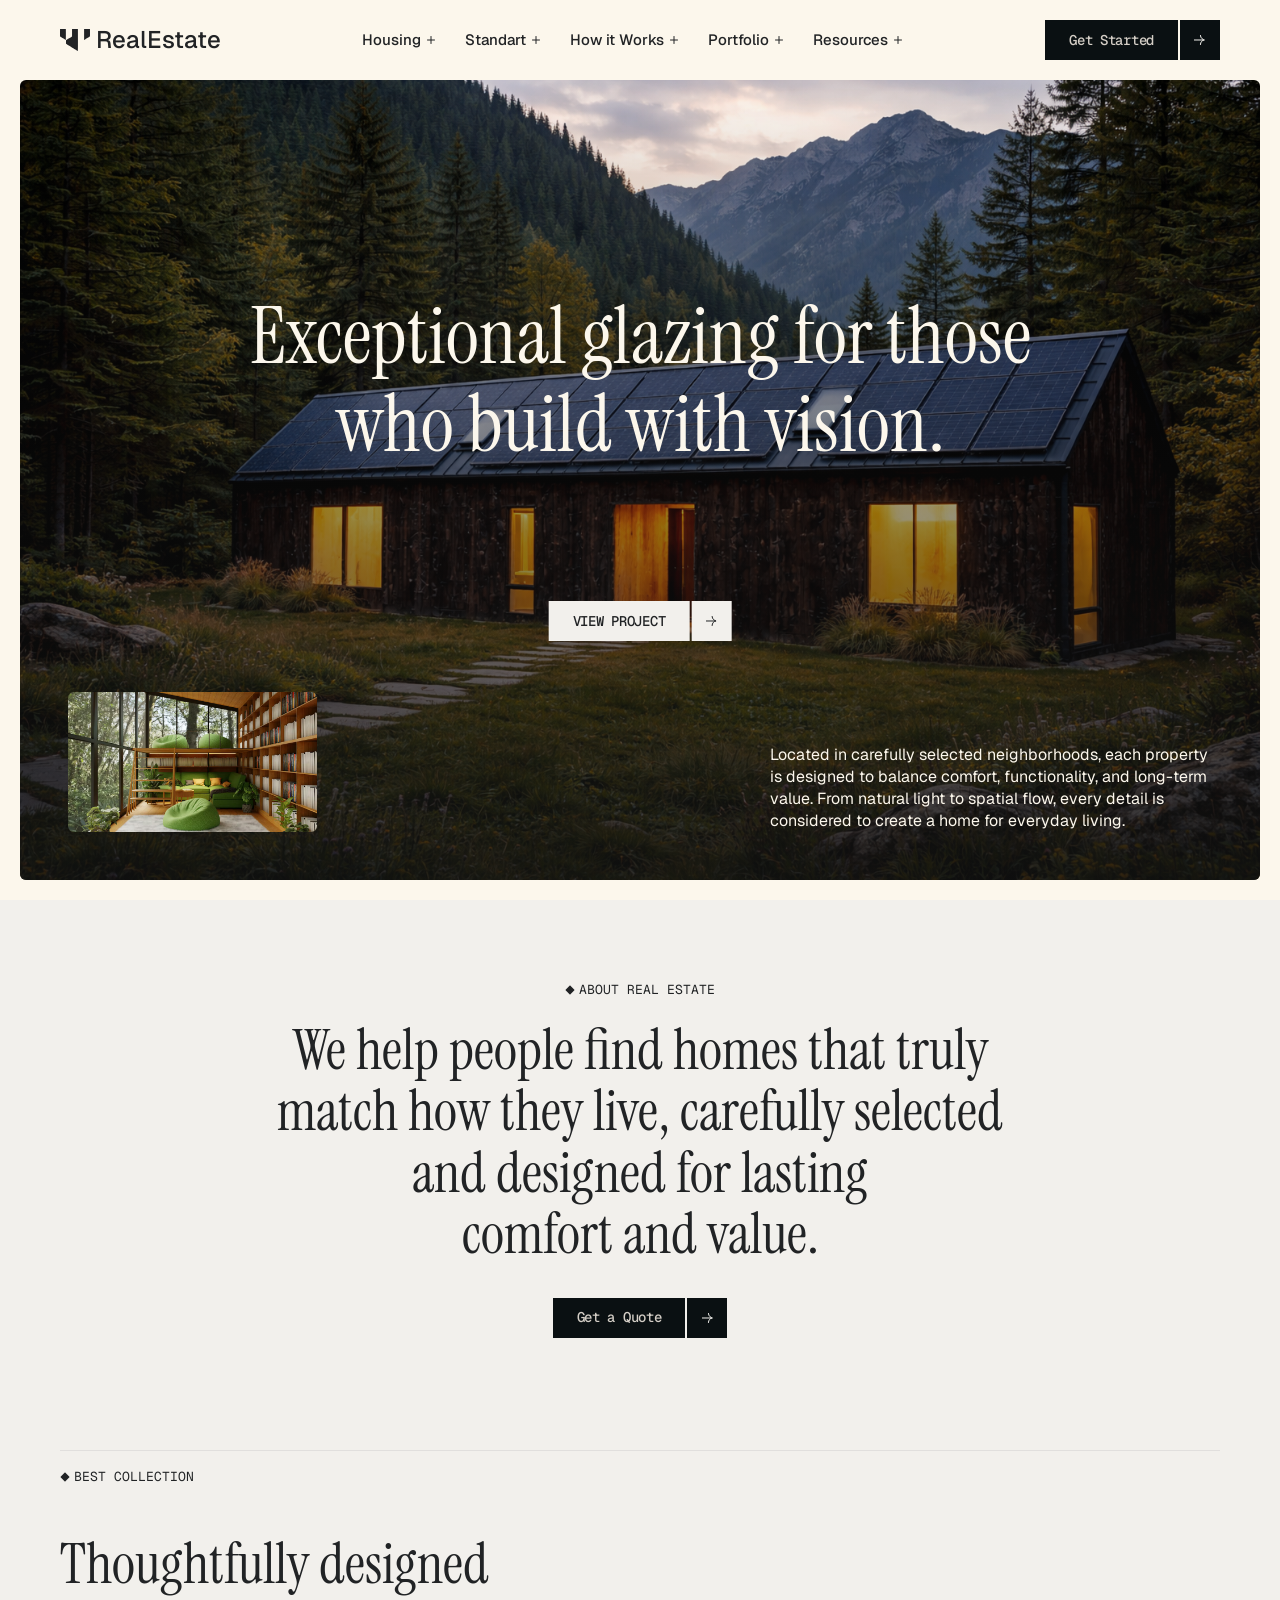
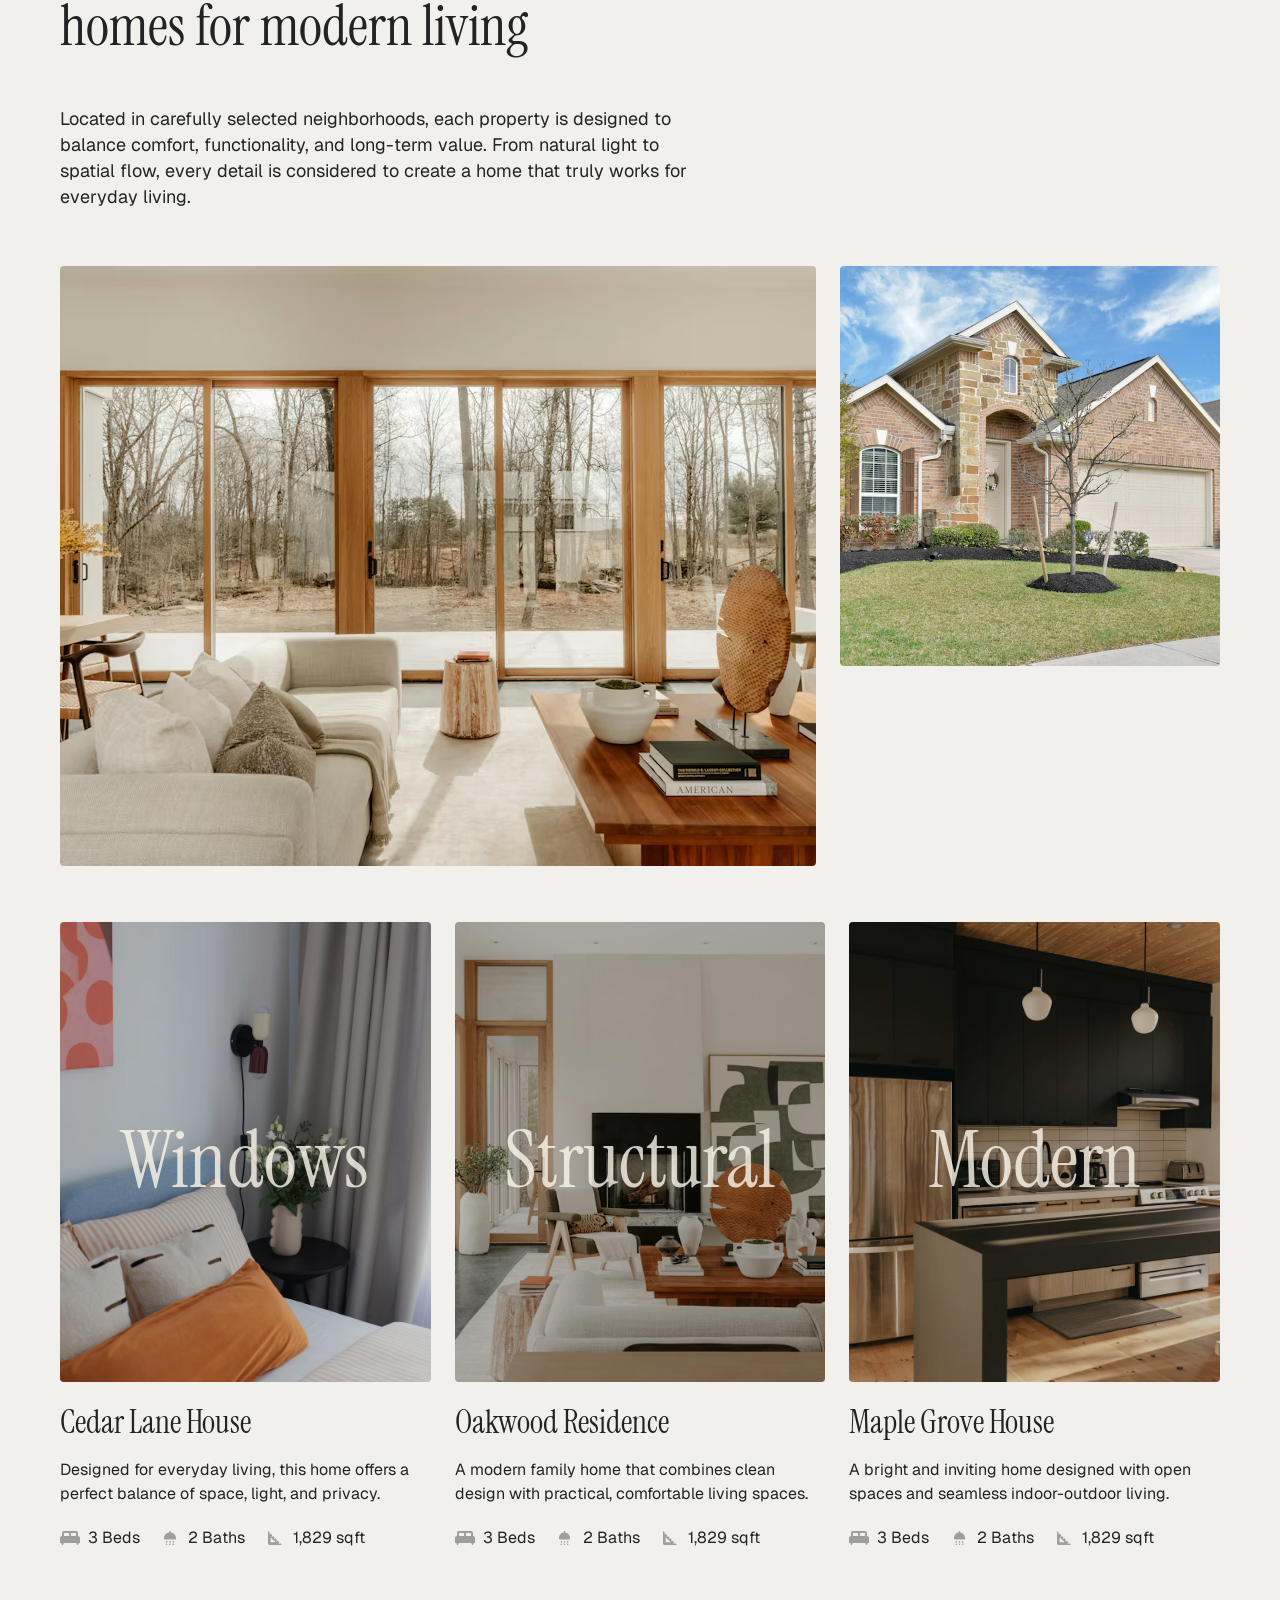
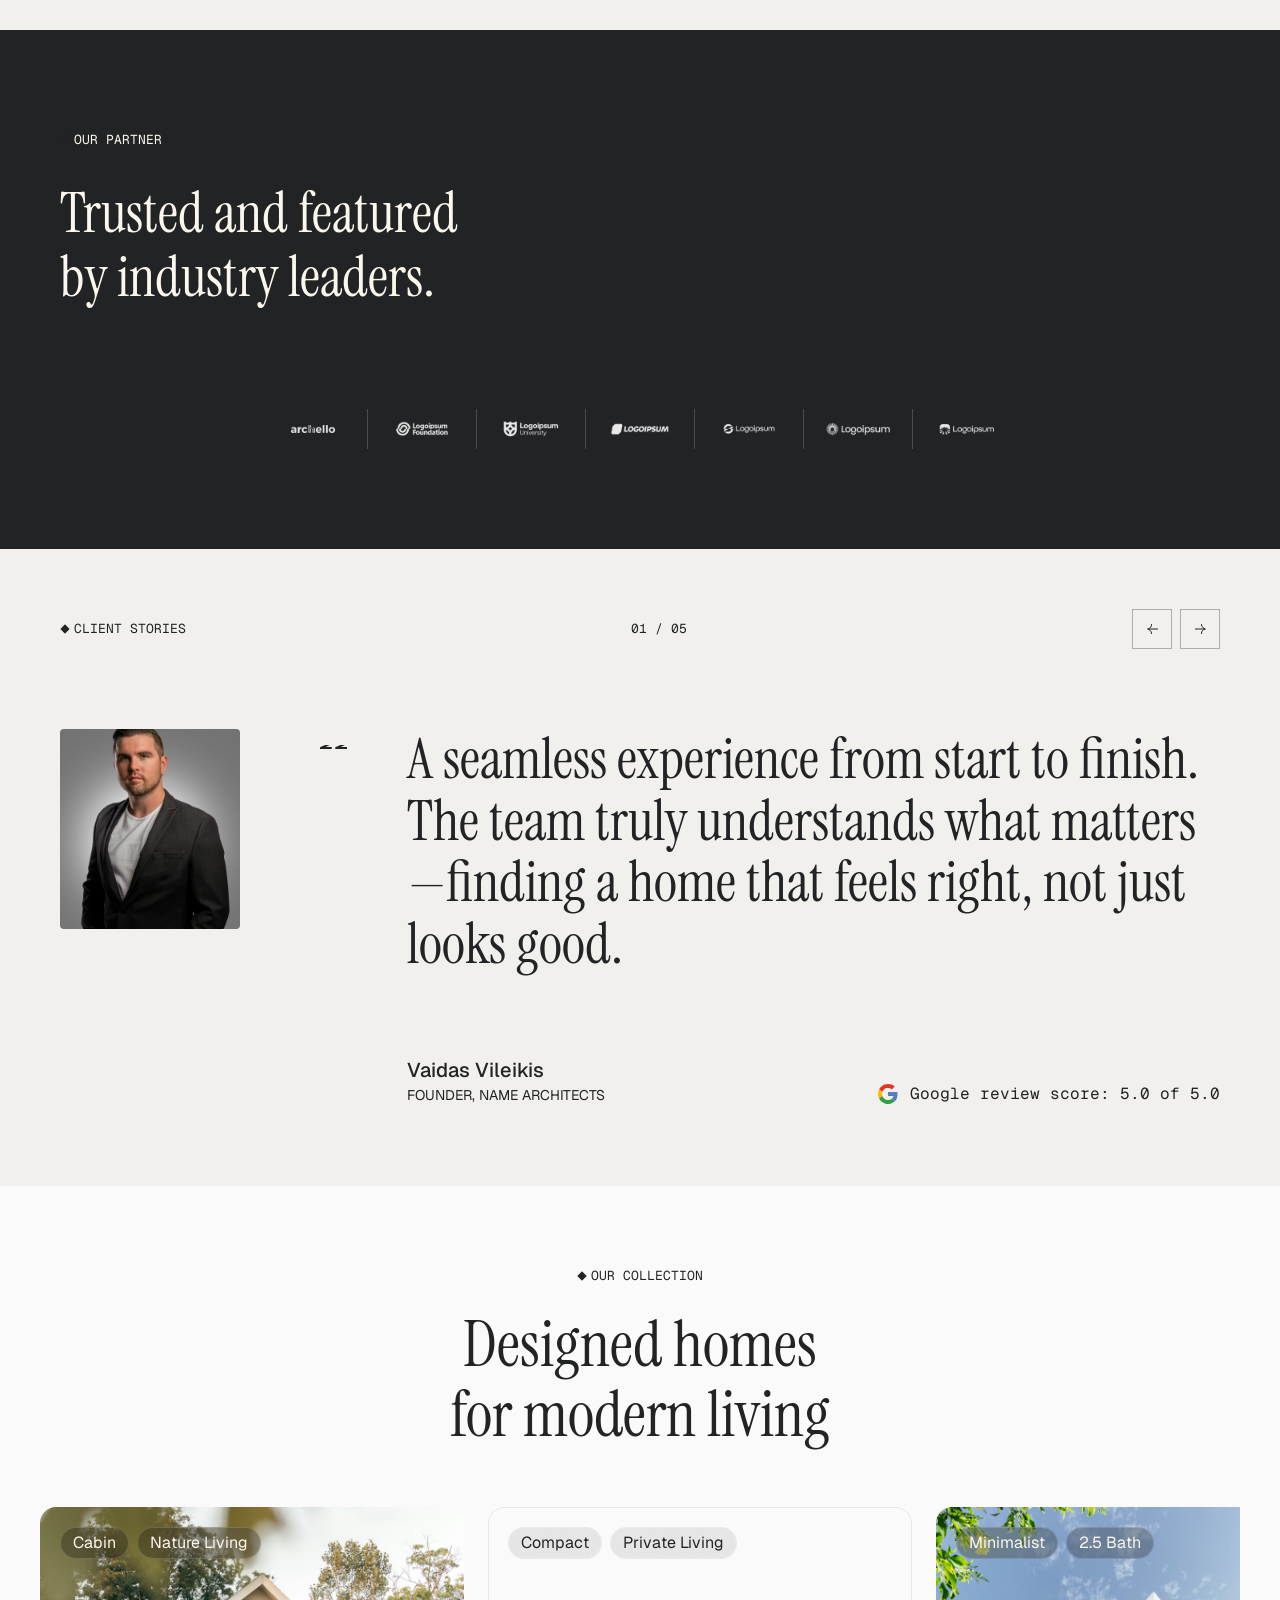
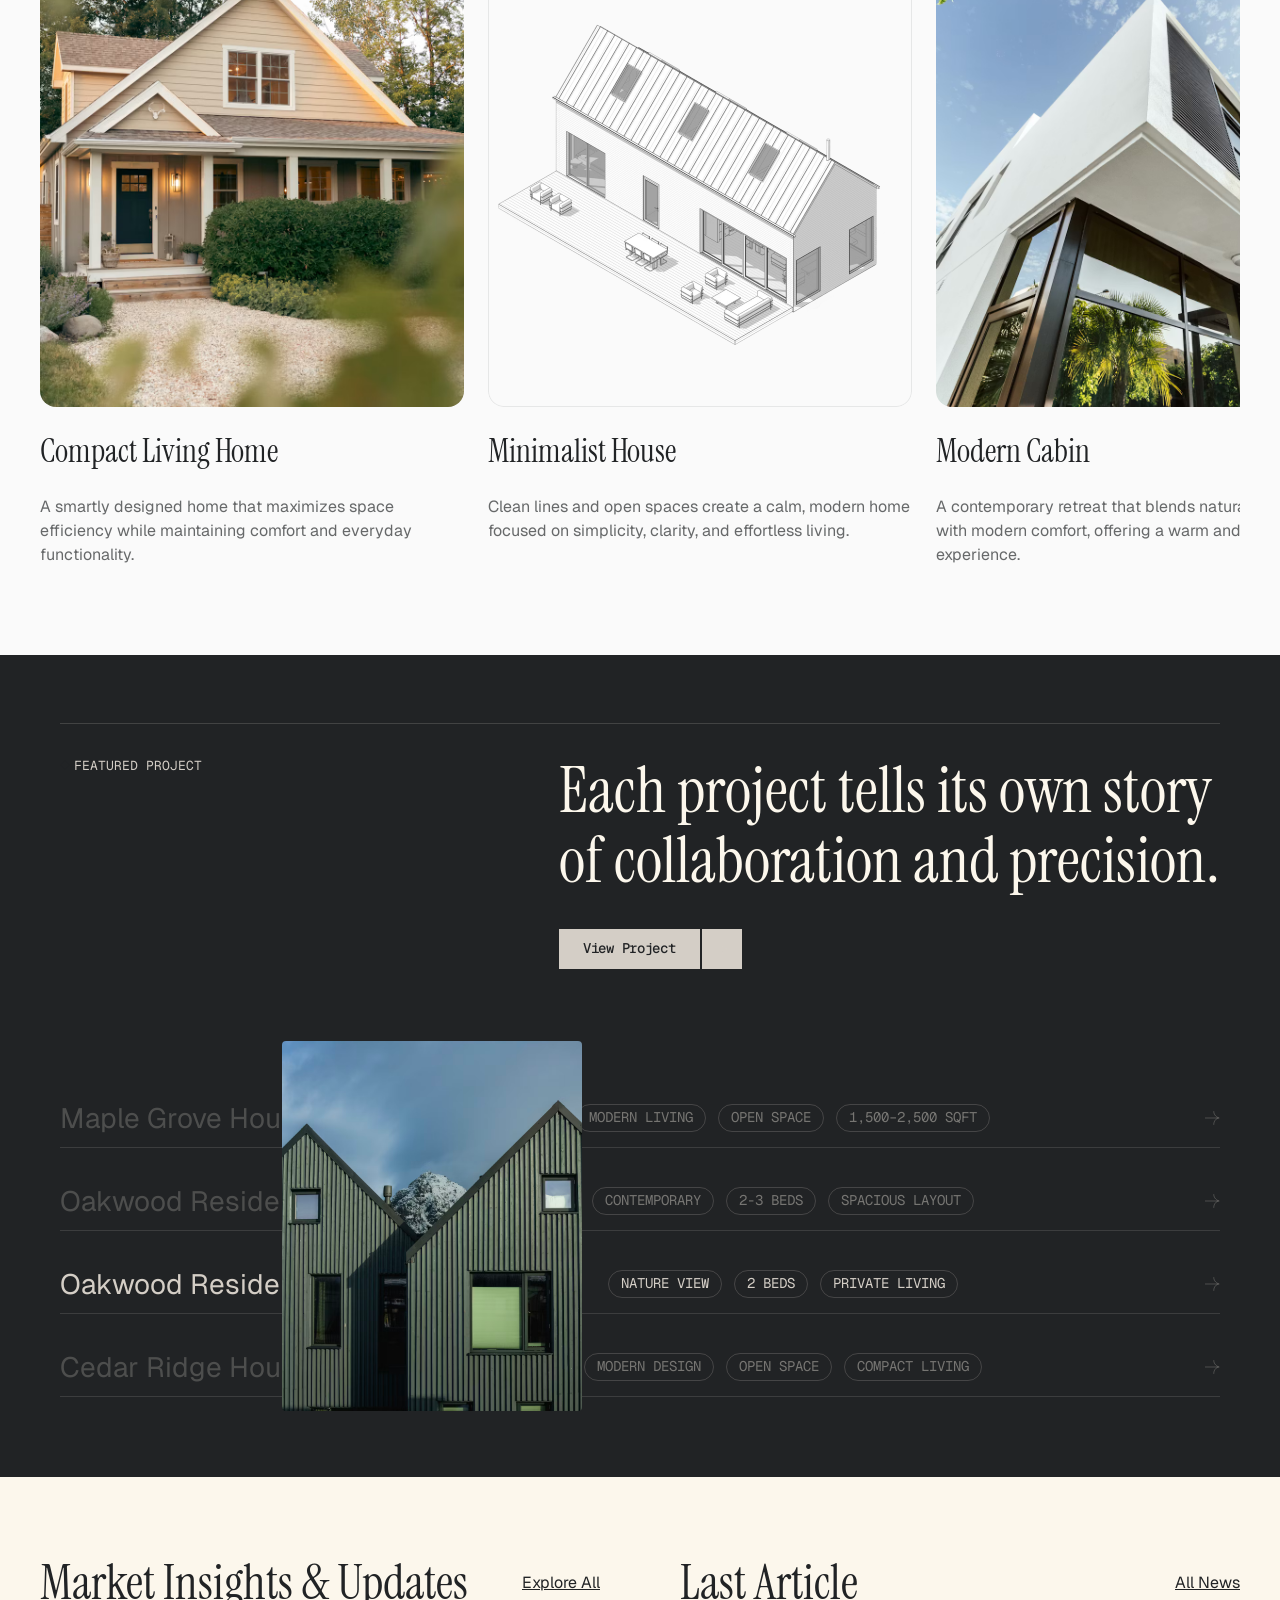
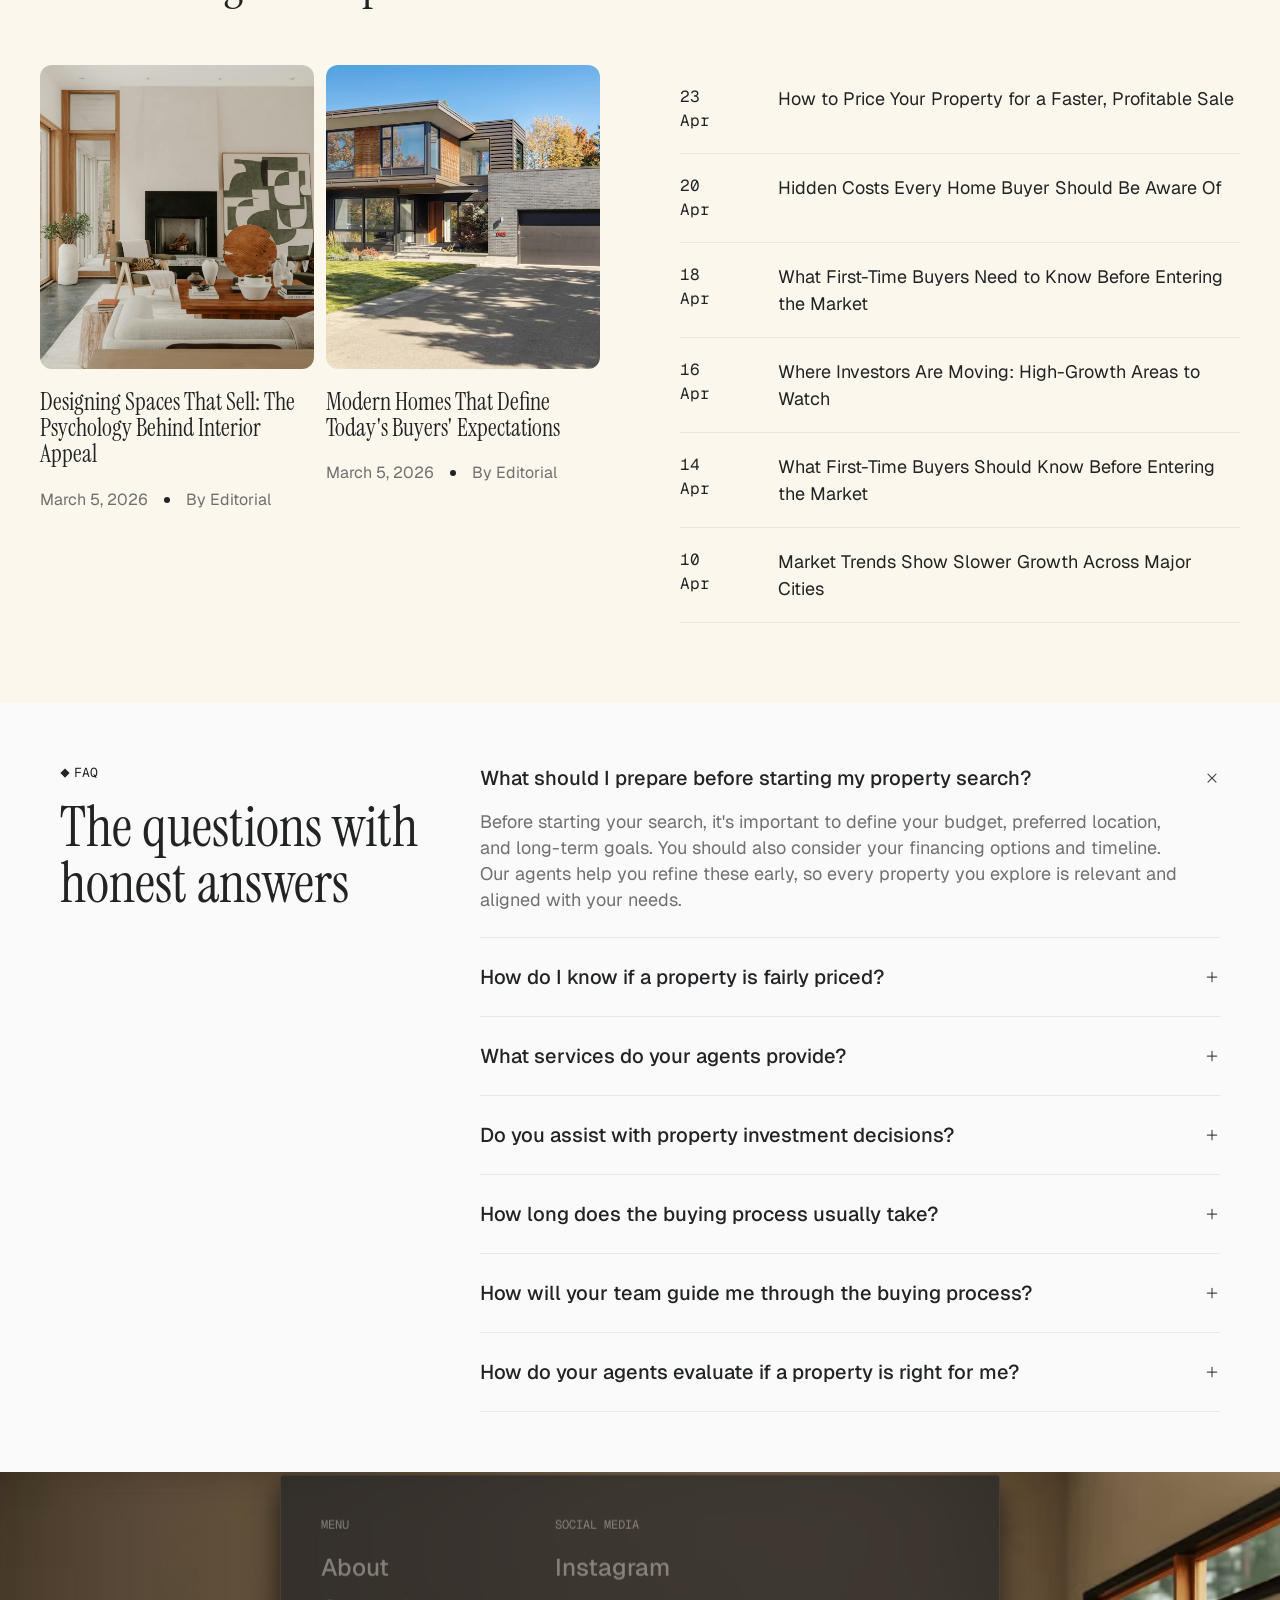
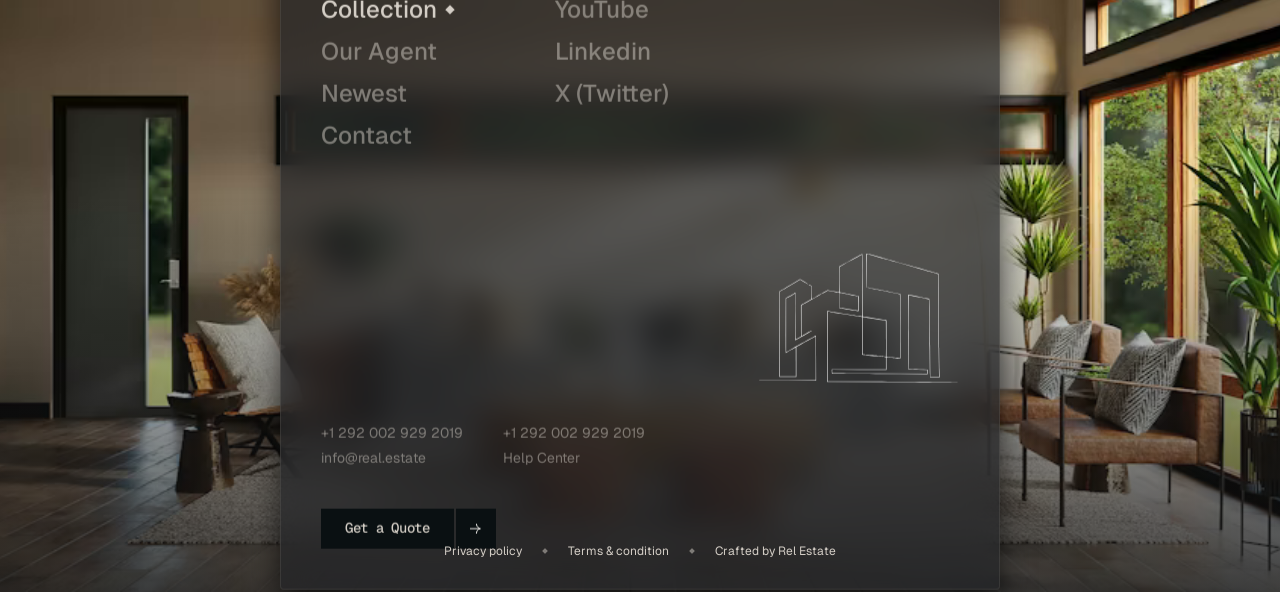
==== index.html @ 94ba4670 "Initial commit: Grov real estate template Static HTML/CSS/JS site with homepage, about, blog, listin" ====
<!DOCTYPE html>
<html lang="en">
<head>
<meta charset="UTF-8" />
<meta name="viewport" content="width=device-width, initial-scale=1.0" />
<title>RealEstate — Modern Homes, Thoughtfully Designed</title>
<meta name="description" content="Located in carefully selected neighborhoods, each property is designed to balance comfort, functionality, and long-term value." />
<link rel="preconnect" href="https://fonts.googleapis.com" />
<link rel="preconnect" href="https://fonts.gstatic.com" crossorigin />
<link href="https://fonts.googleapis.com/css2?family=Instrument+Serif:ital@0;1&family=Geist:wght@400;500&family=Geist+Mono:wght@400;500&display=swap" rel="stylesheet" />
<link rel="stylesheet" href="css/variables.css" />
<link rel="stylesheet" href="css/style.css" />
<link rel="stylesheet" href="css/responsive.css" />
</head>
<body>

<header class="site-header" data-nav-open="false">
  <nav class="nav container" aria-label="Primary">
    <a href="#" class="nav__logo" aria-label="RealEstate home">
      <img src="assets/icons/logo-mark.svg" alt="" class="nav__logo-mark" />
      <span class="nav__logo-text">RealEstate</span>
    </a>

    <div class="nav__drawer" id="primary-menu">
      <ul class="nav__menu">
        <li><a href="#" class="nav__item">Housing <img src="assets/icons/icon-chevron-down.svg" alt="" class="nav__item-icon" /></a></li>
        <li><a href="#" class="nav__item">Standart <img src="assets/icons/icon-chevron-down.svg" alt="" class="nav__item-icon" /></a></li>
        <li><a href="#" class="nav__item">How it Works <img src="assets/icons/icon-chevron-down.svg" alt="" class="nav__item-icon" /></a></li>
        <li><a href="#" class="nav__item">Portfolio <img src="assets/icons/icon-chevron-down.svg" alt="" class="nav__item-icon" /></a></li>
        <li><a href="#" class="nav__item">Resources <img src="assets/icons/icon-chevron-down.svg" alt="" class="nav__item-icon" /></a></li>
      </ul>

      <div class="nav__actions">
        <a href="#" class="btn btn--dark">
          <span class="btn__label">Get Started</span>
          <span class="btn__icon"><img src="assets/icons/icon-arrow-right.svg" alt="" /></span>
        </a>
      </div>
    </div>

    <button type="button" class="nav__toggle" aria-expanded="false" aria-controls="primary-menu" aria-label="Toggle navigation menu">
      <span class="nav__toggle-bar"></span>
      <span class="nav__toggle-bar"></span>
      <span class="nav__toggle-bar"></span>
    </button>
  </nav>
</header>

<main>

  <!-- Hero -->
  <section class="hero">
    <div class="hero__frame">
      <img src="assets/images/hero-bg.png" alt="Modern cabin house with solar-panel roof, framed by pine forest and mountains" class="hero__bg" />
      <div class="hero__overlay"></div>

      <h1 class="hero__title">Exceptional glazing for those<br />who build with vision.</h1>

      <div class="hero__cta">
        <a href="#" class="btn btn--light">
          <span class="btn__label">VIEW PROJECT</span>
          <span class="btn__icon"><img src="assets/icons/icon-arrow-right-light.svg" alt="" /></span>
        </a>
      </div>

      <div class="hero__thumb">
        <img src="assets/images/hero-thumb.png" alt="Interior reading nook with built-in wooden shelving" />
      </div>

      <p class="hero__caption">Located in carefully selected neighborhoods, each property is designed to balance comfort, functionality, and long-term value. From natural light to spatial flow, every detail is considered to create a home for everyday living.</p>
    </div>
  </section>

  <!-- About -->
  <section class="about" data-reveal>
    <div class="about__inner">
      <div class="about__label">
        <span class="eyebrow">
          <img src="assets/icons/icon-bullet.svg" alt="" class="eyebrow__icon" />
          ABOUT REAL ESTATE
        </span>
        <h2 class="about__heading">We help people find homes that truly match how they live, carefully selected and designed for lasting<br />comfort and value.</h2>
      </div>
      <a href="#" class="btn btn--dark">
        <span class="btn__label">Get a Quote</span>
        <span class="btn__icon"><img src="assets/icons/icon-arrow-right.svg" alt="" /></span>
      </a>
    </div>
  </section>

  <!-- Best Collection -->
  <section class="best-collection">
    <div class="best-collection__title">
      <span class="eyebrow">
        <img src="assets/icons/icon-bullet.svg" alt="" class="eyebrow__icon" />
        BEST COLLECTION
      </span>
      <div class="best-collection__heading-row">
        <h2 class="best-collection__heading">Thoughtfully designed<br />homes for modern living</h2>
        <p class="best-collection__body">Located in carefully selected neighborhoods, each property is designed to balance comfort, functionality, and long-term value. From natural light to spatial flow, every detail is considered to create a home that truly works for everyday living.</p>
      </div>
    </div>

    <div class="best-collection__row" data-reveal>
      <div class="best-collection__row-item--wide">
        <img src="assets/images/listing-row-large.png" alt="Living room with wall-to-wall windows overlooking a wooded lot" />
      </div>
      <div class="best-collection__row-item--narrow">
        <img src="assets/images/listing-row-small.png" alt="Brick two-story house exterior with landscaped front lawn" />
      </div>
    </div>

    <div class="property-grid">
      <article class="property-card" data-reveal>
        <div class="property-card__photo">
          <img src="assets/images/listing-overlay-cedar.png" alt="Bedroom with orange bedding and abstract wall art" />
          <span class="property-card__tag">Windows</span>
        </div>
        <div class="property-card__content">
          <h3 class="property-card__title">Cedar Lane House</h3>
          <p class="property-card__desc">Designed for everyday living, this home offers a perfect balance of space, light, and privacy.</p>
          <ul class="spec-list">
            <li class="spec-list__item"><img src="assets/icons/icon-bed-glyph.svg" alt="" class="spec-list__icon" /> 3 Beds</li>
            <li class="spec-list__item"><img src="assets/icons/icon-bath-glyph.svg" alt="" class="spec-list__icon" /> 2 Baths</li>
            <li class="spec-list__item"><img src="assets/icons/icon-sqft-glyph.svg" alt="" class="spec-list__icon" /> 1,829 sqft</li>
          </ul>
        </div>
      </article>

      <article class="property-card" data-reveal>
        <div class="property-card__photo">
          <img src="assets/images/listing-overlay-oakwood.png" alt="Living room with fireplace and modern art pieces" />
          <span class="property-card__tag">Structural</span>
        </div>
        <div class="property-card__content">
          <h3 class="property-card__title">Oakwood Residence</h3>
          <p class="property-card__desc">A modern family home that combines clean design with practical, comfortable living spaces.</p>
          <ul class="spec-list">
            <li class="spec-list__item"><img src="assets/icons/icon-bed-glyph.svg" alt="" class="spec-list__icon" /> 3 Beds</li>
            <li class="spec-list__item"><img src="assets/icons/icon-bath-glyph.svg" alt="" class="spec-list__icon" /> 2 Baths</li>
            <li class="spec-list__item"><img src="assets/icons/icon-sqft-glyph.svg" alt="" class="spec-list__icon" /> 1,829 sqft</li>
          </ul>
        </div>
      </article>

      <article class="property-card" data-reveal>
        <div class="property-card__photo">
          <img src="assets/images/listing-overlay-maple.png" alt="Dark modern kitchen with pendant lighting and center island" />
          <span class="property-card__tag">Modern</span>
        </div>
        <div class="property-card__content">
          <h3 class="property-card__title">Maple Grove House</h3>
          <p class="property-card__desc">A bright and inviting home designed with open spaces and seamless indoor-outdoor living.</p>
          <ul class="spec-list">
            <li class="spec-list__item"><img src="assets/icons/icon-bed-glyph.svg" alt="" class="spec-list__icon" /> 3 Beds</li>
            <li class="spec-list__item"><img src="assets/icons/icon-bath-glyph.svg" alt="" class="spec-list__icon" /> 2 Baths</li>
            <li class="spec-list__item"><img src="assets/icons/icon-sqft-glyph.svg" alt="" class="spec-list__icon" /> 1,829 sqft</li>
          </ul>
        </div>
      </article>
    </div>
  </section>

  <!-- Partners -->
  <section class="partners" data-reveal>
    <div class="partners__title">
      <span class="eyebrow">
        <img src="assets/icons/icon-bullet.svg" alt="" class="eyebrow__icon" />
        OUR PARTNER
      </span>
      <h2 class="partners__heading">Trusted and featured<br />by industry leaders.</h2>
    </div>
    <ul class="partners__list">
      <li><img src="assets/images/partner-logo-1.png" alt="Logoipsum Foundation" class="partners__logo" /></li>
      <li class="partners__divider" aria-hidden="true"></li>
      <li><img src="assets/images/partner-logo-2.png" alt="Logoipsum University" class="partners__logo" /></li>
      <li class="partners__divider" aria-hidden="true"></li>
      <li><img src="assets/images/partner-logo-3.png" alt="Logoipsum" class="partners__logo" /></li>
      <li class="partners__divider" aria-hidden="true"></li>
      <li><img src="assets/images/partner-logo-4.png" alt="Logoipsum" class="partners__logo" /></li>
      <li class="partners__divider" aria-hidden="true"></li>
      <li><img src="assets/images/partner-logo-5.png" alt="Logoipsum" class="partners__logo" /></li>
      <li class="partners__divider" aria-hidden="true"></li>
      <li><img src="assets/images/partner-logo-6.png" alt="Logoipsum" class="partners__logo" /></li>
      <li class="partners__divider" aria-hidden="true"></li>
      <li><img src="assets/images/partner-logo-7.png" alt="Logoipsum" class="partners__logo" /></li>
    </ul>
  </section>

  <!-- Testimonials -->
  <section class="testimonials" aria-label="Client testimonials" data-reveal>
    <div class="testimonials__top">
      <span class="eyebrow">
        <img src="assets/icons/icon-bullet.svg" alt="" class="eyebrow__icon" />
        CLIENT STORIES
      </span>
      <span class="testimonials__counter">01 / 05</span>
      <div class="testimonials__controls">
        <button type="button" class="btn--outline" aria-label="Previous testimonial">
          <img src="assets/icons/icon-arrow-prev-next.svg" alt="" />
        </button>
        <button type="button" class="btn--outline" aria-label="Next testimonial">
          <img src="assets/icons/icon-arrow-prev-next.svg" alt="" />
        </button>
      </div>
    </div>

    <div class="testimonials__body">
      <div class="testimonials__photo">
        <img src="assets/images/testimonial-photo.png" alt="Portrait of Vaidas Vileikis" />
      </div>
      <div class="testimonials__content">
        <img src="assets/icons/icon-quote.svg" alt="" class="testimonials__quote-icon" />
        <div class="testimonials__text-wrap">
          <blockquote class="testimonials__quote">A seamless experience from start to finish. The team truly understands what matters—finding a home that feels right, not just looks good.</blockquote>
          <div class="testimonials__meta">
            <div>
              <p class="testimonials__author-name">Vaidas Vileikis</p>
              <p class="testimonials__author-role">FOUNDER, NAME ARCHITECTS</p>
            </div>
            <div class="testimonials__rating">
              <img src="assets/icons/icon-google.svg" alt="Google" />
              Google review score: 5.0 of 5.0
            </div>
          </div>
        </div>
      </div>
    </div>
  </section>

  <!-- Our Collection -->
  <section class="collection" data-reveal>
    <div class="collection__label">
      <span class="eyebrow">
        <img src="assets/icons/icon-bullet.svg" alt="" class="eyebrow__icon" />
        OUR COLLECTION
      </span>
      <h2 class="collection__heading">Designed homes<br />for modern living</h2>
    </div>

    <div class="collection__cards">
      <article class="collection-card">
        <div class="collection-card__photo">
          <img src="assets/images/collection-1.png" alt="Tan cabin-style house with landscaped garden path" />
          <div class="collection-card__tags">
            <span class="pill pill--dark">Cabin</span>
            <span class="pill pill--dark">Nature Living</span>
          </div>
        </div>
        <h3 class="collection-card__title">Compact Living Home</h3>
        <p class="collection-card__desc">A smartly designed home that maximizes space efficiency while maintaining comfort and everyday functionality.</p>
      </article>

      <article class="collection-card">
        <div class="collection-card__photo">
          <img src="assets/images/collection-2.png" alt="Architectural line illustration of a minimalist house" />
          <div class="collection-card__tags">
            <span class="pill pill--light">Compact</span>
            <span class="pill pill--light">Private Living</span>
          </div>
        </div>
        <h3 class="collection-card__title">Minimalist House</h3>
        <p class="collection-card__desc">Clean lines and open spaces create a calm, modern home focused on simplicity, clarity, and effortless living.</p>
      </article>

      <article class="collection-card">
        <div class="collection-card__photo">
          <img src="assets/images/collection-3.png" alt="White modern cabin with palm trees and floor-to-ceiling windows" />
          <div class="collection-card__tags">
            <span class="pill pill--dark">Minimalist</span>
            <span class="pill pill--dark">2.5 Bath</span>
          </div>
        </div>
        <h3 class="collection-card__title">Modern Cabin</h3>
        <p class="collection-card__desc">A contemporary retreat that blends natural surroundings with modern comfort, offering a warm and relaxing living experience.</p>
      </article>

      <article class="collection-card">
        <div class="collection-card__photo">
          <img src="assets/images/collection-4.png" alt="Secluded modern retreat surrounded by nature" />
          <div class="collection-card__tags">
            <span class="pill pill--dark">Retreat</span>
            <span class="pill pill--dark">Private Living</span>
          </div>
        </div>
        <h3 class="collection-card__title">Modern Cabin</h3>
        <p class="collection-card__desc">Designed as a peaceful escape, this home balances privacy, comfort, and modern aesthetics in every detail.</p>
      </article>
    </div>
  </section>

  <!-- Featured Project -->
  <section class="featured" data-reveal>
    <div class="featured__top">
      <div class="featured__heading-block">
        <span class="eyebrow">
          <img src="assets/icons/icon-bullet.svg" alt="" class="eyebrow__icon" />
          FEATURED PROJECT
        </span>
        <div class="featured__heading-group">
          <h2 class="featured__heading">Each project tells its own story<br />of collaboration and precision.</h2>
          <a href="#" class="btn btn--taupe">
            <span class="btn__label">View Project</span>
            <span class="btn__icon"><img src="assets/icons/icon-arrow-row.svg" alt="" /></span>
          </a>
        </div>
      </div>
    </div>

    <div class="featured__listing">
      <div class="featured__item">
        <p class="featured__item-title">Maple Grove House</p>
        <div class="featured__item-tags">
          <span class="tag-pill">Modern Living</span>
          <span class="tag-pill">open space</span>
          <span class="tag-pill">1,500–2,500 Sqft</span>
        </div>
        <img src="assets/icons/icon-arrow-row.svg" alt="" class="featured__item-arrow" />
      </div>
      <div class="featured__item">
        <p class="featured__item-title">Oakwood Residence</p>
        <div class="featured__item-tags">
          <span class="tag-pill">Contemporary</span>
          <span class="tag-pill">2-3 beds</span>
          <span class="tag-pill">Spacious Layout</span>
        </div>
        <img src="assets/icons/icon-arrow-row.svg" alt="" class="featured__item-arrow" />
      </div>
      <div class="featured__item featured__item--active">
        <p class="featured__item-title">Oakwood Residence</p>
        <div class="featured__item-tags">
          <span class="tag-pill">Nature View</span>
          <span class="tag-pill">2 Beds</span>
          <span class="tag-pill">Private living</span>
        </div>
        <img src="assets/icons/icon-arrow-row.svg" alt="" class="featured__item-arrow" />
        <img src="assets/images/featured-floating.png" alt="Two-story modern gabled house at dusk" class="featured__floating-img" />
      </div>
      <div class="featured__item">
        <p class="featured__item-title">Cedar Ridge House</p>
        <div class="featured__item-tags">
          <span class="tag-pill">Modern Design</span>
          <span class="tag-pill">Open Space</span>
          <span class="tag-pill">Compact Living</span>
        </div>
        <img src="assets/icons/icon-arrow-row.svg" alt="" class="featured__item-arrow" />
      </div>
    </div>
  </section>

  <!-- Market Insights -->
  <section class="insights" aria-label="Market insights and articles" data-reveal>
    <div class="insights__col">
      <div class="insights__col-header">
        <h2 class="insights__col-title">Market Insights &amp; Updates</h2>
        <a href="#" class="insights__link">Explore All</a>
      </div>
      <div class="insights__cards">
        <article class="insight-card">
          <div class="insight-card__photo">
            <img src="assets/images/insight-1.png" alt="Living room styled with abstract art and warm wood furniture" />
          </div>
          <h3 class="insight-card__title">Designing Spaces That Sell: The Psychology Behind Interior Appeal</h3>
          <div class="insight-card__meta">
            <span>March 5, 2026</span>
            <span class="insight-card__dot" aria-hidden="true"></span>
            <span>By Editorial</span>
          </div>
        </article>
        <article class="insight-card">
          <div class="insight-card__photo">
            <img src="assets/images/insight-2.png" alt="Modern house exterior with large windows and driveway" />
          </div>
          <h3 class="insight-card__title">Modern Homes That Define Today's Buyers' Expectations</h3>
          <div class="insight-card__meta">
            <span>March 5, 2026</span>
            <span class="insight-card__dot" aria-hidden="true"></span>
            <span>By Editorial</span>
          </div>
        </article>
      </div>
    </div>

    <div class="insights__col">
      <div class="insights__col-header">
        <h2 class="insights__col-title">Last Article</h2>
        <a href="#" class="insights__link">All News</a>
      </div>
      <div class="article-list">
        <div class="article-list__item">
          <span class="article-list__date">23 Apr</span>
          <p class="article-list__title">How to Price Your Property for a Faster, Profitable Sale</p>
        </div>
        <div class="article-list__item">
          <span class="article-list__date">20 Apr</span>
          <p class="article-list__title">Hidden Costs Every Home Buyer Should Be Aware Of</p>
        </div>
        <div class="article-list__item">
          <span class="article-list__date">18 Apr</span>
          <p class="article-list__title">What First-Time Buyers Need to Know Before Entering the Market</p>
        </div>
        <div class="article-list__item">
          <span class="article-list__date">16 Apr</span>
          <p class="article-list__title">Where Investors Are Moving: High-Growth Areas to Watch</p>
        </div>
        <div class="article-list__item">
          <span class="article-list__date">14 Apr</span>
          <p class="article-list__title">What First-Time Buyers Should Know Before Entering the Market</p>
        </div>
        <div class="article-list__item">
          <span class="article-list__date">10 Apr</span>
          <p class="article-list__title">Market Trends Show Slower Growth Across Major Cities</p>
        </div>
      </div>
    </div>
  </section>

  <!-- FAQ -->
  <section class="faq" aria-label="Frequently asked questions" data-reveal>
    <div class="faq__title">
      <span class="eyebrow">
        <img src="assets/icons/icon-bullet.svg" alt="" class="eyebrow__icon" />
        FAQ
      </span>
      <h2 class="faq__heading">The questions with<br />honest answers</h2>
    </div>

    <div class="faq__list">
      <div class="faq-item" data-open="true">
        <button type="button" class="faq-item__question" aria-expanded="true">
          What should I prepare before starting my property search?
          <img src="assets/icons/icon-faq-plus.svg" alt="" class="faq-item__icon faq-item__icon--plus" />
          <img src="assets/icons/icon-faq-close.svg" alt="" class="faq-item__icon faq-item__icon--minus" />
        </button>
        <div class="faq-item__answer">
          <div class="faq-item__answer-inner">
            <p>Before starting your search, it's important to define your budget, preferred location, and long-term goals. You should also consider your financing options and timeline. Our agents help you refine these early, so every property you explore is relevant and aligned with your needs.</p>
          </div>
        </div>
      </div>

      <div class="faq-item" data-open="false">
        <button type="button" class="faq-item__question" aria-expanded="false">
          How do I know if a property is fairly priced?
          <img src="assets/icons/icon-faq-plus.svg" alt="" class="faq-item__icon faq-item__icon--plus" />
          <img src="assets/icons/icon-faq-close.svg" alt="" class="faq-item__icon faq-item__icon--minus" />
        </button>
        <div class="faq-item__answer">
          <div class="faq-item__answer-inner">
            <p>Our agents run a comparative market analysis against recent local sales, so you can see exactly how a listing stacks up before making an offer.</p>
          </div>
        </div>
      </div>

      <div class="faq-item" data-open="false">
        <button type="button" class="faq-item__question" aria-expanded="false">
          What services do your agents provide?
          <img src="assets/icons/icon-faq-plus.svg" alt="" class="faq-item__icon faq-item__icon--plus" />
          <img src="assets/icons/icon-faq-close.svg" alt="" class="faq-item__icon faq-item__icon--minus" />
        </button>
        <div class="faq-item__answer">
          <div class="faq-item__answer-inner">
            <p>From search and viewings to negotiation, financing referrals, and closing paperwork, our agents guide you through every step of the process.</p>
          </div>
        </div>
      </div>

      <div class="faq-item" data-open="false">
        <button type="button" class="faq-item__question" aria-expanded="false">
          Do you assist with property investment decisions?
          <img src="assets/icons/icon-faq-plus.svg" alt="" class="faq-item__icon faq-item__icon--plus" />
          <img src="assets/icons/icon-faq-close.svg" alt="" class="faq-item__icon faq-item__icon--minus" />
        </button>
        <div class="faq-item__answer">
          <div class="faq-item__answer-inner">
            <p>Yes — we help evaluate rental yield, growth potential, and risk so you can make confident, data-informed investment decisions.</p>
          </div>
        </div>
      </div>

      <div class="faq-item" data-open="false">
        <button type="button" class="faq-item__question" aria-expanded="false">
          How long does the buying process usually take?
          <img src="assets/icons/icon-faq-plus.svg" alt="" class="faq-item__icon faq-item__icon--plus" />
          <img src="assets/icons/icon-faq-close.svg" alt="" class="faq-item__icon faq-item__icon--minus" />
        </button>
        <div class="faq-item__answer">
          <div class="faq-item__answer-inner">
            <p>Most purchases close within 30 to 60 days of an accepted offer, though timelines vary depending on financing and inspection contingencies.</p>
          </div>
        </div>
      </div>

      <div class="faq-item" data-open="false">
        <button type="button" class="faq-item__question" aria-expanded="false">
          How will your team guide me through the buying process?
          <img src="assets/icons/icon-faq-plus.svg" alt="" class="faq-item__icon faq-item__icon--plus" />
          <img src="assets/icons/icon-faq-close.svg" alt="" class="faq-item__icon faq-item__icon--minus" />
        </button>
        <div class="faq-item__answer">
          <div class="faq-item__answer-inner">
            <p>You'll have a dedicated agent as your single point of contact, coordinating viewings, paperwork, and communication with sellers on your behalf.</p>
          </div>
        </div>
      </div>

      <div class="faq-item" data-open="false">
        <button type="button" class="faq-item__question" aria-expanded="false">
          How do your agents evaluate if a property is right for me?
          <img src="assets/icons/icon-faq-plus.svg" alt="" class="faq-item__icon faq-item__icon--plus" />
          <img src="assets/icons/icon-faq-close.svg" alt="" class="faq-item__icon faq-item__icon--minus" />
        </button>
        <div class="faq-item__answer">
          <div class="faq-item__answer-inner">
            <p>We match listings against your budget, lifestyle needs, and long-term goals, so every property we show is genuinely worth your time.</p>
          </div>
        </div>
      </div>
    </div>
  </section>

</main>

<footer class="site-footer">
  <img src="assets/images/footer-bg.png" alt="Living room interior with large windows opening to a green garden" class="site-footer__bg" />
  <div class="site-footer__overlay"></div>

  <div class="footer-card">
    <div class="footer-card__top">
      <div>
        <p class="footer-card__col-label">MENU</p>
        <nav class="footer-card__menu" aria-label="Footer">
          <a href="#" class="footer-card__link">About</a>
          <a href="#" class="footer-card__link footer-card__link--active">Collection <img src="assets/icons/icon-dropdown-active.svg" alt="" /></a>
          <a href="#" class="footer-card__link">Our Agent</a>
          <a href="#" class="footer-card__link">Newest</a>
          <a href="#" class="footer-card__link">Contact</a>
        </nav>
      </div>
      <div>
        <p class="footer-card__col-label">SOCIAL MEDIA</p>
        <nav class="footer-card__menu" aria-label="Social media">
          <a href="#" class="footer-card__link">Instagram</a>
          <a href="#" class="footer-card__link">YouTube</a>
          <a href="#" class="footer-card__link">Linkedin</a>
          <a href="#" class="footer-card__link">X (Twitter)</a>
        </nav>
      </div>
      <div class="footer-card__illustration">
        <img src="assets/icons/illustration-building.svg" alt="" />
      </div>
    </div>

    <div class="footer-card__contact">
      <div class="footer-card__contact-group">
        <span>+1 292 002 929 2019</span>
        <span>info@real.estate</span>
      </div>
      <div class="footer-card__contact-group">
        <span>+1 292 002 929 2019</span>
        <span>Help Center</span>
      </div>
    </div>

    <a href="#" class="btn btn--dark">
      <span class="btn__label">Get a Quote</span>
      <span class="btn__icon"><img src="assets/icons/icon-arrow-right.svg" alt="" /></span>
    </a>
  </div>

  <div class="site-footer__bottom">
    <span>Privacy policy</span>
    <img src="assets/icons/icon-dot-separator.svg" alt="" class="site-footer__bottom-dot" />
    <span>Terms &amp; condition</span>
    <img src="assets/icons/icon-dot-separator.svg" alt="" class="site-footer__bottom-dot" />
    <span>Crafted by Rel Estate</span>
  </div>
</footer>

<script src="js/vendor/gsap.min.js"></script>
<script src="js/main.js"></script>
</body>
</html>
---- css/variables.css ----
:root {
  /* ---- Color tokens ---- */
  --color-cream: #fcf7ec;
  --color-warm-gray: #f2f0ec;
  --color-off-white: #fafafa;
  --color-ink: #212325;
  --color-ink-08: rgba(33, 35, 37, 0.08);
  --color-ink-12: rgba(33, 35, 37, 0.12);
  --color-ink-25: rgba(33, 35, 37, 0.25);
  --color-ink-64: rgba(33, 35, 37, 0.64);
  --color-ink-68: rgba(33, 35, 37, 0.68);
  --color-ink-80: rgba(33, 35, 37, 0.8);
  --color-cream-08: rgba(252, 247, 236, 0.08);
  --color-cream-68: rgba(252, 247, 236, 0.68);
  --color-black-blue: #0a1012;
  --color-black-blue-30: rgba(10, 16, 18, 0.3);
  --color-taupe: #d4cec6;
  --color-taupe-10: rgba(212, 206, 198, 0.1);
  --color-taupe-20: rgba(212, 206, 198, 0.2);
  --color-taupe-25: rgba(212, 206, 198, 0.25);
  --color-taupe-48: rgba(212, 206, 198, 0.48);
  --color-taupe-50: rgba(212, 206, 198, 0.5);
  --color-overlay-from: rgba(18, 18, 18, 0);
  --color-overlay-to: rgba(18, 18, 18, 0.8);
  --color-white-16: rgba(255, 255, 255, 0.16);
  --color-black-08: rgba(0, 0, 0, 0.08);
  --color-black-20: rgba(0, 0, 0, 0.2);
  --color-black-25: rgba(0, 0, 0, 0.25);
  --color-warm-gray-68: rgba(242, 240, 236, 0.68);
  --color-warm-gray-15: rgba(242, 240, 236, 0.15);

  /* ---- Typography ---- */
  --font-serif: "Instrument Serif", Georgia, "Times New Roman", serif;
  --font-sans: "Geist", -apple-system, BlinkMacSystemFont, "Segoe UI", sans-serif;
  --font-mono: "Geist Mono", "SFMono-Regular", Consolas, "Liberation Mono", monospace;

  --fs-h1: 80px;
  --fs-h2: 64px;
  --fs-h3: 56px;
  --fs-h4: 48px;
  --fs-h5: 32px;
  --fs-h5-sm: 28px;
  --fs-h6: 24px;
  --fs-h6-sm: 22px;
  --fs-body-lg: 18px;
  --fs-body: 16px;
  --fs-body-sm: 14px;
  --fs-eyebrow: 13px;
  --fs-mono-sm: 12px;

  --lh-heading: 1.1;
  --lh-body: 1.5;

  /* ---- Spacing scale (from Figma section paddings) ---- */
  --space-2xs: 4px;
  --space-xs: 8px;
  --space-sm: 12px;
  --space-md: 16px;
  --space-lg: 20px;
  --space-xl: 24px;
  --space-2xl: 32px;
  --space-3xl: 40px;
  --space-4xl: 48px;
  --space-5xl: 56px;
  --space-6xl: 60px;
  --space-7xl: 80px;
  --space-8xl: 100px;

  /* ---- Layout ---- */
  --container-max: 1440px;
  --container-pad: 60px;
  --radius-sm: 4px;
  --radius-md: 6px;
  --radius-lg: 12px;
  --radius-xl: 16px;
  --radius-pill: 999px;
}
---- css/style.css ----
/* ==========================================================================
   Reset & base
   ========================================================================== */
*,
*::before,
*::after {
  box-sizing: border-box;
  margin: 0;
  padding: 0;
}

html {
  scroll-behavior: smooth;
}

body {
  font-family: var(--font-sans);
  font-size: var(--fs-body);
  line-height: var(--lh-body);
  color: var(--color-ink);
  background-color: var(--color-cream);
  -webkit-font-smoothing: antialiased;
}

img {
  display: block;
  max-width: 100%;
}

a {
  color: inherit;
  text-decoration: none;
}

ul {
  list-style: none;
}

button {
  font: inherit;
  color: inherit;
  background: none;
  border: none;
  cursor: pointer;
}

h1, h2, h3, h4, h5, h6, p {
  font-weight: 400;
}

.container {
  max-width: var(--container-max);
  margin-inline: auto;
  padding-inline: var(--container-pad);
}

.visually-hidden {
  position: absolute;
  width: 1px;
  height: 1px;
  overflow: hidden;
  clip: rect(0 0 0 0);
  white-space: nowrap;
}

/* ---- Shared eyebrow label ---- */
.eyebrow {
  display: inline-flex;
  align-items: center;
  gap: var(--space-2xs);
  font-family: var(--font-mono);
  font-size: var(--fs-eyebrow);
  letter-spacing: 0;
}

.eyebrow__icon {
  width: 10px;
  height: 10px;
  flex-shrink: 0;
}

/* ---- Shared button ---- */
.btn {
  display: inline-flex;
  align-items: stretch;
  gap: 2px;
}

.btn__label {
  display: inline-flex;
  align-items: center;
  justify-content: center;
  height: 40px;
  padding: 8px 24px;
  font-family: var(--font-mono);
  font-weight: 500;
  font-size: var(--fs-body-sm);
  letter-spacing: -0.02em;
  white-space: nowrap;
}

.btn__icon {
  display: inline-flex;
  align-items: center;
  justify-content: center;
  width: 40px;
  height: 40px;
  flex-shrink: 0;
}

.btn__icon img {
  width: 11px;
  height: 10px;
}

.btn--dark .btn__label,
.btn--dark .btn__icon {
  background-color: var(--color-black-blue);
  color: var(--color-taupe);
}

.btn--light .btn__label,
.btn--light .btn__icon {
  background-color: var(--color-warm-gray);
  color: var(--color-ink);
}

.btn--taupe .btn__label,
.btn--taupe .btn__icon {
  background-color: var(--color-taupe);
  color: var(--color-ink);
}

.btn--outline {
  border: 1px solid var(--color-black-blue-30);
  width: 40px;
  height: 40px;
  align-items: center;
  justify-content: center;
  display: inline-flex;
}

.btn--outline img {
  width: 11px;
  height: 10px;
}

/* Feature icon row (beds / baths / sqft) */
.spec-list {
  display: flex;
  gap: var(--space-lg);
  align-items: center;
  flex-wrap: wrap;
}

.spec-list__item {
  display: flex;
  align-items: center;
  gap: var(--space-xs);
  font-size: var(--fs-body);
}

.spec-list__icon {
  width: 20px;
  height: 14px;
  object-fit: contain;
}

/* ==========================================================================
   Header / Navigation
   ========================================================================== */
.site-header {
  background-color: var(--color-cream);
  position: relative;
  z-index: 100;
}

.nav {
  display: flex;
  align-items: center;
  justify-content: space-between;
  height: 80px;
  padding-block: 14px;
}

.nav__logo {
  display: flex;
  align-items: center;
  gap: 6px;
}

.nav__logo-mark {
  width: 29.5px;
  height: 22px;
}

.nav__logo-text {
  font-family: var(--font-sans);
  font-weight: 500;
  font-size: 24px;
  color: var(--color-ink);
}

.nav__drawer {
  display: contents;
}

.nav__menu {
  display: flex;
  align-items: center;
  gap: 28px;
}

.nav__item {
  display: inline-flex;
  align-items: center;
  gap: 4px;
  font-weight: 500;
  font-size: 15px;
  color: var(--color-ink);
}

.nav__item-icon {
  width: 12px;
  height: 12px;
}

.nav__actions {
  display: flex;
  align-items: center;
}

.nav__toggle {
  display: none;
  width: 40px;
  height: 40px;
  align-items: center;
  justify-content: center;
  flex-direction: column;
  gap: 5px;
}

.nav__toggle-bar {
  width: 22px;
  height: 2px;
  background-color: var(--color-ink);
  transition: transform 0.3s ease, opacity 0.3s ease;
}

.nav__toggle[aria-expanded="true"] .nav__toggle-bar:nth-child(1) {
  transform: translateY(7px) rotate(45deg);
}

.nav__toggle[aria-expanded="true"] .nav__toggle-bar:nth-child(2) {
  opacity: 0;
}

.nav__toggle[aria-expanded="true"] .nav__toggle-bar:nth-child(3) {
  transform: translateY(-7px) rotate(-45deg);
}

/* ==========================================================================
   Hero
   ========================================================================== */
.hero {
  background-color: var(--color-cream);
  padding-bottom: var(--space-lg);
}

.hero__frame {
  position: relative;
  margin-inline: 20px;
  height: 800px;
  border-radius: var(--radius-md);
  overflow: hidden;
}

.hero__bg {
  position: absolute;
  inset: 0;
  width: 100%;
  height: 100%;
  object-fit: cover;
}

.hero__overlay {
  position: absolute;
  inset: 0;
  background: linear-gradient(to bottom, var(--color-overlay-from), var(--color-overlay-to));
}

.hero__title {
  position: absolute;
  top: calc(50% - 188px);
  left: 50%;
  transform: translateX(-50%);
  font-family: var(--font-serif);
  font-size: var(--fs-h1);
  line-height: var(--lh-heading);
  color: var(--color-cream);
  text-align: center;
  white-space: nowrap;
}

.hero__cta {
  position: absolute;
  left: 50%;
  top: 521px;
  transform: translateX(-50%);
}

.hero__thumb {
  position: absolute;
  left: 48px;
  bottom: 48px;
  width: 249px;
  height: 140px;
  border-radius: var(--radius-md);
  overflow: hidden;
}

.hero__thumb img {
  width: 100%;
  height: 100%;
  object-fit: cover;
}

.hero__caption {
  position: absolute;
  right: 48px;
  bottom: 48px;
  width: 442px;
  font-size: var(--fs-body);
  line-height: 22px;
  color: var(--color-cream);
}

/* ==========================================================================
   About
   ========================================================================== */
.about {
  background-color: var(--color-warm-gray);
  padding: var(--space-7xl) var(--container-pad);
  display: flex;
  justify-content: center;
}

.about__inner {
  max-width: 800px;
  display: flex;
  flex-direction: column;
  align-items: center;
  gap: var(--space-2xl);
  text-align: center;
}

.about__label {
  display: flex;
  flex-direction: column;
  align-items: center;
  gap: var(--space-lg);
}

.about__heading {
  font-family: var(--font-serif);
  font-size: var(--fs-h3);
  line-height: var(--lh-heading);
}

/* ==========================================================================
   Best Collection (image row + property triptych)
   ========================================================================== */
.best-collection {
  background-color: var(--color-warm-gray);
  padding: var(--space-2xl) var(--container-pad) var(--space-7xl);
}

.best-collection__title {
  display: flex;
  flex-direction: column;
  gap: var(--space-4xl);
  border-top: 1px solid var(--color-ink-08);
  padding-top: var(--space-md);
  margin-bottom: 56px;
}

.best-collection__heading-row {
  display: flex;
  align-items: flex-end;
  justify-content: space-between;
  gap: var(--space-4xl);
  flex-wrap: wrap;
}

.best-collection__heading {
  font-family: var(--font-serif);
  font-size: var(--fs-h3);
  line-height: var(--lh-heading);
}

.best-collection__body {
  max-width: 650px;
  font-size: var(--fs-body-lg);
  line-height: 26px;
}

.best-collection__row {
  display: flex;
  gap: var(--space-xl);
  margin-bottom: 56px;
}

.best-collection__row img {
  width: 100%;
  height: 600px;
  object-fit: cover;
  border-radius: var(--radius-sm);
}

.best-collection__row-item--wide {
  flex: 1 1 0;
  min-width: 0;
}

.best-collection__row-item--narrow {
  flex: 0 0 380px;
}

.best-collection__row-item--narrow img {
  height: 400px;
}

.property-grid {
  display: grid;
  grid-template-columns: repeat(3, 1fr);
  gap: var(--space-xl);
}

.property-card__photo {
  position: relative;
  border-radius: var(--radius-sm);
  overflow: hidden;
  height: 460px;
}

.property-card__photo img {
  width: 100%;
  height: 100%;
  object-fit: cover;
}

.property-card__photo::after {
  content: "";
  position: absolute;
  inset: 0;
  background: rgba(0, 0, 0, 0.2);
}

.property-card__tag {
  position: absolute;
  top: 178px;
  left: 0;
  right: 0;
  text-align: center;
  z-index: 1;
  font-family: var(--font-serif);
  font-size: var(--fs-h1);
  color: rgba(252, 247, 236, 0.8);
}

.property-card__content {
  padding-top: var(--space-md);
}

.property-card__title {
  font-family: var(--font-serif);
  font-size: var(--fs-h5);
  margin-bottom: var(--space-sm);
}

.property-card__desc {
  font-size: var(--fs-body);
  margin-bottom: var(--space-lg);
}

/* ==========================================================================
   Partners
   ========================================================================== */
.partners {
  background-color: var(--color-ink);
  color: var(--color-cream);
  padding: var(--space-8xl) var(--container-pad);
  display: flex;
  flex-direction: column;
  align-items: center;
  gap: var(--space-8xl);
}

.partners__title {
  width: 100%;
  display: flex;
  flex-direction: column;
  gap: var(--space-2xl);
}

.partners__heading {
  font-family: var(--font-serif);
  font-size: var(--fs-h3);
  line-height: 64px;
}

.partners__list {
  display: flex;
  align-items: center;
  gap: var(--space-md);
  flex-wrap: wrap;
  justify-content: center;
  width: 100%;
}

.partners__logo {
  height: 40px;
  width: auto;
  filter: brightness(0) invert(1);
  opacity: 0.9;
}

.partners__divider {
  width: 1px;
  height: 40px;
  background-color: rgba(252, 247, 236, 0.2);
}

/* ==========================================================================
   Testimonials
   ========================================================================== */
.testimonials {
  background-color: var(--color-warm-gray);
  padding: var(--space-6xl) var(--container-pad) var(--space-7xl);
  display: flex;
  flex-direction: column;
  gap: var(--space-7xl);
}

.testimonials__top {
  display: flex;
  align-items: center;
  justify-content: space-between;
  gap: var(--space-lg);
}

.testimonials__counter {
  font-family: var(--font-mono);
  font-size: var(--fs-eyebrow);
}

.testimonials__controls {
  display: flex;
  gap: var(--space-xs);
}

.testimonials__controls .btn--outline:first-child img {
  transform: rotate(180deg);
}

.testimonials__body {
  display: flex;
  gap: var(--space-7xl);
  align-items: flex-start;
}

.testimonials__photo {
  width: 180px;
  height: 200px;
  border-radius: var(--radius-sm);
  overflow: hidden;
  flex-shrink: 0;
}

.testimonials__photo img {
  width: 100%;
  height: 100%;
  object-fit: cover;
}

.testimonials__content {
  display: flex;
  gap: var(--space-6xl);
  align-items: flex-start;
}

.testimonials__quote-icon {
  width: 27px;
  height: 20px;
  padding-top: var(--space-md);
  flex-shrink: 0;
}

.testimonials__text-wrap {
  display: flex;
  flex-direction: column;
  gap: var(--space-7xl);
}

.testimonials__quote {
  font-family: var(--font-serif);
  font-size: var(--fs-h3);
  line-height: var(--lh-heading);
}

.testimonials__meta {
  display: flex;
  align-items: flex-end;
  justify-content: space-between;
  gap: var(--space-xl);
  flex-wrap: wrap;
}

.testimonials__author-name {
  font-family: var(--font-sans);
  font-weight: 500;
  font-size: 20px;
}

.testimonials__author-role {
  font-size: var(--fs-body-sm);
}

.testimonials__rating {
  display: flex;
  align-items: center;
  gap: var(--space-sm);
  font-family: var(--font-mono);
  font-size: var(--fs-body);
}

.testimonials__rating img {
  width: 20px;
  height: 20px;
}

/* ==========================================================================
   Our Collection
   ========================================================================== */
.collection {
  background-color: var(--color-off-white);
  padding: var(--space-7xl) 40px;
  display: flex;
  flex-direction: column;
  gap: var(--space-5xl);
}

.collection__label {
  display: flex;
  flex-direction: column;
  align-items: center;
  gap: var(--space-xl);
  text-align: center;
  max-width: 900px;
  margin-inline: auto;
}

.collection__heading {
  font-family: var(--font-serif);
  font-size: var(--fs-h2);
  line-height: var(--lh-heading);
}

.collection__cards {
  display: flex;
  gap: var(--space-xl);
  overflow-x: auto;
  scrollbar-width: thin;
  padding-bottom: var(--space-xs);
}

.collection-card {
  flex: 0 0 424px;
  display: flex;
  flex-direction: column;
  gap: var(--space-lg);
}

.collection-card__photo {
  position: relative;
  height: 500px;
  border-radius: var(--radius-xl);
  overflow: hidden;
}

.collection-card__photo img {
  width: 100%;
  height: 100%;
  object-fit: cover;
}

.collection-card__tags {
  position: absolute;
  top: 20px;
  left: 20px;
  display: flex;
  gap: var(--space-xs);
}

.pill {
  display: inline-flex;
  align-items: center;
  height: 32px;
  padding: 5px 12px;
  border-radius: var(--radius-pill);
  border: 1px solid var(--color-white-16);
  backdrop-filter: blur(24px);
  font-size: var(--fs-body);
  white-space: nowrap;
}

.pill--dark {
  background-color: var(--color-black-25);
  color: var(--color-cream);
}

.pill--light {
  background-color: var(--color-black-08);
  color: var(--color-ink);
}

.collection-card__title {
  font-family: var(--font-serif);
  font-size: var(--fs-h5);
}

.collection-card__desc {
  font-size: var(--fs-body);
  color: var(--color-ink-68);
}

/* ==========================================================================
   Featured Project
   ========================================================================== */
.featured {
  background-color: var(--color-ink);
  color: var(--color-taupe);
  padding: 68px var(--container-pad) var(--space-7xl);
  display: flex;
  flex-direction: column;
  gap: 120px;
}

.featured__top {
  display: flex;
  flex-direction: column;
  gap: var(--space-2xl);
  border-top: 1px solid rgba(252, 247, 236, 0.15);
  padding-top: var(--space-2xl);
}

.featured__heading-block {
  display: flex;
  align-items: flex-start;
  justify-content: space-between;
  gap: var(--space-4xl);
  flex-wrap: wrap;
}

.featured__heading-group {
  display: flex;
  flex-direction: column;
  gap: var(--space-2xl);
  margin-left: auto;
  max-width: 661px;
}

.featured__heading {
  font-family: var(--font-serif);
  font-size: var(--fs-h2);
  line-height: var(--lh-heading);
  color: var(--color-cream);
}

.featured__listing {
  position: relative;
  display: flex;
  flex-direction: column;
  gap: var(--space-xl);
}

.featured__item {
  display: flex;
  align-items: center;
  justify-content: space-between;
  gap: var(--space-xl);
  padding-block: var(--space-xs);
  border-bottom: 1px solid rgba(212, 206, 198, 0.15);
  flex-wrap: wrap;
}

.featured__item-title {
  font-size: 28px;
  color: rgba(212, 206, 198, 0.25);
  width: 300px;
  flex-shrink: 0;
}

.featured__item--active .featured__item-title {
  color: var(--color-taupe);
}

.featured__item-tags {
  display: flex;
  gap: var(--space-sm);
  flex-wrap: wrap;
}

.tag-pill {
  display: inline-flex;
  align-items: center;
  height: 28px;
  padding: 5px 12px;
  border-radius: var(--radius-pill);
  border: 1px solid var(--color-taupe-20);
  font-family: var(--font-mono);
  font-size: var(--fs-body-sm);
  text-transform: uppercase;
  color: var(--color-taupe-48);
  white-space: nowrap;
}

.featured__item--active .tag-pill {
  color: var(--color-taupe);
}

.featured__item-arrow {
  width: 15px;
  height: 14px;
  flex-shrink: 0;
}

.featured__floating-img {
  position: absolute;
  left: 222px;
  top: -48px;
  width: 300px;
  height: 370px;
  border-radius: var(--radius-sm);
  object-fit: cover;
  pointer-events: none;
}

/* ==========================================================================
   Market Insights
   ========================================================================== */
.insights {
  background-color: var(--color-cream);
  padding: var(--space-7xl) 40px;
  display: flex;
  gap: var(--space-7xl);
}

.insights__col {
  display: flex;
  flex-direction: column;
  gap: var(--space-5xl);
  flex: 1 1 0;
  min-width: 0;
}

.insights__col-header {
  display: flex;
  align-items: center;
  justify-content: space-between;
  gap: var(--space-md);
}

.insights__col-title {
  font-family: var(--font-serif);
  font-size: var(--fs-h4);
  line-height: var(--lh-heading);
}

.insights__link {
  font-size: var(--fs-body);
  text-decoration: underline;
  white-space: nowrap;
}

.insights__cards {
  display: flex;
  gap: var(--space-sm);
}

.insight-card {
  display: flex;
  flex-direction: column;
  gap: var(--space-lg);
  flex: 1 1 0;
  min-width: 0;
}

.insight-card__photo {
  border-radius: var(--radius-lg);
  overflow: hidden;
  aspect-ratio: 374 / 414;
}

.insight-card__photo img {
  width: 100%;
  height: 100%;
  object-fit: cover;
}

.insight-card__title {
  font-family: var(--font-serif);
  font-size: var(--fs-h6);
  line-height: var(--lh-heading);
}

.insight-card__meta {
  display: flex;
  align-items: center;
  gap: var(--space-md);
  font-size: var(--fs-body);
  color: var(--color-ink-64);
}

.insight-card__dot {
  width: 6px;
  height: 6px;
  border-radius: 50%;
  background-color: var(--color-ink);
}

.article-list {
  display: flex;
  flex-direction: column;
}

.article-list__item {
  display: flex;
  gap: var(--space-3xl);
  padding-block: 20px;
  border-bottom: 1px solid var(--color-ink-08);
}

.article-list__date {
  font-family: var(--font-mono);
  font-size: var(--fs-body);
  flex-shrink: 0;
  width: 58px;
}

.article-list__title {
  font-size: var(--fs-body-lg);
}

/* ==========================================================================
   FAQ
   ========================================================================== */
.faq {
  background-color: var(--color-off-white);
  padding: var(--space-6xl);
  display: flex;
  gap: var(--space-4xl);
  align-items: flex-start;
  justify-content: space-between;
}

.faq__title {
  display: flex;
  flex-direction: column;
  gap: var(--space-md);
  flex-shrink: 0;
}

.faq__heading {
  font-family: var(--font-serif);
  font-size: var(--fs-h3);
  line-height: 1;
}

.faq__list {
  display: flex;
  flex-direction: column;
  gap: var(--space-xl);
  width: 100%;
  max-width: 740px;
}

.faq-item {
  border-bottom: 1px solid var(--color-ink-08);
  padding-bottom: var(--space-xl);
}

.faq-item__question {
  display: flex;
  align-items: center;
  justify-content: space-between;
  gap: var(--space-md);
  width: 100%;
  text-align: left;
  font-family: var(--font-sans);
  font-weight: 500;
  font-size: 20px;
  color: var(--color-ink);
}

.faq-item__icon {
  width: 16px;
  height: 16px;
  flex-shrink: 0;
}

.faq-item__icon--minus {
  display: none;
}

.faq-item__answer {
  display: grid;
  grid-template-rows: 0fr;
  transition: grid-template-rows 0.3s ease;
}

.faq-item__answer-inner {
  overflow: hidden;
}

.faq-item__answer p {
  padding-top: var(--space-md);
  font-size: var(--fs-body-lg);
  line-height: 26px;
  color: var(--color-ink-64);
  max-width: 700px;
}

.faq-item[data-open="true"] .faq-item__answer {
  grid-template-rows: 1fr;
}

.faq-item[data-open="true"] .faq-item__icon--plus {
  display: none;
}

.faq-item[data-open="true"] .faq-item__icon--minus {
  display: block;
}

/* ==========================================================================
   Footer
   ========================================================================== */
.site-footer {
  position: relative;
  height: 720px;
  overflow: hidden;
}

.site-footer__bg {
  position: absolute;
  inset: 0;
  width: 100%;
  height: 100%;
  object-fit: cover;
}

.site-footer__overlay {
  position: absolute;
  inset: 0;
  background: linear-gradient(to bottom, var(--color-overlay-from) 45%, var(--color-overlay-to));
}

.footer-card {
  position: absolute;
  top: 50%;
  left: 50%;
  transform: translate(-50%, -50%);
  background-color: rgba(33, 35, 37, 0.7);
  backdrop-filter: blur(16px);
  border: 0.5px solid var(--color-taupe-10);
  border-radius: var(--radius-sm);
  box-shadow: 0 12px 32px rgba(0, 0, 0, 0.7);
  padding: var(--space-3xl);
  display: flex;
  flex-direction: column;
  gap: var(--space-3xl);
  width: min(90vw, 720px);
}

.footer-card__top {
  display: flex;
  gap: var(--space-8xl);
  flex-wrap: wrap;
}

.footer-card__col-label {
  font-family: var(--font-mono);
  font-size: var(--fs-mono-sm);
  color: var(--color-taupe-50);
  margin-bottom: var(--space-md);
}

.footer-card__menu {
  display: flex;
  flex-direction: column;
  gap: 6px;
}

.footer-card__link {
  font-weight: 500;
  font-size: var(--fs-h6);
  color: var(--color-taupe-50);
}

.footer-card__link--active {
  color: var(--color-taupe);
  display: inline-flex;
  align-items: center;
  gap: var(--space-xs);
}

.footer-card__link--active img {
  width: 10px;
  height: 10px;
}

.footer-card__illustration {
  margin-left: auto;
  align-self: center;
}

.footer-card__illustration img {
  width: 200px;
  height: auto;
  transform: scaleY(-1);
}

.footer-card__contact {
  display: flex;
  gap: var(--space-3xl);
  font-size: var(--fs-body-sm);
  color: var(--color-taupe-50);
  flex-wrap: wrap;
}

.footer-card__contact-group {
  display: flex;
  flex-direction: column;
  gap: 4px;
}

.site-footer__bottom {
  position: absolute;
  bottom: 32px;
  left: 50%;
  transform: translateX(-50%);
  display: flex;
  align-items: center;
  gap: 20px;
  font-size: 12px;
  color: var(--color-taupe);
}

.site-footer__bottom-dot {
  width: 6px;
  height: 6px;
}

/* ==========================================================================
   Agent Hero (Our Agent page)
   ========================================================================== */
.agent-hero {
  background-color: var(--color-cream);
  padding: 12px 20px 20px;
}

.agent-hero__frame {
  background-color: var(--color-ink);
  border-radius: var(--radius-xl);
  min-height: 448px;
  display: flex;
  flex-direction: column;
  align-items: center;
  justify-content: center;
  gap: var(--space-xl);
  text-align: center;
  padding: var(--space-3xl) var(--space-lg);
}

.eyebrow--on-dark {
  color: var(--color-warm-gray);
}

.agent-hero__title {
  font-family: var(--font-serif);
  font-size: var(--fs-h2);
  line-height: var(--lh-heading);
  color: var(--color-cream);
}

/* ==========================================================================
   Our Values
   ========================================================================== */
.values {
  background-color: var(--color-warm-gray);
  padding: 50px var(--container-pad) var(--space-7xl);
}

.values__row {
  display: flex;
  align-items: flex-end;
  justify-content: space-between;
  gap: var(--space-4xl);
  flex-wrap: wrap;
}

.values__content {
  display: flex;
  flex-direction: column;
  gap: var(--space-7xl);
  width: 100%;
  max-width: 800px;
}

.values__heading {
  font-family: var(--font-serif);
  font-size: var(--fs-h3);
  line-height: 1.2;
}

.values__list {
  display: flex;
  flex-direction: column;
  width: 100%;
}

.values__item {
  display: flex;
  gap: var(--space-8xl);
  border-top: 1px solid var(--color-ink-08);
  padding-top: 34px;
  flex-wrap: wrap;
}

.values__item + .values__item {
  margin-top: 34px;
}

.values__item-title {
  flex: 0 0 90px;
  font-weight: 600;
  font-size: 20px;
}

.values__item-desc {
  flex: 1 1 320px;
  font-size: var(--fs-body-lg);
}

/* ==========================================================================
   Manifesto
   ========================================================================== */
.manifesto {
  background-color: var(--color-ink);
  padding: var(--space-6xl) var(--container-pad) var(--space-7xl);
  display: flex;
  flex-direction: column;
  gap: 150px;
}

.manifesto__top {
  display: flex;
  align-items: flex-end;
  justify-content: space-between;
  gap: var(--space-4xl);
  flex-wrap: wrap;
  border-top: 1px solid var(--color-warm-gray-15);
  padding-top: var(--space-md);
}

.manifesto__intro {
  max-width: 540px;
  font-size: var(--fs-body-lg);
  color: var(--color-warm-gray);
}

.manifesto__body {
  display: flex;
  flex-direction: column;
  gap: var(--space-3xl);
  max-width: 697px;
}

.manifesto__quote {
  font-family: var(--font-serif);
  font-size: var(--fs-h3);
  line-height: 64px;
  color: var(--color-cream);
}

/* ==========================================================================
   Team (Our Agents)
   ========================================================================== */
.team {
  background-color: var(--color-warm-gray);
  padding: var(--space-7xl) var(--container-pad);
  display: flex;
  flex-direction: column;
  gap: var(--space-3xl);
}

.eyebrow--upper {
  text-transform: uppercase;
}

.team__nav {
  display: flex;
  align-items: center;
  justify-content: space-between;
  gap: var(--space-lg);
  border-top: 1px solid var(--color-ink-08);
  padding-top: var(--space-md);
  flex-wrap: wrap;
}

.team__counter {
  font-family: var(--font-mono);
  font-size: var(--fs-eyebrow);
}

.team__controls {
  display: flex;
  gap: var(--space-xs);
}

.team__controls .btn--outline:first-child img {
  transform: rotate(180deg);
}

.team__heading {
  font-family: var(--font-serif);
  font-size: var(--fs-h2);
  line-height: 48px;
  text-align: center;
}

.team__grid {
  display: grid;
  grid-template-columns: repeat(4, 1fr);
  gap: var(--space-xl) var(--space-xl);
  row-gap: var(--space-6xl);
}

.agent-card {
  display: flex;
  flex-direction: column;
  gap: var(--space-xl);
}

.agent-card--placeholder {
  visibility: hidden;
}

.agent-card__photo {
  height: 400px;
  background-color: var(--color-ink);
  border-radius: var(--radius-sm);
  overflow: hidden;
}

.agent-card__photo img {
  width: 100%;
  height: 100%;
  object-fit: cover;
}

.agent-card__label {
  display: flex;
  flex-direction: column;
  gap: 2px;
  line-height: 26px;
}

.agent-card__name {
  font-weight: 500;
  font-size: 20px;
}

.agent-card__role {
  font-family: var(--font-mono);
  font-size: var(--fs-body-sm);
  text-transform: uppercase;
}

.agent-card__socials {
  display: flex;
  gap: var(--space-md);
  align-items: center;
}

.agent-card__socials img {
  height: 16px;
  width: auto;
}

.agent-card--cta {
  background-color: var(--color-cream);
  padding: var(--space-3xl) var(--space-xl);
  justify-content: space-between;
  border-radius: var(--radius-sm);
}

.agent-card__cta-label {
  font-family: var(--font-mono);
  font-size: var(--fs-mono-sm);
  margin-bottom: var(--space-md);
}

.agent-card__cta-heading {
  font-size: 28px;
  margin-bottom: var(--space-md);
}

.agent-card__cta-desc {
  font-size: 15px;
  line-height: 22px;
}

.agent-card__cta-btn {
  width: 100%;
  margin-top: var(--space-xl);
}

.agent-card__cta-btn .btn__label {
  flex: 1 1 auto;
}

/* ==========================================================================
   FAQ — dark variant (Our Agent page)
   ========================================================================== */
.faq--dark {
  background-color: var(--color-ink);
  color: var(--color-warm-gray);
}

.faq--dark .faq__heading {
  color: var(--color-warm-gray);
  line-height: 1;
}

.faq--dark .faq-item {
  border-bottom-color: var(--color-warm-gray-15);
}

.faq--dark .faq-item__question {
  color: var(--color-warm-gray);
}

.faq--dark .faq-item__answer p {
  color: var(--color-warm-gray-68);
}

/* ==========================================================================
   House Hero (House List page)
   ========================================================================== */
.house-hero {
  background-color: var(--color-cream);
  padding: 12px 20px 20px;
}

.house-hero__frame {
  background-color: var(--color-ink);
  border-radius: var(--radius-xl);
  min-height: 448px;
  display: flex;
  flex-direction: column;
  align-items: center;
  justify-content: center;
  gap: var(--space-xl);
  text-align: center;
  padding: var(--space-3xl) var(--space-lg);
}

.house-hero__title {
  font-family: var(--font-serif);
  font-size: var(--fs-h2);
  line-height: var(--lh-heading);
  color: var(--color-cream);
}

/* ==========================================================================
   Filters + Listing grid (House List page)
   ========================================================================== */
.listings-section {
  display: flex;
  flex-direction: column;
  gap: var(--space-7xl);
  padding-top: var(--space-3xl);
  padding-bottom: var(--space-6xl);
}

.filters__label {
  display: flex;
  flex-direction: column;
  gap: var(--space-2xl);
  border-top: 1px solid var(--color-ink-08);
  padding-top: var(--space-md);
}

.filters__body {
  display: flex;
  align-items: flex-end;
  justify-content: space-between;
  gap: var(--space-4xl);
  flex-wrap: wrap;
}

.filters__title {
  display: flex;
  flex-direction: column;
  gap: var(--space-md);
  max-width: 632px;
}

.filters__heading {
  font-family: var(--font-serif);
  font-size: var(--fs-h4);
  line-height: var(--lh-heading);
}

.filters__controls {
  display: flex;
  align-items: center;
  gap: var(--space-xs);
  flex-wrap: wrap;
}

.filters__pill {
  display: inline-flex;
  align-items: center;
  gap: var(--space-2xl);
  height: 40px;
  padding: 8px 16px 8px 20px;
  border: 1px solid var(--color-ink-25);
  border-radius: var(--radius-md);
  font-family: var(--font-mono);
  font-size: var(--fs-body-sm);
  letter-spacing: -0.03em;
  color: var(--color-ink);
  white-space: nowrap;
}

.filters__pill img {
  width: 14px;
  height: 14px;
  flex-shrink: 0;
}

.filters__pill--icon-first {
  gap: var(--space-md);
  padding: 8px 20px 8px 16px;
}

.listing-content {
  display: flex;
  flex-direction: column;
  gap: var(--space-3xl);
}

.listing-grid {
  display: grid;
  grid-template-columns: repeat(3, 1fr);
  column-gap: var(--space-xl);
  row-gap: var(--space-3xl);
}

.listing-card {
  display: flex;
  flex-direction: column;
  gap: var(--space-md);
}

.listing-card__photo {
  height: 280px;
  border-radius: var(--radius-lg);
  overflow: hidden;
}

.listing-card__photo img {
  width: 100%;
  height: 100%;
  object-fit: cover;
}

.listing-card__label {
  display: flex;
  flex-direction: column;
  gap: 4px;
}

.listing-card__title {
  font-family: var(--font-serif);
  font-size: var(--fs-h6);
}

.listing-card__location {
  font-weight: 500;
  font-size: var(--fs-body-sm);
  color: var(--color-ink-68);
}

.listing-card__tags {
  display: flex;
  flex-wrap: wrap;
  gap: 10px 4px;
}

.listing-chip {
  display: inline-flex;
  align-items: center;
  height: 28px;
  padding: 5px 16px;
  border: 1px solid var(--color-ink-12);
  border-radius: var(--radius-pill);
  background-color: var(--color-white-16);
  backdrop-filter: blur(24px);
  font-weight: 500;
  font-size: var(--fs-mono-sm);
  color: var(--color-ink);
  white-space: nowrap;
}

.listings__divider {
  border: none;
  border-top: 1px solid var(--color-ink-08);
  width: 100%;
}

/* ---- Pagination ---- */
.listings-pagination {
  display: flex;
  align-items: center;
  justify-content: space-between;
  gap: var(--space-md);
  flex-wrap: wrap;
}

.listings-pagination__btn {
  display: inline-flex;
  align-items: center;
  gap: 10px;
  height: 40px;
  padding: 8px 20px;
  border: 1px solid var(--color-ink);
  border-radius: var(--radius-sm);
  font-family: var(--font-mono);
  font-weight: 500;
  font-size: var(--fs-body-sm);
  letter-spacing: -0.02em;
  color: var(--color-ink);
  white-space: nowrap;
}

.listings-pagination__btn img {
  width: 11px;
  height: 10px;
}

.listings-pagination__btn--prev {
  padding-left: 22px;
  padding-right: 20px;
}

.listings-pagination__btn--prev img {
  transform: rotate(180deg);
}

.listings-pagination__btn--next {
  padding-left: 20px;
  padding-right: 22px;
}

.listings-pagination__pages {
  display: flex;
  align-items: center;
  gap: 6px;
  flex-wrap: wrap;
  justify-content: center;
}

.listings-pagination__page {
  display: inline-flex;
  align-items: center;
  justify-content: center;
  width: 40px;
  height: 40px;
  border: 1px solid var(--color-ink-25);
  border-radius: var(--radius-sm);
  font-family: var(--font-sans);
  font-size: 15px;
  color: var(--color-ink);
}

.listings-pagination__page--active {
  background-color: var(--color-ink);
  border-color: var(--color-ink);
  color: var(--color-cream);
}

.listings-pagination__page--ellipsis {
  border-color: transparent;
}
---- css/responsive.css ----
/* ==========================================================================
   Tablet — max-width: 1024px
   ========================================================================== */
@media (max-width: 1024px) {
  :root {
    --container-pad: 40px;
    --fs-h1: 56px;
    --fs-h2: 48px;
    --fs-h3: 40px;
    --fs-h4: 36px;
    --fs-h5: 28px;
  }

  /* ---- Nav: hamburger takes over ---- */
  .nav__drawer {
    display: block;
    position: absolute;
    top: 80px;
    left: 0;
    right: 0;
    background-color: var(--color-cream);
    padding-inline: var(--container-pad);
    max-height: 0;
    overflow: hidden;
    transition: max-height 0.35s ease;
    z-index: 90;
  }

  .nav__menu,
  .nav__actions {
    flex-direction: column;
    align-items: flex-start;
    gap: 0;
  }

  .nav__actions {
    padding-block: var(--space-lg);
  }

  .site-header[data-nav-open="true"] .nav__drawer {
    max-height: 520px;
    padding-top: var(--space-lg);
    padding-bottom: var(--space-lg);
  }

  .nav__item {
    width: 100%;
    padding-block: var(--space-md);
    border-bottom: 1px solid var(--color-ink-08);
    justify-content: space-between;
  }

  .nav__actions .btn {
    width: 100%;
  }

  .nav__actions .btn__label {
    flex: 1 1 auto;
  }

  .nav__toggle {
    display: flex;
  }

  /* ---- Hero ---- */
  .hero__frame {
    height: 620px;
  }

  .hero__title {
    top: 80px;
    white-space: normal;
    width: 90%;
  }

  .hero__cta {
    top: auto;
    bottom: 220px;
  }

  .hero__thumb {
    width: 180px;
    height: 100px;
    left: 32px;
    bottom: 32px;
  }

  .hero__caption {
    width: calc(100% - 64px);
    right: 32px;
    bottom: 32px;
  }

  /* ---- Best collection ---- */
  .best-collection__row {
    flex-direction: column;
  }

  .best-collection__row-item--narrow {
    flex-basis: auto;
    width: 100%;
  }

  .best-collection__row img,
  .best-collection__row-item--narrow img {
    height: 400px;
  }

  .property-grid {
    grid-template-columns: repeat(2, 1fr);
  }

  .best-collection__heading-row {
    flex-direction: column;
    align-items: flex-start;
  }

  /* ---- Partners ---- */
  .partners__divider {
    display: none;
  }

  /* ---- Testimonials ---- */
  .testimonials__body,
  .testimonials__content {
    flex-direction: column;
    gap: var(--space-xl);
  }

  /* ---- Featured ---- */
  .featured__heading-block {
    flex-direction: column;
    gap: var(--space-xl);
  }

  .featured__heading-group {
    margin-left: 0;
    max-width: 100%;
  }

  .featured__floating-img {
    display: none;
  }

  .featured__item-title {
    width: auto;
    flex: 1 1 200px;
  }

  /* ---- Insights ---- */
  .insights {
    flex-direction: column;
  }

  /* ---- FAQ ---- */
  .faq {
    flex-direction: column;
  }

  .faq__list {
    max-width: 100%;
  }

  /* ---- Footer ---- */
  .footer-card__illustration {
    display: none;
  }

  /* ---- Agent Hero ---- */
  .agent-hero__frame {
    min-height: 380px;
  }

  /* ---- Our Values ---- */
  .values__item {
    gap: var(--space-4xl);
  }

  .values__item-title {
    flex-basis: auto;
  }

  /* ---- Manifesto ---- */
  .manifesto {
    gap: 80px;
  }

  .manifesto__body {
    max-width: 100%;
  }

  /* ---- Team ---- */
  .team__grid {
    grid-template-columns: repeat(2, 1fr);
  }

  .agent-card--placeholder {
    display: none;
  }

  /* ---- House Hero ---- */
  .house-hero__frame {
    min-height: 380px;
  }

  /* ---- Filters ---- */
  .filters__body {
    flex-direction: column;
    align-items: flex-start;
  }

  .filters__controls {
    width: 100%;
  }

  .filters__pill {
    flex: 1 1 auto;
    justify-content: space-between;
  }

  /* ---- Listing grid ---- */
  .listing-grid {
    grid-template-columns: repeat(2, 1fr);
  }
}

/* ==========================================================================
   Mobile — max-width: 768px
   ========================================================================== */
@media (max-width: 768px) {
  :root {
    --container-pad: 20px;
    --fs-h1: 40px;
    --fs-h2: 36px;
    --fs-h3: 32px;
    --fs-h4: 28px;
    --fs-h5: 24px;
    --fs-h6: 20px;
    --fs-body-lg: 16px;
    --space-7xl: 48px;
    --space-8xl: 56px;
  }

  .about,
  .best-collection,
  .partners,
  .testimonials,
  .collection,
  .featured,
  .insights {
    padding-inline: var(--container-pad);
  }

  .faq {
    padding: var(--container-pad);
  }

  /* ---- Hero ---- */
  .hero__frame {
    margin-inline: var(--space-md);
    height: 520px;
  }

  .hero__title {
    top: 24px;
  }

  .hero__cta {
    bottom: 160px;
  }

  .hero__thumb {
    display: none;
  }

  .hero__caption {
    left: 24px;
    right: 24px;
    width: auto;
    bottom: 24px;
  }

  /* ---- About ---- */
  .about__inner {
    gap: var(--space-xl);
  }

  /* ---- Best collection ---- */
  .property-grid {
    grid-template-columns: 1fr;
  }

  .property-card__photo {
    height: 340px;
  }

  .property-card__tag {
    top: 120px;
    font-size: var(--fs-h4);
  }

  /* ---- Collection cards ---- */
  .collection-card {
    flex: 0 0 82vw;
  }

  .collection-card__photo {
    height: 380px;
  }

  /* ---- Testimonials ---- */
  .testimonials__top {
    flex-wrap: wrap;
    gap: var(--space-md);
  }

  .testimonials__quote {
    font-size: var(--fs-h3);
  }

  .testimonials__meta {
    flex-direction: column;
    align-items: flex-start;
    gap: var(--space-md);
  }

  /* ---- Featured ---- */
  .featured__item {
    flex-direction: column;
    align-items: flex-start;
    gap: var(--space-sm);
  }

  .featured__item-arrow {
    display: none;
  }

  /* ---- Insights ---- */
  .insights__cards {
    flex-direction: column;
  }

  .article-list__item {
    gap: var(--space-lg);
  }

  /* ---- FAQ ---- */
  .faq-item__question {
    font-size: var(--fs-body-lg);
  }

  /* ---- Footer ---- */
  .site-footer {
    height: 640px;
  }

  .footer-card {
    padding: var(--space-xl);
    gap: var(--space-xl);
    width: calc(100vw - 32px);
  }

  .footer-card__top {
    gap: var(--space-3xl);
  }

  .footer-card__contact {
    gap: var(--space-xl);
  }

  .site-footer__bottom {
    flex-wrap: wrap;
    justify-content: center;
    text-align: center;
    width: calc(100% - 32px);
  }

  /* ---- Agent Hero ---- */
  .agent-hero__frame {
    min-height: 300px;
    padding: var(--space-xl) var(--space-lg);
  }

  /* ---- Our Values ---- */
  .values__item {
    flex-direction: column;
    gap: var(--space-sm);
  }

  /* ---- Manifesto ---- */
  .manifesto {
    gap: 48px;
  }

  .manifesto__quote {
    line-height: var(--lh-heading);
  }

  /* ---- Team ---- */
  .team__grid {
    grid-template-columns: 1fr;
  }

  .team__nav {
    justify-content: flex-start;
    gap: var(--space-lg);
  }

  .team__counter {
    order: 1;
  }

  .team__controls {
    margin-left: auto;
  }

  /* ---- House Hero ---- */
  .house-hero__frame {
    min-height: 300px;
    padding: var(--space-xl) var(--space-lg);
  }

  /* ---- Listing grid ---- */
  .listing-grid {
    grid-template-columns: 1fr;
  }

  /* ---- Pagination ---- */
  .listings-pagination__pages {
    order: 3;
    width: 100%;
    overflow-x: auto;
  }

  .listings-pagination__btn {
    flex: 1 1 auto;
    justify-content: center;
  }
}
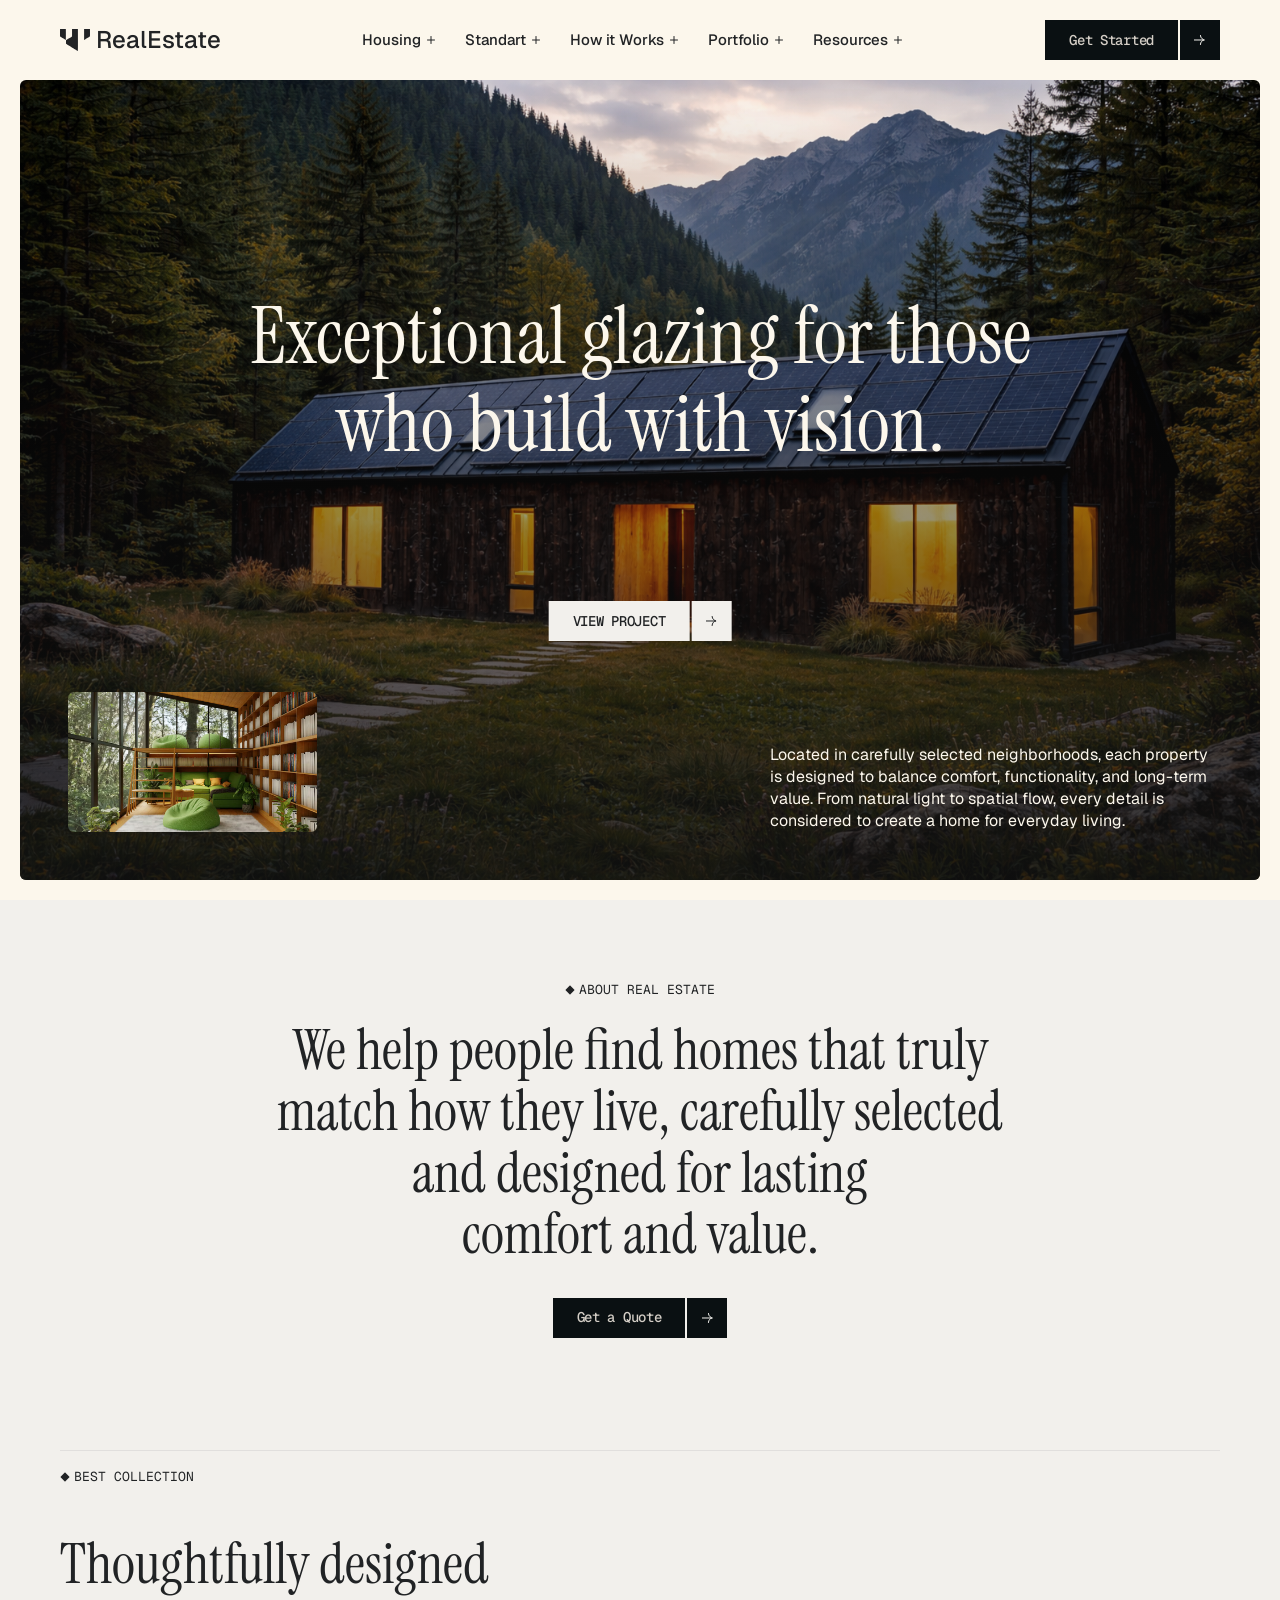
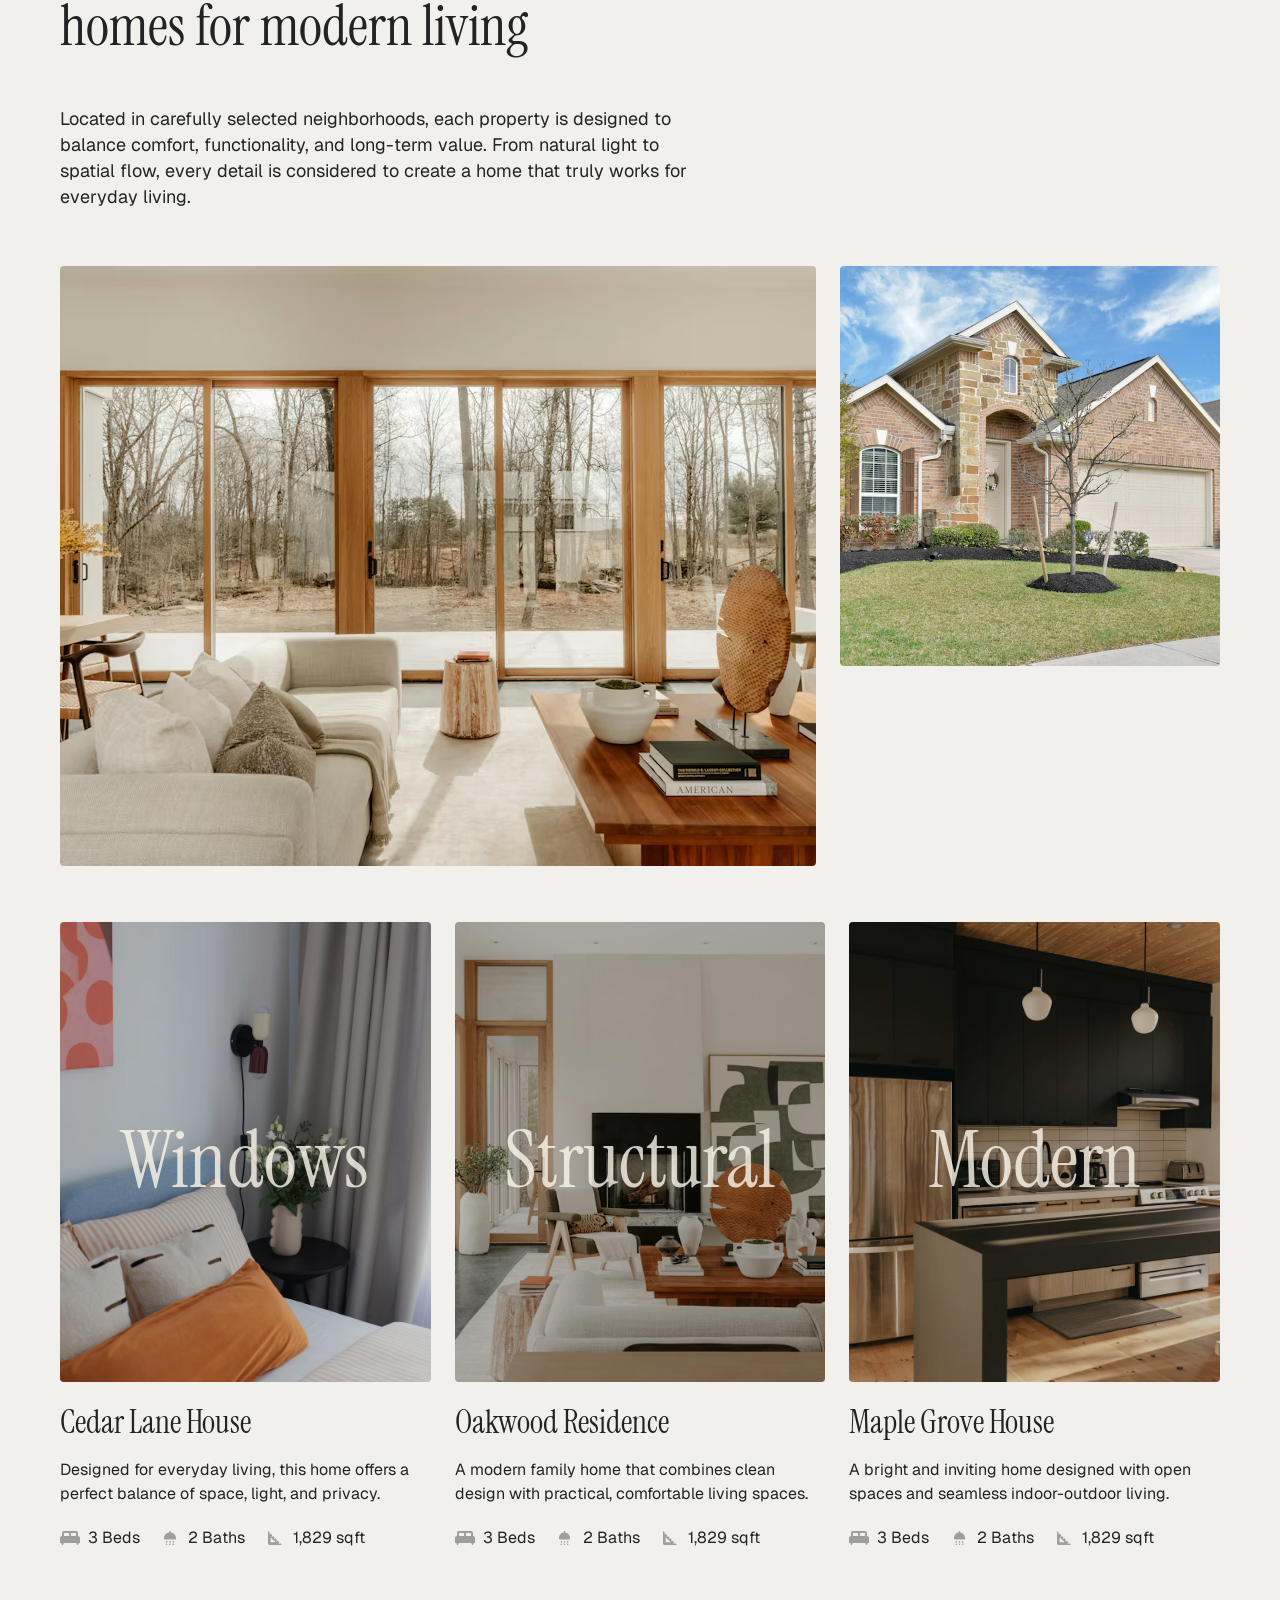
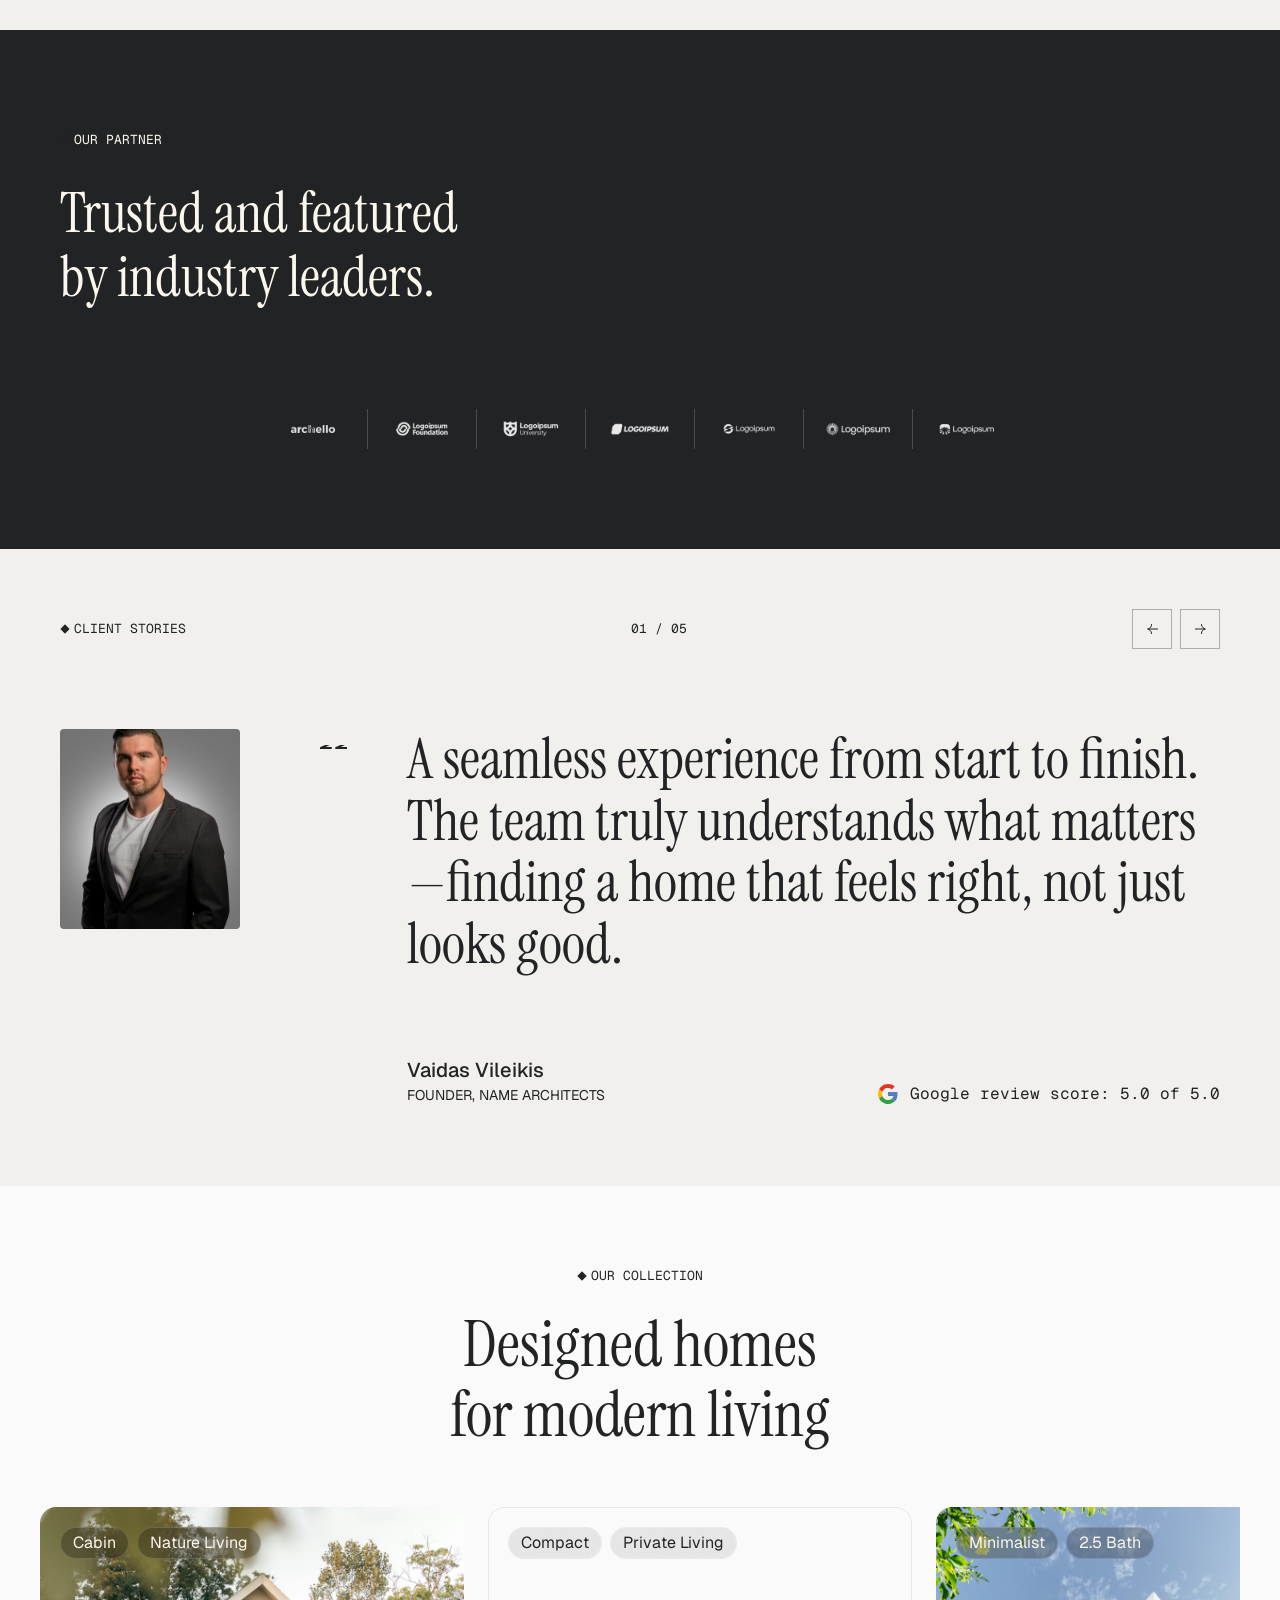
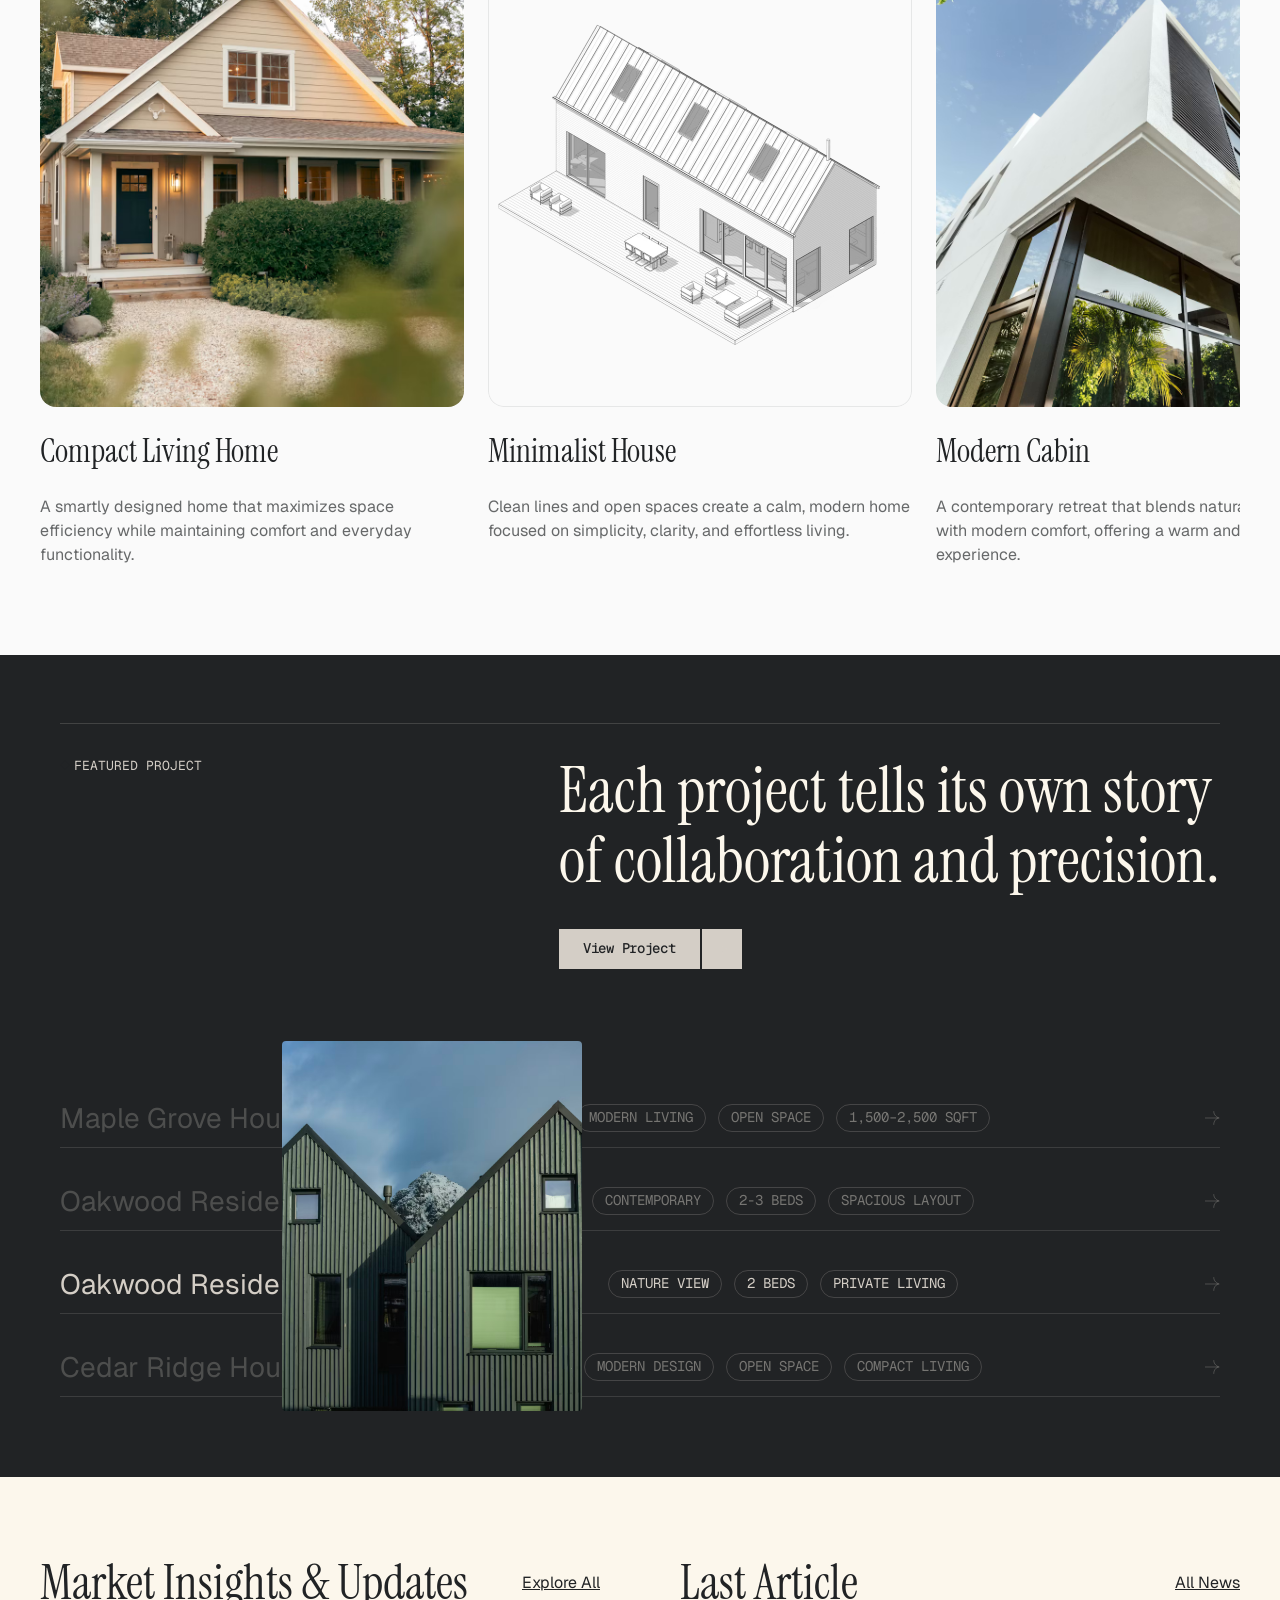
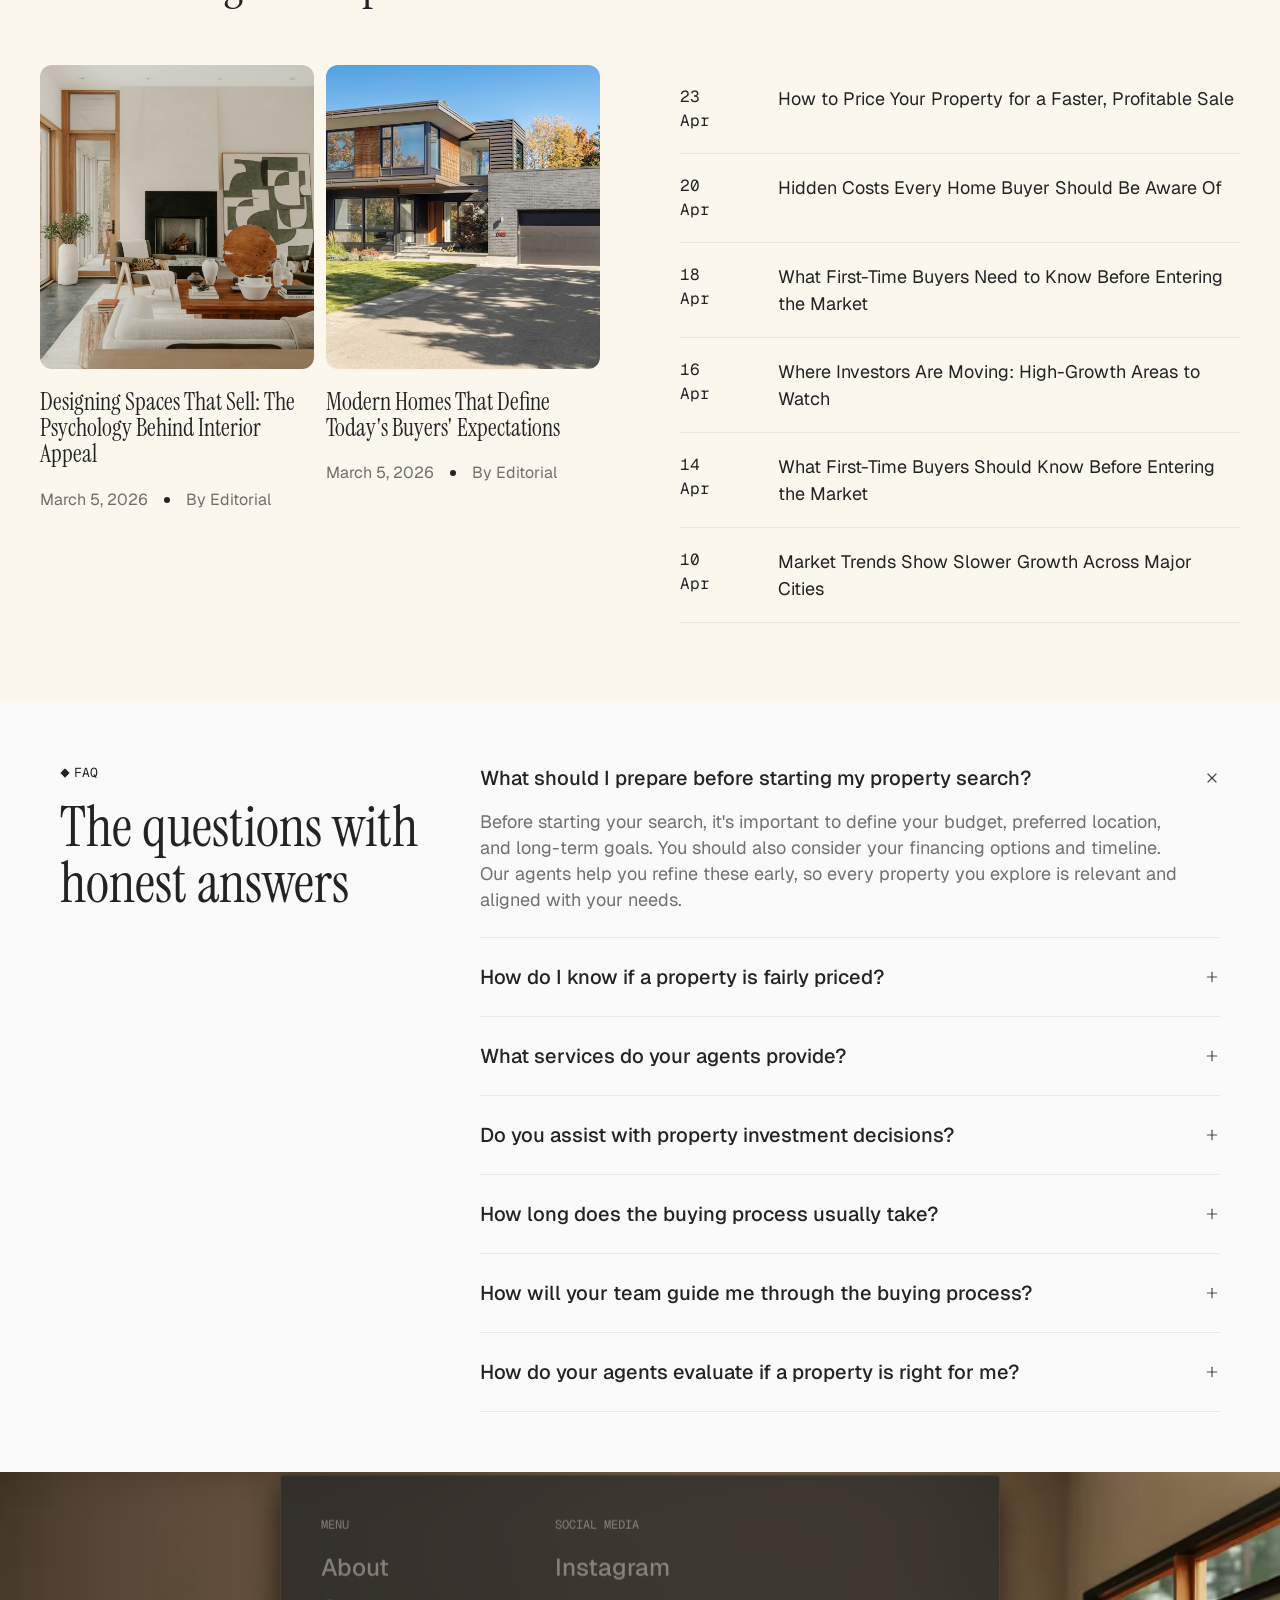
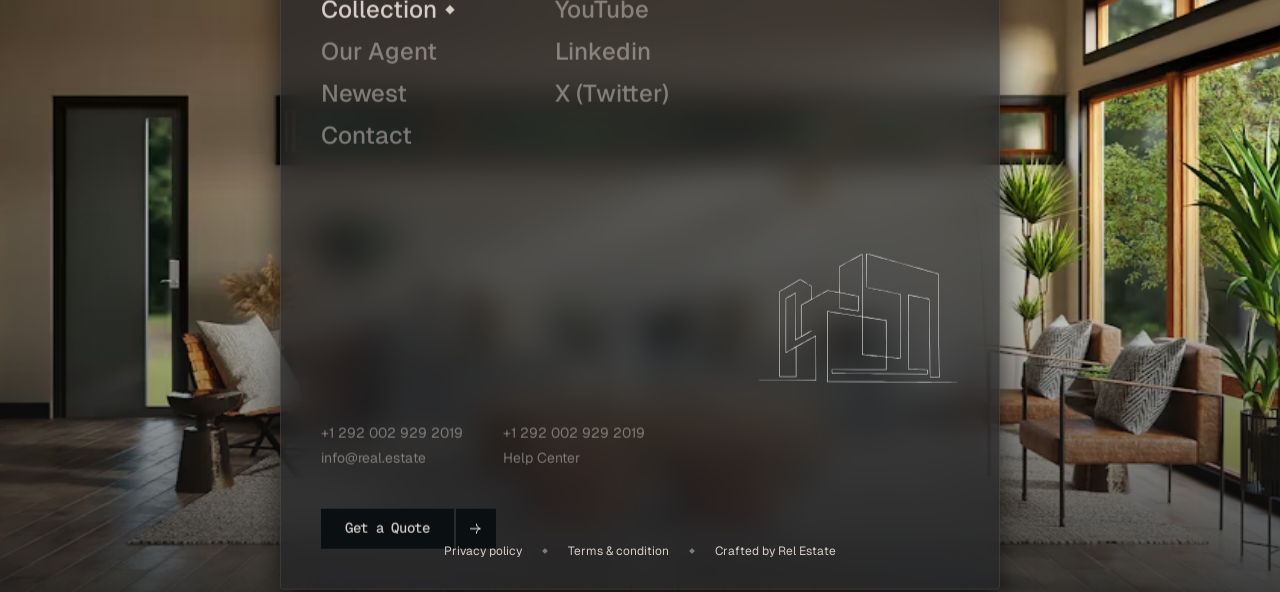
==== commit e08ed0a7: "Restructure to match Envato Arlet template conventions Move css/ and js/ under assets/ (assets/css, " ====
--- a/index.html
+++ b/index.html
@@ -8,32 +8,41 @@
 <link rel="preconnect" href="https://fonts.googleapis.com" />
 <link rel="preconnect" href="https://fonts.gstatic.com" crossorigin />
 <link href="https://fonts.googleapis.com/css2?family=Instrument+Serif:ital@0;1&family=Geist:wght@400;500&family=Geist+Mono:wght@400;500&display=swap" rel="stylesheet" />
-<link rel="stylesheet" href="css/variables.css" />
-<link rel="stylesheet" href="css/style.css" />
-<link rel="stylesheet" href="css/responsive.css" />
+<link rel="stylesheet" href="assets/css/variables.css" />
+<link rel="stylesheet" href="assets/css/style.css" />
+<link rel="stylesheet" href="assets/css/module-css/hero.css" />
+<link rel="stylesheet" href="assets/css/module-css/home-about.css" />
+<link rel="stylesheet" href="assets/css/module-css/best-collection.css" />
+<link rel="stylesheet" href="assets/css/module-css/partners.css" />
+<link rel="stylesheet" href="assets/css/module-css/testimonials.css" />
+<link rel="stylesheet" href="assets/css/module-css/our-collection.css" />
+<link rel="stylesheet" href="assets/css/module-css/featured-project.css" />
+<link rel="stylesheet" href="assets/css/module-css/market-insights.css" />
+<link rel="stylesheet" href="assets/css/module-css/faq.css" />
+<link rel="stylesheet" href="assets/css/responsive.css" />
 </head>
 <body>
 
 <header class="site-header" data-nav-open="false">
   <nav class="nav container" aria-label="Primary">
     <a href="#" class="nav__logo" aria-label="RealEstate home">
-      <img src="assets/icons/logo-mark.svg" alt="" class="nav__logo-mark" />
+      <img src="assets/images/icons/logo-mark.svg" alt="" class="nav__logo-mark" />
       <span class="nav__logo-text">RealEstate</span>
     </a>
 
     <div class="nav__drawer" id="primary-menu">
       <ul class="nav__menu">
-        <li><a href="#" class="nav__item">Housing <img src="assets/icons/icon-chevron-down.svg" alt="" class="nav__item-icon" /></a></li>
-        <li><a href="#" class="nav__item">Standart <img src="assets/icons/icon-chevron-down.svg" alt="" class="nav__item-icon" /></a></li>
-        <li><a href="#" class="nav__item">How it Works <img src="assets/icons/icon-chevron-down.svg" alt="" class="nav__item-icon" /></a></li>
-        <li><a href="#" class="nav__item">Portfolio <img src="assets/icons/icon-chevron-down.svg" alt="" class="nav__item-icon" /></a></li>
-        <li><a href="#" class="nav__item">Resources <img src="assets/icons/icon-chevron-down.svg" alt="" class="nav__item-icon" /></a></li>
+        <li><a href="#" class="nav__item">Housing <img src="assets/images/icons/icon-chevron-down.svg" alt="" class="nav__item-icon" /></a></li>
+        <li><a href="#" class="nav__item">Standart <img src="assets/images/icons/icon-chevron-down.svg" alt="" class="nav__item-icon" /></a></li>
+        <li><a href="#" class="nav__item">How it Works <img src="assets/images/icons/icon-chevron-down.svg" alt="" class="nav__item-icon" /></a></li>
+        <li><a href="#" class="nav__item">Portfolio <img src="assets/images/icons/icon-chevron-down.svg" alt="" class="nav__item-icon" /></a></li>
+        <li><a href="#" class="nav__item">Resources <img src="assets/images/icons/icon-chevron-down.svg" alt="" class="nav__item-icon" /></a></li>
       </ul>
 
       <div class="nav__actions">
         <a href="#" class="btn btn--dark">
           <span class="btn__label">Get Started</span>
-          <span class="btn__icon"><img src="assets/icons/icon-arrow-right.svg" alt="" /></span>
+          <span class="btn__icon"><img src="assets/images/icons/icon-arrow-right.svg" alt="" /></span>
         </a>
       </div>
     </div>
@@ -51,7 +60,7 @@
   <!-- Hero -->
   <section class="hero">
     <div class="hero__frame">
-      <img src="assets/images/hero-bg.png" alt="Modern cabin house with solar-panel roof, framed by pine forest and mountains" class="hero__bg" />
+      <img src="assets/images/hero/hero-bg.png" alt="Modern cabin house with solar-panel roof, framed by pine forest and mountains" class="hero__bg" />
       <div class="hero__overlay"></div>
 
       <h1 class="hero__title">Exceptional glazing for those<br />who build with vision.</h1>
@@ -59,12 +68,12 @@
       <div class="hero__cta">
         <a href="#" class="btn btn--light">
           <span class="btn__label">VIEW PROJECT</span>
-          <span class="btn__icon"><img src="assets/icons/icon-arrow-right-light.svg" alt="" /></span>
+          <span class="btn__icon"><img src="assets/images/icons/icon-arrow-right-light.svg" alt="" /></span>
         </a>
       </div>
 
       <div class="hero__thumb">
-        <img src="assets/images/hero-thumb.png" alt="Interior reading nook with built-in wooden shelving" />
+        <img src="assets/images/hero/hero-thumb.png" alt="Interior reading nook with built-in wooden shelving" />
       </div>
 
       <p class="hero__caption">Located in carefully selected neighborhoods, each property is designed to balance comfort, functionality, and long-term value. From natural light to spatial flow, every detail is considered to create a home for everyday living.</p>
@@ -76,14 +85,14 @@
     <div class="about__inner">
       <div class="about__label">
         <span class="eyebrow">
-          <img src="assets/icons/icon-bullet.svg" alt="" class="eyebrow__icon" />
+          <img src="assets/images/icons/icon-bullet.svg" alt="" class="eyebrow__icon" />
           ABOUT REAL ESTATE
         </span>
         <h2 class="about__heading">We help people find homes that truly match how they live, carefully selected and designed for lasting<br />comfort and value.</h2>
       </div>
       <a href="#" class="btn btn--dark">
         <span class="btn__label">Get a Quote</span>
-        <span class="btn__icon"><img src="assets/icons/icon-arrow-right.svg" alt="" /></span>
+        <span class="btn__icon"><img src="assets/images/icons/icon-arrow-right.svg" alt="" /></span>
       </a>
     </div>
   </section>
@@ -92,7 +101,7 @@
   <section class="best-collection">
     <div class="best-collection__title">
       <span class="eyebrow">
-        <img src="assets/icons/icon-bullet.svg" alt="" class="eyebrow__icon" />
+        <img src="assets/images/icons/icon-bullet.svg" alt="" class="eyebrow__icon" />
         BEST COLLECTION
       </span>
       <div class="best-collection__heading-row">
@@ -103,58 +112,58 @@
 
     <div class="best-collection__row" data-reveal>
       <div class="best-collection__row-item--wide">
-        <img src="assets/images/listing-row-large.png" alt="Living room with wall-to-wall windows overlooking a wooded lot" />
+        <img src="assets/images/listings/listing-row-large.png" alt="Living room with wall-to-wall windows overlooking a wooded lot" />
       </div>
       <div class="best-collection__row-item--narrow">
-        <img src="assets/images/listing-row-small.png" alt="Brick two-story house exterior with landscaped front lawn" />
+        <img src="assets/images/listings/listing-row-small.png" alt="Brick two-story house exterior with landscaped front lawn" />
       </div>
     </div>
 
     <div class="property-grid">
       <article class="property-card" data-reveal>
         <div class="property-card__photo">
-          <img src="assets/images/listing-overlay-cedar.png" alt="Bedroom with orange bedding and abstract wall art" />
+          <img src="assets/images/listings/listing-overlay-cedar.png" alt="Bedroom with orange bedding and abstract wall art" />
           <span class="property-card__tag">Windows</span>
         </div>
         <div class="property-card__content">
           <h3 class="property-card__title">Cedar Lane House</h3>
           <p class="property-card__desc">Designed for everyday living, this home offers a perfect balance of space, light, and privacy.</p>
           <ul class="spec-list">
-            <li class="spec-list__item"><img src="assets/icons/icon-bed-glyph.svg" alt="" class="spec-list__icon" /> 3 Beds</li>
-            <li class="spec-list__item"><img src="assets/icons/icon-bath-glyph.svg" alt="" class="spec-list__icon" /> 2 Baths</li>
-            <li class="spec-list__item"><img src="assets/icons/icon-sqft-glyph.svg" alt="" class="spec-list__icon" /> 1,829 sqft</li>
+            <li class="spec-list__item"><img src="assets/images/icons/icon-bed-glyph.svg" alt="" class="spec-list__icon" /> 3 Beds</li>
+            <li class="spec-list__item"><img src="assets/images/icons/icon-bath-glyph.svg" alt="" class="spec-list__icon" /> 2 Baths</li>
+            <li class="spec-list__item"><img src="assets/images/icons/icon-sqft-glyph.svg" alt="" class="spec-list__icon" /> 1,829 sqft</li>
           </ul>
         </div>
       </article>
 
       <article class="property-card" data-reveal>
         <div class="property-card__photo">
-          <img src="assets/images/listing-overlay-oakwood.png" alt="Living room with fireplace and modern art pieces" />
+          <img src="assets/images/listings/listing-overlay-oakwood.png" alt="Living room with fireplace and modern art pieces" />
           <span class="property-card__tag">Structural</span>
         </div>
         <div class="property-card__content">
           <h3 class="property-card__title">Oakwood Residence</h3>
           <p class="property-card__desc">A modern family home that combines clean design with practical, comfortable living spaces.</p>
           <ul class="spec-list">
-            <li class="spec-list__item"><img src="assets/icons/icon-bed-glyph.svg" alt="" class="spec-list__icon" /> 3 Beds</li>
-            <li class="spec-list__item"><img src="assets/icons/icon-bath-glyph.svg" alt="" class="spec-list__icon" /> 2 Baths</li>
-            <li class="spec-list__item"><img src="assets/icons/icon-sqft-glyph.svg" alt="" class="spec-list__icon" /> 1,829 sqft</li>
+            <li class="spec-list__item"><img src="assets/images/icons/icon-bed-glyph.svg" alt="" class="spec-list__icon" /> 3 Beds</li>
+            <li class="spec-list__item"><img src="assets/images/icons/icon-bath-glyph.svg" alt="" class="spec-list__icon" /> 2 Baths</li>
+            <li class="spec-list__item"><img src="assets/images/icons/icon-sqft-glyph.svg" alt="" class="spec-list__icon" /> 1,829 sqft</li>
           </ul>
         </div>
       </article>
 
       <article class="property-card" data-reveal>
         <div class="property-card__photo">
-          <img src="assets/images/listing-overlay-maple.png" alt="Dark modern kitchen with pendant lighting and center island" />
+          <img src="assets/images/listings/listing-overlay-maple.png" alt="Dark modern kitchen with pendant lighting and center island" />
           <span class="property-card__tag">Modern</span>
         </div>
         <div class="property-card__content">
           <h3 class="property-card__title">Maple Grove House</h3>
           <p class="property-card__desc">A bright and inviting home designed with open spaces and seamless indoor-outdoor living.</p>
           <ul class="spec-list">
-            <li class="spec-list__item"><img src="assets/icons/icon-bed-glyph.svg" alt="" class="spec-list__icon" /> 3 Beds</li>
-            <li class="spec-list__item"><img src="assets/icons/icon-bath-glyph.svg" alt="" class="spec-list__icon" /> 2 Baths</li>
-            <li class="spec-list__item"><img src="assets/icons/icon-sqft-glyph.svg" alt="" class="spec-list__icon" /> 1,829 sqft</li>
+            <li class="spec-list__item"><img src="assets/images/icons/icon-bed-glyph.svg" alt="" class="spec-list__icon" /> 3 Beds</li>
+            <li class="spec-list__item"><img src="assets/images/icons/icon-bath-glyph.svg" alt="" class="spec-list__icon" /> 2 Baths</li>
+            <li class="spec-list__item"><img src="assets/images/icons/icon-sqft-glyph.svg" alt="" class="spec-list__icon" /> 1,829 sqft</li>
           </ul>
         </div>
       </article>
@@ -165,25 +174,25 @@
   <section class="partners" data-reveal>
     <div class="partners__title">
       <span class="eyebrow">
-        <img src="assets/icons/icon-bullet.svg" alt="" class="eyebrow__icon" />
+        <img src="assets/images/icons/icon-bullet.svg" alt="" class="eyebrow__icon" />
         OUR PARTNER
       </span>
       <h2 class="partners__heading">Trusted and featured<br />by industry leaders.</h2>
     </div>
     <ul class="partners__list">
-      <li><img src="assets/images/partner-logo-1.png" alt="Logoipsum Foundation" class="partners__logo" /></li>
+      <li><img src="assets/images/partners/partner-logo-1.png" alt="Logoipsum Foundation" class="partners__logo" /></li>
       <li class="partners__divider" aria-hidden="true"></li>
-      <li><img src="assets/images/partner-logo-2.png" alt="Logoipsum University" class="partners__logo" /></li>
+      <li><img src="assets/images/partners/partner-logo-2.png" alt="Logoipsum University" class="partners__logo" /></li>
       <li class="partners__divider" aria-hidden="true"></li>
-      <li><img src="assets/images/partner-logo-3.png" alt="Logoipsum" class="partners__logo" /></li>
+      <li><img src="assets/images/partners/partner-logo-3.png" alt="Logoipsum" class="partners__logo" /></li>
       <li class="partners__divider" aria-hidden="true"></li>
-      <li><img src="assets/images/partner-logo-4.png" alt="Logoipsum" class="partners__logo" /></li>
+      <li><img src="assets/images/partners/partner-logo-4.png" alt="Logoipsum" class="partners__logo" /></li>
       <li class="partners__divider" aria-hidden="true"></li>
-      <li><img src="assets/images/partner-logo-5.png" alt="Logoipsum" class="partners__logo" /></li>
+      <li><img src="assets/images/partners/partner-logo-5.png" alt="Logoipsum" class="partners__logo" /></li>
       <li class="partners__divider" aria-hidden="true"></li>
-      <li><img src="assets/images/partner-logo-6.png" alt="Logoipsum" class="partners__logo" /></li>
+      <li><img src="assets/images/partners/partner-logo-6.png" alt="Logoipsum" class="partners__logo" /></li>
       <li class="partners__divider" aria-hidden="true"></li>
-      <li><img src="assets/images/partner-logo-7.png" alt="Logoipsum" class="partners__logo" /></li>
+      <li><img src="assets/images/partners/partner-logo-7.png" alt="Logoipsum" class="partners__logo" /></li>
     </ul>
   </section>
 
@@ -191,26 +200,26 @@
   <section class="testimonials" aria-label="Client testimonials" data-reveal>
     <div class="testimonials__top">
       <span class="eyebrow">
-        <img src="assets/icons/icon-bullet.svg" alt="" class="eyebrow__icon" />
+        <img src="assets/images/icons/icon-bullet.svg" alt="" class="eyebrow__icon" />
         CLIENT STORIES
       </span>
       <span class="testimonials__counter">01 / 05</span>
       <div class="testimonials__controls">
         <button type="button" class="btn--outline" aria-label="Previous testimonial">
-          <img src="assets/icons/icon-arrow-prev-next.svg" alt="" />
+          <img src="assets/images/icons/icon-arrow-prev-next.svg" alt="" />
         </button>
         <button type="button" class="btn--outline" aria-label="Next testimonial">
-          <img src="assets/icons/icon-arrow-prev-next.svg" alt="" />
+          <img src="assets/images/icons/icon-arrow-prev-next.svg" alt="" />
         </button>
       </div>
     </div>
 
     <div class="testimonials__body">
       <div class="testimonials__photo">
-        <img src="assets/images/testimonial-photo.png" alt="Portrait of Vaidas Vileikis" />
+        <img src="assets/images/testimonials/testimonial-photo.png" alt="Portrait of Vaidas Vileikis" />
       </div>
       <div class="testimonials__content">
-        <img src="assets/icons/icon-quote.svg" alt="" class="testimonials__quote-icon" />
+        <img src="assets/images/icons/icon-quote.svg" alt="" class="testimonials__quote-icon" />
         <div class="testimonials__text-wrap">
           <blockquote class="testimonials__quote">A seamless experience from start to finish. The team truly understands what matters—finding a home that feels right, not just looks good.</blockquote>
           <div class="testimonials__meta">
@@ -219,7 +228,7 @@
               <p class="testimonials__author-role">FOUNDER, NAME ARCHITECTS</p>
             </div>
             <div class="testimonials__rating">
-              <img src="assets/icons/icon-google.svg" alt="Google" />
+              <img src="assets/images/icons/icon-google.svg" alt="Google" />
               Google review score: 5.0 of 5.0
             </div>
           </div>
@@ -232,7 +241,7 @@
   <section class="collection" data-reveal>
     <div class="collection__label">
       <span class="eyebrow">
-        <img src="assets/icons/icon-bullet.svg" alt="" class="eyebrow__icon" />
+        <img src="assets/images/icons/icon-bullet.svg" alt="" class="eyebrow__icon" />
         OUR COLLECTION
       </span>
       <h2 class="collection__heading">Designed homes<br />for modern living</h2>
@@ -241,7 +250,7 @@
     <div class="collection__cards">
       <article class="collection-card">
         <div class="collection-card__photo">
-          <img src="assets/images/collection-1.png" alt="Tan cabin-style house with landscaped garden path" />
+          <img src="assets/images/collections/collection-1.png" alt="Tan cabin-style house with landscaped garden path" />
           <div class="collection-card__tags">
             <span class="pill pill--dark">Cabin</span>
             <span class="pill pill--dark">Nature Living</span>
@@ -253,7 +262,7 @@
 
       <article class="collection-card">
         <div class="collection-card__photo">
-          <img src="assets/images/collection-2.png" alt="Architectural line illustration of a minimalist house" />
+          <img src="assets/images/collections/collection-2.png" alt="Architectural line illustration of a minimalist house" />
           <div class="collection-card__tags">
             <span class="pill pill--light">Compact</span>
             <span class="pill pill--light">Private Living</span>
@@ -265,7 +274,7 @@
 
       <article class="collection-card">
         <div class="collection-card__photo">
-          <img src="assets/images/collection-3.png" alt="White modern cabin with palm trees and floor-to-ceiling windows" />
+          <img src="assets/images/collections/collection-3.png" alt="White modern cabin with palm trees and floor-to-ceiling windows" />
           <div class="collection-card__tags">
             <span class="pill pill--dark">Minimalist</span>
             <span class="pill pill--dark">2.5 Bath</span>
@@ -277,7 +286,7 @@
 
       <article class="collection-card">
         <div class="collection-card__photo">
-          <img src="assets/images/collection-4.png" alt="Secluded modern retreat surrounded by nature" />
+          <img src="assets/images/collections/collection-4.png" alt="Secluded modern retreat surrounded by nature" />
           <div class="collection-card__tags">
             <span class="pill pill--dark">Retreat</span>
             <span class="pill pill--dark">Private Living</span>
@@ -294,14 +303,14 @@
     <div class="featured__top">
       <div class="featured__heading-block">
         <span class="eyebrow">
-          <img src="assets/icons/icon-bullet.svg" alt="" class="eyebrow__icon" />
+          <img src="assets/images/icons/icon-bullet.svg" alt="" class="eyebrow__icon" />
           FEATURED PROJECT
         </span>
         <div class="featured__heading-group">
           <h2 class="featured__heading">Each project tells its own story<br />of collaboration and precision.</h2>
           <a href="#" class="btn btn--taupe">
             <span class="btn__label">View Project</span>
-            <span class="btn__icon"><img src="assets/icons/icon-arrow-row.svg" alt="" /></span>
+            <span class="btn__icon"><img src="assets/images/icons/icon-arrow-row.svg" alt="" /></span>
           </a>
         </div>
       </div>
@@ -315,7 +324,7 @@
           <span class="tag-pill">open space</span>
           <span class="tag-pill">1,500–2,500 Sqft</span>
         </div>
-        <img src="assets/icons/icon-arrow-row.svg" alt="" class="featured__item-arrow" />
+        <img src="assets/images/icons/icon-arrow-row.svg" alt="" class="featured__item-arrow" />
       </div>
       <div class="featured__item">
         <p class="featured__item-title">Oakwood Residence</p>
@@ -324,7 +333,7 @@
           <span class="tag-pill">2-3 beds</span>
           <span class="tag-pill">Spacious Layout</span>
         </div>
-        <img src="assets/icons/icon-arrow-row.svg" alt="" class="featured__item-arrow" />
+        <img src="assets/images/icons/icon-arrow-row.svg" alt="" class="featured__item-arrow" />
       </div>
       <div class="featured__item featured__item--active">
         <p class="featured__item-title">Oakwood Residence</p>
@@ -333,8 +342,8 @@
           <span class="tag-pill">2 Beds</span>
           <span class="tag-pill">Private living</span>
         </div>
-        <img src="assets/icons/icon-arrow-row.svg" alt="" class="featured__item-arrow" />
-        <img src="assets/images/featured-floating.png" alt="Two-story modern gabled house at dusk" class="featured__floating-img" />
+        <img src="assets/images/icons/icon-arrow-row.svg" alt="" class="featured__item-arrow" />
+        <img src="assets/images/collections/featured-floating.png" alt="Two-story modern gabled house at dusk" class="featured__floating-img" />
       </div>
       <div class="featured__item">
         <p class="featured__item-title">Cedar Ridge House</p>
@@ -343,7 +352,7 @@
           <span class="tag-pill">Open Space</span>
           <span class="tag-pill">Compact Living</span>
         </div>
-        <img src="assets/icons/icon-arrow-row.svg" alt="" class="featured__item-arrow" />
+        <img src="assets/images/icons/icon-arrow-row.svg" alt="" class="featured__item-arrow" />
       </div>
     </div>
   </section>
@@ -358,7 +367,7 @@
       <div class="insights__cards">
         <article class="insight-card">
           <div class="insight-card__photo">
-            <img src="assets/images/insight-1.png" alt="Living room styled with abstract art and warm wood furniture" />
+            <img src="assets/images/insights/insight-1.png" alt="Living room styled with abstract art and warm wood furniture" />
           </div>
           <h3 class="insight-card__title">Designing Spaces That Sell: The Psychology Behind Interior Appeal</h3>
           <div class="insight-card__meta">
@@ -369,7 +378,7 @@
         </article>
         <article class="insight-card">
           <div class="insight-card__photo">
-            <img src="assets/images/insight-2.png" alt="Modern house exterior with large windows and driveway" />
+            <img src="assets/images/insights/insight-2.png" alt="Modern house exterior with large windows and driveway" />
           </div>
           <h3 class="insight-card__title">Modern Homes That Define Today's Buyers' Expectations</h3>
           <div class="insight-card__meta">
@@ -419,7 +428,7 @@
   <section class="faq" aria-label="Frequently asked questions" data-reveal>
     <div class="faq__title">
       <span class="eyebrow">
-        <img src="assets/icons/icon-bullet.svg" alt="" class="eyebrow__icon" />
+        <img src="assets/images/icons/icon-bullet.svg" alt="" class="eyebrow__icon" />
         FAQ
       </span>
       <h2 class="faq__heading">The questions with<br />honest answers</h2>
@@ -429,8 +438,8 @@
       <div class="faq-item" data-open="true">
         <button type="button" class="faq-item__question" aria-expanded="true">
           What should I prepare before starting my property search?
-          <img src="assets/icons/icon-faq-plus.svg" alt="" class="faq-item__icon faq-item__icon--plus" />
-          <img src="assets/icons/icon-faq-close.svg" alt="" class="faq-item__icon faq-item__icon--minus" />
+          <img src="assets/images/icons/icon-faq-plus.svg" alt="" class="faq-item__icon faq-item__icon--plus" />
+          <img src="assets/images/icons/icon-faq-close.svg" alt="" class="faq-item__icon faq-item__icon--minus" />
         </button>
         <div class="faq-item__answer">
           <div class="faq-item__answer-inner">
@@ -442,8 +451,8 @@
       <div class="faq-item" data-open="false">
         <button type="button" class="faq-item__question" aria-expanded="false">
           How do I know if a property is fairly priced?
-          <img src="assets/icons/icon-faq-plus.svg" alt="" class="faq-item__icon faq-item__icon--plus" />
-          <img src="assets/icons/icon-faq-close.svg" alt="" class="faq-item__icon faq-item__icon--minus" />
+          <img src="assets/images/icons/icon-faq-plus.svg" alt="" class="faq-item__icon faq-item__icon--plus" />
+          <img src="assets/images/icons/icon-faq-close.svg" alt="" class="faq-item__icon faq-item__icon--minus" />
         </button>
         <div class="faq-item__answer">
           <div class="faq-item__answer-inner">
@@ -455,8 +464,8 @@
       <div class="faq-item" data-open="false">
         <button type="button" class="faq-item__question" aria-expanded="false">
           What services do your agents provide?
-          <img src="assets/icons/icon-faq-plus.svg" alt="" class="faq-item__icon faq-item__icon--plus" />
-          <img src="assets/icons/icon-faq-close.svg" alt="" class="faq-item__icon faq-item__icon--minus" />
+          <img src="assets/images/icons/icon-faq-plus.svg" alt="" class="faq-item__icon faq-item__icon--plus" />
+          <img src="assets/images/icons/icon-faq-close.svg" alt="" class="faq-item__icon faq-item__icon--minus" />
         </button>
         <div class="faq-item__answer">
           <div class="faq-item__answer-inner">
@@ -468,8 +477,8 @@
       <div class="faq-item" data-open="false">
         <button type="button" class="faq-item__question" aria-expanded="false">
           Do you assist with property investment decisions?
-          <img src="assets/icons/icon-faq-plus.svg" alt="" class="faq-item__icon faq-item__icon--plus" />
-          <img src="assets/icons/icon-faq-close.svg" alt="" class="faq-item__icon faq-item__icon--minus" />
+          <img src="assets/images/icons/icon-faq-plus.svg" alt="" class="faq-item__icon faq-item__icon--plus" />
+          <img src="assets/images/icons/icon-faq-close.svg" alt="" class="faq-item__icon faq-item__icon--minus" />
         </button>
         <div class="faq-item__answer">
           <div class="faq-item__answer-inner">
@@ -481,8 +490,8 @@
       <div class="faq-item" data-open="false">
         <button type="button" class="faq-item__question" aria-expanded="false">
           How long does the buying process usually take?
-          <img src="assets/icons/icon-faq-plus.svg" alt="" class="faq-item__icon faq-item__icon--plus" />
-          <img src="assets/icons/icon-faq-close.svg" alt="" class="faq-item__icon faq-item__icon--minus" />
+          <img src="assets/images/icons/icon-faq-plus.svg" alt="" class="faq-item__icon faq-item__icon--plus" />
+          <img src="assets/images/icons/icon-faq-close.svg" alt="" class="faq-item__icon faq-item__icon--minus" />
         </button>
         <div class="faq-item__answer">
           <div class="faq-item__answer-inner">
@@ -494,8 +503,8 @@
       <div class="faq-item" data-open="false">
         <button type="button" class="faq-item__question" aria-expanded="false">
           How will your team guide me through the buying process?
-          <img src="assets/icons/icon-faq-plus.svg" alt="" class="faq-item__icon faq-item__icon--plus" />
-          <img src="assets/icons/icon-faq-close.svg" alt="" class="faq-item__icon faq-item__icon--minus" />
+          <img src="assets/images/icons/icon-faq-plus.svg" alt="" class="faq-item__icon faq-item__icon--plus" />
+          <img src="assets/images/icons/icon-faq-close.svg" alt="" class="faq-item__icon faq-item__icon--minus" />
         </button>
         <div class="faq-item__answer">
           <div class="faq-item__answer-inner">
@@ -507,8 +516,8 @@
       <div class="faq-item" data-open="false">
         <button type="button" class="faq-item__question" aria-expanded="false">
           How do your agents evaluate if a property is right for me?
-          <img src="assets/icons/icon-faq-plus.svg" alt="" class="faq-item__icon faq-item__icon--plus" />
-          <img src="assets/icons/icon-faq-close.svg" alt="" class="faq-item__icon faq-item__icon--minus" />
+          <img src="assets/images/icons/icon-faq-plus.svg" alt="" class="faq-item__icon faq-item__icon--plus" />
+          <img src="assets/images/icons/icon-faq-close.svg" alt="" class="faq-item__icon faq-item__icon--minus" />
         </button>
         <div class="faq-item__answer">
           <div class="faq-item__answer-inner">
@@ -522,7 +531,7 @@
 </main>
 
 <footer class="site-footer">
-  <img src="assets/images/footer-bg.png" alt="Living room interior with large windows opening to a green garden" class="site-footer__bg" />
+  <img src="assets/images/footer/footer-bg.png" alt="Living room interior with large windows opening to a green garden" class="site-footer__bg" />
   <div class="site-footer__overlay"></div>
 
   <div class="footer-card">
@@ -531,7 +540,7 @@
         <p class="footer-card__col-label">MENU</p>
         <nav class="footer-card__menu" aria-label="Footer">
           <a href="#" class="footer-card__link">About</a>
-          <a href="#" class="footer-card__link footer-card__link--active">Collection <img src="assets/icons/icon-dropdown-active.svg" alt="" /></a>
+          <a href="#" class="footer-card__link footer-card__link--active">Collection <img src="assets/images/icons/icon-dropdown-active.svg" alt="" /></a>
           <a href="#" class="footer-card__link">Our Agent</a>
           <a href="#" class="footer-card__link">Newest</a>
           <a href="#" class="footer-card__link">Contact</a>
@@ -547,7 +556,7 @@
         </nav>
       </div>
       <div class="footer-card__illustration">
-        <img src="assets/icons/illustration-building.svg" alt="" />
+        <img src="assets/images/icons/illustration-building.svg" alt="" />
       </div>
     </div>
 
@@ -564,20 +573,20 @@
 
     <a href="#" class="btn btn--dark">
       <span class="btn__label">Get a Quote</span>
-      <span class="btn__icon"><img src="assets/icons/icon-arrow-right.svg" alt="" /></span>
+      <span class="btn__icon"><img src="assets/images/icons/icon-arrow-right.svg" alt="" /></span>
     </a>
   </div>
 
   <div class="site-footer__bottom">
     <span>Privacy policy</span>
-    <img src="assets/icons/icon-dot-separator.svg" alt="" class="site-footer__bottom-dot" />
+    <img src="assets/images/icons/icon-dot-separator.svg" alt="" class="site-footer__bottom-dot" />
     <span>Terms &amp; condition</span>
-    <img src="assets/icons/icon-dot-separator.svg" alt="" class="site-footer__bottom-dot" />
+    <img src="assets/images/icons/icon-dot-separator.svg" alt="" class="site-footer__bottom-dot" />
     <span>Crafted by Rel Estate</span>
   </div>
 </footer>
 
-<script src="js/vendor/gsap.min.js"></script>
-<script src="js/main.js"></script>
+<script src="assets/js/vendor/gsap.min.js"></script>
+<script src="assets/js/main.js"></script>
 </body>
 </html>
--- a/assets/css/variables.css
+++ b/assets/css/variables.css
@@ -0,0 +1,77 @@
+:root {
+  /* ---- Color tokens ---- */
+  --color-cream: #fcf7ec;
+  --color-warm-gray: #f2f0ec;
+  --color-off-white: #fafafa;
+  --color-ink: #212325;
+  --color-ink-08: rgba(33, 35, 37, 0.08);
+  --color-ink-12: rgba(33, 35, 37, 0.12);
+  --color-ink-25: rgba(33, 35, 37, 0.25);
+  --color-ink-64: rgba(33, 35, 37, 0.64);
+  --color-ink-68: rgba(33, 35, 37, 0.68);
+  --color-ink-80: rgba(33, 35, 37, 0.8);
+  --color-cream-08: rgba(252, 247, 236, 0.08);
+  --color-cream-68: rgba(252, 247, 236, 0.68);
+  --color-black-blue: #0a1012;
+  --color-black-blue-30: rgba(10, 16, 18, 0.3);
+  --color-taupe: #d4cec6;
+  --color-taupe-10: rgba(212, 206, 198, 0.1);
+  --color-taupe-20: rgba(212, 206, 198, 0.2);
+  --color-taupe-25: rgba(212, 206, 198, 0.25);
+  --color-taupe-48: rgba(212, 206, 198, 0.48);
+  --color-taupe-50: rgba(212, 206, 198, 0.5);
+  --color-overlay-from: rgba(18, 18, 18, 0);
+  --color-overlay-to: rgba(18, 18, 18, 0.8);
+  --color-white-16: rgba(255, 255, 255, 0.16);
+  --color-black-08: rgba(0, 0, 0, 0.08);
+  --color-black-20: rgba(0, 0, 0, 0.2);
+  --color-black-25: rgba(0, 0, 0, 0.25);
+  --color-warm-gray-68: rgba(242, 240, 236, 0.68);
+  --color-warm-gray-15: rgba(242, 240, 236, 0.15);
+
+  /* ---- Typography ---- */
+  --font-serif: "Instrument Serif", Georgia, "Times New Roman", serif;
+  --font-sans: "Geist", -apple-system, BlinkMacSystemFont, "Segoe UI", sans-serif;
+  --font-mono: "Geist Mono", "SFMono-Regular", Consolas, "Liberation Mono", monospace;
+
+  --fs-h1: 80px;
+  --fs-h2: 64px;
+  --fs-h3: 56px;
+  --fs-h4: 48px;
+  --fs-h5: 32px;
+  --fs-h5-sm: 28px;
+  --fs-h6: 24px;
+  --fs-h6-sm: 22px;
+  --fs-body-lg: 18px;
+  --fs-body: 16px;
+  --fs-body-sm: 14px;
+  --fs-eyebrow: 13px;
+  --fs-mono-sm: 12px;
+
+  --lh-heading: 1.1;
+  --lh-body: 1.5;
+
+  /* ---- Spacing scale (from Figma section paddings) ---- */
+  --space-2xs: 4px;
+  --space-xs: 8px;
+  --space-sm: 12px;
+  --space-md: 16px;
+  --space-lg: 20px;
+  --space-xl: 24px;
+  --space-2xl: 32px;
+  --space-3xl: 40px;
+  --space-4xl: 48px;
+  --space-5xl: 56px;
+  --space-6xl: 60px;
+  --space-7xl: 80px;
+  --space-8xl: 100px;
+
+  /* ---- Layout ---- */
+  --container-max: 1440px;
+  --container-pad: 60px;
+  --radius-sm: 4px;
+  --radius-md: 6px;
+  --radius-lg: 12px;
+  --radius-xl: 16px;
+  --radius-pill: 999px;
+}
--- a/assets/css/style.css
+++ b/assets/css/style.css
@@ -0,0 +1,380 @@
+/* ==========================================================================
+   Reset & base
+   ========================================================================== */
+*,
+*::before,
+*::after {
+  box-sizing: border-box;
+  margin: 0;
+  padding: 0;
+}
+
+html {
+  scroll-behavior: smooth;
+}
+
+body {
+  font-family: var(--font-sans);
+  font-size: var(--fs-body);
+  line-height: var(--lh-body);
+  color: var(--color-ink);
+  background-color: var(--color-cream);
+  -webkit-font-smoothing: antialiased;
+}
+
+img {
+  display: block;
+  max-width: 100%;
+}
+
+a {
+  color: inherit;
+  text-decoration: none;
+}
+
+ul {
+  list-style: none;
+}
+
+button {
+  font: inherit;
+  color: inherit;
+  background: none;
+  border: none;
+  cursor: pointer;
+}
+
+h1, h2, h3, h4, h5, h6, p {
+  font-weight: 400;
+}
+
+.container {
+  max-width: var(--container-max);
+  margin-inline: auto;
+  padding-inline: var(--container-pad);
+}
+
+.visually-hidden {
+  position: absolute;
+  width: 1px;
+  height: 1px;
+  overflow: hidden;
+  clip: rect(0 0 0 0);
+  white-space: nowrap;
+}
+
+/* ---- Shared eyebrow label ---- */
+.eyebrow {
+  display: inline-flex;
+  align-items: center;
+  gap: var(--space-2xs);
+  font-family: var(--font-mono);
+  font-size: var(--fs-eyebrow);
+  letter-spacing: 0;
+}
+
+.eyebrow__icon {
+  width: 10px;
+  height: 10px;
+  flex-shrink: 0;
+}
+
+/* ---- Shared button ---- */
+.btn {
+  display: inline-flex;
+  align-items: stretch;
+  gap: 2px;
+}
+
+.btn__label {
+  display: inline-flex;
+  align-items: center;
+  justify-content: center;
+  height: 40px;
+  padding: 8px 24px;
+  font-family: var(--font-mono);
+  font-weight: 500;
+  font-size: var(--fs-body-sm);
+  letter-spacing: -0.02em;
+  white-space: nowrap;
+}
+
+.btn__icon {
+  display: inline-flex;
+  align-items: center;
+  justify-content: center;
+  width: 40px;
+  height: 40px;
+  flex-shrink: 0;
+}
+
+.btn__icon img {
+  width: 11px;
+  height: 10px;
+}
+
+.btn--dark .btn__label,
+.btn--dark .btn__icon {
+  background-color: var(--color-black-blue);
+  color: var(--color-taupe);
+}
+
+.btn--light .btn__label,
+.btn--light .btn__icon {
+  background-color: var(--color-warm-gray);
+  color: var(--color-ink);
+}
+
+.btn--taupe .btn__label,
+.btn--taupe .btn__icon {
+  background-color: var(--color-taupe);
+  color: var(--color-ink);
+}
+
+.btn--outline {
+  border: 1px solid var(--color-black-blue-30);
+  width: 40px;
+  height: 40px;
+  align-items: center;
+  justify-content: center;
+  display: inline-flex;
+}
+
+.btn--outline img {
+  width: 11px;
+  height: 10px;
+}
+
+/* Feature icon row (beds / baths / sqft) */
+.spec-list {
+  display: flex;
+  gap: var(--space-lg);
+  align-items: center;
+  flex-wrap: wrap;
+}
+
+.spec-list__item {
+  display: flex;
+  align-items: center;
+  gap: var(--space-xs);
+  font-size: var(--fs-body);
+}
+
+.spec-list__icon {
+  width: 20px;
+  height: 14px;
+  object-fit: contain;
+}
+
+/* ==========================================================================
+   Header / Navigation
+   ========================================================================== */
+.site-header {
+  background-color: var(--color-cream);
+  position: relative;
+  z-index: 100;
+}
+
+.nav {
+  display: flex;
+  align-items: center;
+  justify-content: space-between;
+  height: 80px;
+  padding-block: 14px;
+}
+
+.nav__logo {
+  display: flex;
+  align-items: center;
+  gap: 6px;
+}
+
+.nav__logo-mark {
+  width: 29.5px;
+  height: 22px;
+}
+
+.nav__logo-text {
+  font-family: var(--font-sans);
+  font-weight: 500;
+  font-size: 24px;
+  color: var(--color-ink);
+}
+
+.nav__drawer {
+  display: contents;
+}
+
+.nav__menu {
+  display: flex;
+  align-items: center;
+  gap: 28px;
+}
+
+.nav__item {
+  display: inline-flex;
+  align-items: center;
+  gap: 4px;
+  font-weight: 500;
+  font-size: 15px;
+  color: var(--color-ink);
+}
+
+.nav__item-icon {
+  width: 12px;
+  height: 12px;
+}
+
+.nav__actions {
+  display: flex;
+  align-items: center;
+}
+
+.nav__toggle {
+  display: none;
+  width: 40px;
+  height: 40px;
+  align-items: center;
+  justify-content: center;
+  flex-direction: column;
+  gap: 5px;
+}
+
+.nav__toggle-bar {
+  width: 22px;
+  height: 2px;
+  background-color: var(--color-ink);
+  transition: transform 0.3s ease, opacity 0.3s ease;
+}
+
+.nav__toggle[aria-expanded="true"] .nav__toggle-bar:nth-child(1) {
+  transform: translateY(7px) rotate(45deg);
+}
+
+.nav__toggle[aria-expanded="true"] .nav__toggle-bar:nth-child(2) {
+  opacity: 0;
+}
+
+.nav__toggle[aria-expanded="true"] .nav__toggle-bar:nth-child(3) {
+  transform: translateY(-7px) rotate(-45deg);
+}
+
+/* ==========================================================================
+   Footer
+   ========================================================================== */
+.site-footer {
+  position: relative;
+  height: 720px;
+  overflow: hidden;
+}
+
+.site-footer__bg {
+  position: absolute;
+  inset: 0;
+  width: 100%;
+  height: 100%;
+  object-fit: cover;
+}
+
+.site-footer__overlay {
+  position: absolute;
+  inset: 0;
+  background: linear-gradient(to bottom, var(--color-overlay-from) 45%, var(--color-overlay-to));
+}
+
+.footer-card {
+  position: absolute;
+  top: 50%;
+  left: 50%;
+  transform: translate(-50%, -50%);
+  background-color: rgba(33, 35, 37, 0.7);
+  backdrop-filter: blur(16px);
+  border: 0.5px solid var(--color-taupe-10);
+  border-radius: var(--radius-sm);
+  box-shadow: 0 12px 32px rgba(0, 0, 0, 0.7);
+  padding: var(--space-3xl);
+  display: flex;
+  flex-direction: column;
+  gap: var(--space-3xl);
+  width: min(90vw, 720px);
+}
+
+.footer-card__top {
+  display: flex;
+  gap: var(--space-8xl);
+  flex-wrap: wrap;
+}
+
+.footer-card__col-label {
+  font-family: var(--font-mono);
+  font-size: var(--fs-mono-sm);
+  color: var(--color-taupe-50);
+  margin-bottom: var(--space-md);
+}
+
+.footer-card__menu {
+  display: flex;
+  flex-direction: column;
+  gap: 6px;
+}
+
+.footer-card__link {
+  font-weight: 500;
+  font-size: var(--fs-h6);
+  color: var(--color-taupe-50);
+}
+
+.footer-card__link--active {
+  color: var(--color-taupe);
+  display: inline-flex;
+  align-items: center;
+  gap: var(--space-xs);
+}
+
+.footer-card__link--active img {
+  width: 10px;
+  height: 10px;
+}
+
+.footer-card__illustration {
+  margin-left: auto;
+  align-self: center;
+}
+
+.footer-card__illustration img {
+  width: 200px;
+  height: auto;
+  transform: scaleY(-1);
+}
+
+.footer-card__contact {
+  display: flex;
+  gap: var(--space-3xl);
+  font-size: var(--fs-body-sm);
+  color: var(--color-taupe-50);
+  flex-wrap: wrap;
+}
+
+.footer-card__contact-group {
+  display: flex;
+  flex-direction: column;
+  gap: 4px;
+}
+
+.site-footer__bottom {
+  position: absolute;
+  bottom: 32px;
+  left: 50%;
+  transform: translateX(-50%);
+  display: flex;
+  align-items: center;
+  gap: 20px;
+  font-size: 12px;
+  color: var(--color-taupe);
+}
+
+.site-footer__bottom-dot {
+  width: 6px;
+  height: 6px;
+}
+
--- a/assets/css/module-css/hero.css
+++ b/assets/css/module-css/hero.css
@@ -0,0 +1,76 @@
+/* ==========================================================================
+   Hero
+   ========================================================================== */
+.hero {
+  background-color: var(--color-cream);
+  padding-bottom: var(--space-lg);
+}
+
+.hero__frame {
+  position: relative;
+  margin-inline: 20px;
+  height: 800px;
+  border-radius: var(--radius-md);
+  overflow: hidden;
+}
+
+.hero__bg {
+  position: absolute;
+  inset: 0;
+  width: 100%;
+  height: 100%;
+  object-fit: cover;
+}
+
+.hero__overlay {
+  position: absolute;
+  inset: 0;
+  background: linear-gradient(to bottom, var(--color-overlay-from), var(--color-overlay-to));
+}
+
+.hero__title {
+  position: absolute;
+  top: calc(50% - 188px);
+  left: 50%;
+  transform: translateX(-50%);
+  font-family: var(--font-serif);
+  font-size: var(--fs-h1);
+  line-height: var(--lh-heading);
+  color: var(--color-cream);
+  text-align: center;
+  white-space: nowrap;
+}
+
+.hero__cta {
+  position: absolute;
+  left: 50%;
+  top: 521px;
+  transform: translateX(-50%);
+}
+
+.hero__thumb {
+  position: absolute;
+  left: 48px;
+  bottom: 48px;
+  width: 249px;
+  height: 140px;
+  border-radius: var(--radius-md);
+  overflow: hidden;
+}
+
+.hero__thumb img {
+  width: 100%;
+  height: 100%;
+  object-fit: cover;
+}
+
+.hero__caption {
+  position: absolute;
+  right: 48px;
+  bottom: 48px;
+  width: 442px;
+  font-size: var(--fs-body);
+  line-height: 22px;
+  color: var(--color-cream);
+}
+
--- a/assets/css/module-css/home-about.css
+++ b/assets/css/module-css/home-about.css
@@ -0,0 +1,32 @@
+/* ==========================================================================
+   About
+   ========================================================================== */
+.about {
+  background-color: var(--color-warm-gray);
+  padding: var(--space-7xl) var(--container-pad);
+  display: flex;
+  justify-content: center;
+}
+
+.about__inner {
+  max-width: 800px;
+  display: flex;
+  flex-direction: column;
+  align-items: center;
+  gap: var(--space-2xl);
+  text-align: center;
+}
+
+.about__label {
+  display: flex;
+  flex-direction: column;
+  align-items: center;
+  gap: var(--space-lg);
+}
+
+.about__heading {
+  font-family: var(--font-serif);
+  font-size: var(--fs-h3);
+  line-height: var(--lh-heading);
+}
+
--- a/assets/css/module-css/best-collection.css
+++ b/assets/css/module-css/best-collection.css
@@ -0,0 +1,116 @@
+/* ==========================================================================
+   Best Collection (image row + property triptych)
+   ========================================================================== */
+.best-collection {
+  background-color: var(--color-warm-gray);
+  padding: var(--space-2xl) var(--container-pad) var(--space-7xl);
+}
+
+.best-collection__title {
+  display: flex;
+  flex-direction: column;
+  gap: var(--space-4xl);
+  border-top: 1px solid var(--color-ink-08);
+  padding-top: var(--space-md);
+  margin-bottom: 56px;
+}
+
+.best-collection__heading-row {
+  display: flex;
+  align-items: flex-end;
+  justify-content: space-between;
+  gap: var(--space-4xl);
+  flex-wrap: wrap;
+}
+
+.best-collection__heading {
+  font-family: var(--font-serif);
+  font-size: var(--fs-h3);
+  line-height: var(--lh-heading);
+}
+
+.best-collection__body {
+  max-width: 650px;
+  font-size: var(--fs-body-lg);
+  line-height: 26px;
+}
+
+.best-collection__row {
+  display: flex;
+  gap: var(--space-xl);
+  margin-bottom: 56px;
+}
+
+.best-collection__row img {
+  width: 100%;
+  height: 600px;
+  object-fit: cover;
+  border-radius: var(--radius-sm);
+}
+
+.best-collection__row-item--wide {
+  flex: 1 1 0;
+  min-width: 0;
+}
+
+.best-collection__row-item--narrow {
+  flex: 0 0 380px;
+}
+
+.best-collection__row-item--narrow img {
+  height: 400px;
+}
+
+.property-grid {
+  display: grid;
+  grid-template-columns: repeat(3, 1fr);
+  gap: var(--space-xl);
+}
+
+.property-card__photo {
+  position: relative;
+  border-radius: var(--radius-sm);
+  overflow: hidden;
+  height: 460px;
+}
+
+.property-card__photo img {
+  width: 100%;
+  height: 100%;
+  object-fit: cover;
+}
+
+.property-card__photo::after {
+  content: "";
+  position: absolute;
+  inset: 0;
+  background: rgba(0, 0, 0, 0.2);
+}
+
+.property-card__tag {
+  position: absolute;
+  top: 178px;
+  left: 0;
+  right: 0;
+  text-align: center;
+  z-index: 1;
+  font-family: var(--font-serif);
+  font-size: var(--fs-h1);
+  color: rgba(252, 247, 236, 0.8);
+}
+
+.property-card__content {
+  padding-top: var(--space-md);
+}
+
+.property-card__title {
+  font-family: var(--font-serif);
+  font-size: var(--fs-h5);
+  margin-bottom: var(--space-sm);
+}
+
+.property-card__desc {
+  font-size: var(--fs-body);
+  margin-bottom: var(--space-lg);
+}
+
--- a/assets/css/module-css/partners.css
+++ b/assets/css/module-css/partners.css
@@ -0,0 +1,48 @@
+/* ==========================================================================
+   Partners
+   ========================================================================== */
+.partners {
+  background-color: var(--color-ink);
+  color: var(--color-cream);
+  padding: var(--space-8xl) var(--container-pad);
+  display: flex;
+  flex-direction: column;
+  align-items: center;
+  gap: var(--space-8xl);
+}
+
+.partners__title {
+  width: 100%;
+  display: flex;
+  flex-direction: column;
+  gap: var(--space-2xl);
+}
+
+.partners__heading {
+  font-family: var(--font-serif);
+  font-size: var(--fs-h3);
+  line-height: 64px;
+}
+
+.partners__list {
+  display: flex;
+  align-items: center;
+  gap: var(--space-md);
+  flex-wrap: wrap;
+  justify-content: center;
+  width: 100%;
+}
+
+.partners__logo {
+  height: 40px;
+  width: auto;
+  filter: brightness(0) invert(1);
+  opacity: 0.9;
+}
+
+.partners__divider {
+  width: 1px;
+  height: 40px;
+  background-color: rgba(252, 247, 236, 0.2);
+}
+
--- a/assets/css/module-css/testimonials.css
+++ b/assets/css/module-css/testimonials.css
@@ -0,0 +1,108 @@
+/* ==========================================================================
+   Testimonials
+   ========================================================================== */
+.testimonials {
+  background-color: var(--color-warm-gray);
+  padding: var(--space-6xl) var(--container-pad) var(--space-7xl);
+  display: flex;
+  flex-direction: column;
+  gap: var(--space-7xl);
+}
+
+.testimonials__top {
+  display: flex;
+  align-items: center;
+  justify-content: space-between;
+  gap: var(--space-lg);
+}
+
+.testimonials__counter {
+  font-family: var(--font-mono);
+  font-size: var(--fs-eyebrow);
+}
+
+.testimonials__controls {
+  display: flex;
+  gap: var(--space-xs);
+}
+
+.testimonials__controls .btn--outline:first-child img {
+  transform: rotate(180deg);
+}
+
+.testimonials__body {
+  display: flex;
+  gap: var(--space-7xl);
+  align-items: flex-start;
+}
+
+.testimonials__photo {
+  width: 180px;
+  height: 200px;
+  border-radius: var(--radius-sm);
+  overflow: hidden;
+  flex-shrink: 0;
+}
+
+.testimonials__photo img {
+  width: 100%;
+  height: 100%;
+  object-fit: cover;
+}
+
+.testimonials__content {
+  display: flex;
+  gap: var(--space-6xl);
+  align-items: flex-start;
+}
+
+.testimonials__quote-icon {
+  width: 27px;
+  height: 20px;
+  padding-top: var(--space-md);
+  flex-shrink: 0;
+}
+
+.testimonials__text-wrap {
+  display: flex;
+  flex-direction: column;
+  gap: var(--space-7xl);
+}
+
+.testimonials__quote {
+  font-family: var(--font-serif);
+  font-size: var(--fs-h3);
+  line-height: var(--lh-heading);
+}
+
+.testimonials__meta {
+  display: flex;
+  align-items: flex-end;
+  justify-content: space-between;
+  gap: var(--space-xl);
+  flex-wrap: wrap;
+}
+
+.testimonials__author-name {
+  font-family: var(--font-sans);
+  font-weight: 500;
+  font-size: 20px;
+}
+
+.testimonials__author-role {
+  font-size: var(--fs-body-sm);
+}
+
+.testimonials__rating {
+  display: flex;
+  align-items: center;
+  gap: var(--space-sm);
+  font-family: var(--font-mono);
+  font-size: var(--fs-body);
+}
+
+.testimonials__rating img {
+  width: 20px;
+  height: 20px;
+}
+
--- a/assets/css/module-css/our-collection.css
+++ b/assets/css/module-css/our-collection.css
@@ -0,0 +1,95 @@
+/* ==========================================================================
+   Our Collection
+   ========================================================================== */
+.collection {
+  background-color: var(--color-off-white);
+  padding: var(--space-7xl) 40px;
+  display: flex;
+  flex-direction: column;
+  gap: var(--space-5xl);
+}
+
+.collection__label {
+  display: flex;
+  flex-direction: column;
+  align-items: center;
+  gap: var(--space-xl);
+  text-align: center;
+  max-width: 900px;
+  margin-inline: auto;
+}
+
+.collection__heading {
+  font-family: var(--font-serif);
+  font-size: var(--fs-h2);
+  line-height: var(--lh-heading);
+}
+
+.collection__cards {
+  display: flex;
+  gap: var(--space-xl);
+  overflow-x: auto;
+  scrollbar-width: thin;
+  padding-bottom: var(--space-xs);
+}
+
+.collection-card {
+  flex: 0 0 424px;
+  display: flex;
+  flex-direction: column;
+  gap: var(--space-lg);
+}
+
+.collection-card__photo {
+  position: relative;
+  height: 500px;
+  border-radius: var(--radius-xl);
+  overflow: hidden;
+}
+
+.collection-card__photo img {
+  width: 100%;
+  height: 100%;
+  object-fit: cover;
+}
+
+.collection-card__tags {
+  position: absolute;
+  top: 20px;
+  left: 20px;
+  display: flex;
+  gap: var(--space-xs);
+}
+
+.pill {
+  display: inline-flex;
+  align-items: center;
+  height: 32px;
+  padding: 5px 12px;
+  border-radius: var(--radius-pill);
+  border: 1px solid var(--color-white-16);
+  backdrop-filter: blur(24px);
+  font-size: var(--fs-body);
+  white-space: nowrap;
+}
+
+.pill--dark {
+  background-color: var(--color-black-25);
+  color: var(--color-cream);
+}
+
+.pill--light {
+  background-color: var(--color-black-08);
+  color: var(--color-ink);
+}
+
+.collection-card__title {
+  font-family: var(--font-serif);
+  font-size: var(--fs-h5);
+}
+
+.collection-card__desc {
+  font-size: var(--fs-body);
+  color: var(--color-ink-68);
+}
+
--- a/assets/css/module-css/featured-project.css
+++ b/assets/css/module-css/featured-project.css
@@ -0,0 +1,112 @@
+/* ==========================================================================
+   Featured Project
+   ========================================================================== */
+.featured {
+  background-color: var(--color-ink);
+  color: var(--color-taupe);
+  padding: 68px var(--container-pad) var(--space-7xl);
+  display: flex;
+  flex-direction: column;
+  gap: 120px;
+}
+
+.featured__top {
+  display: flex;
+  flex-direction: column;
+  gap: var(--space-2xl);
+  border-top: 1px solid rgba(252, 247, 236, 0.15);
+  padding-top: var(--space-2xl);
+}
+
+.featured__heading-block {
+  display: flex;
+  align-items: flex-start;
+  justify-content: space-between;
+  gap: var(--space-4xl);
+  flex-wrap: wrap;
+}
+
+.featured__heading-group {
+  display: flex;
+  flex-direction: column;
+  gap: var(--space-2xl);
+  margin-left: auto;
+  max-width: 661px;
+}
+
+.featured__heading {
+  font-family: var(--font-serif);
+  font-size: var(--fs-h2);
+  line-height: var(--lh-heading);
+  color: var(--color-cream);
+}
+
+.featured__listing {
+  position: relative;
+  display: flex;
+  flex-direction: column;
+  gap: var(--space-xl);
+}
+
+.featured__item {
+  display: flex;
+  align-items: center;
+  justify-content: space-between;
+  gap: var(--space-xl);
+  padding-block: var(--space-xs);
+  border-bottom: 1px solid rgba(212, 206, 198, 0.15);
+  flex-wrap: wrap;
+}
+
+.featured__item-title {
+  font-size: 28px;
+  color: rgba(212, 206, 198, 0.25);
+  width: 300px;
+  flex-shrink: 0;
+}
+
+.featured__item--active .featured__item-title {
+  color: var(--color-taupe);
+}
+
+.featured__item-tags {
+  display: flex;
+  gap: var(--space-sm);
+  flex-wrap: wrap;
+}
+
+.tag-pill {
+  display: inline-flex;
+  align-items: center;
+  height: 28px;
+  padding: 5px 12px;
+  border-radius: var(--radius-pill);
+  border: 1px solid var(--color-taupe-20);
+  font-family: var(--font-mono);
+  font-size: var(--fs-body-sm);
+  text-transform: uppercase;
+  color: var(--color-taupe-48);
+  white-space: nowrap;
+}
+
+.featured__item--active .tag-pill {
+  color: var(--color-taupe);
+}
+
+.featured__item-arrow {
+  width: 15px;
+  height: 14px;
+  flex-shrink: 0;
+}
+
+.featured__floating-img {
+  position: absolute;
+  left: 222px;
+  top: -48px;
+  width: 300px;
+  height: 370px;
+  border-radius: var(--radius-sm);
+  object-fit: cover;
+  pointer-events: none;
+}
+
--- a/assets/css/module-css/market-insights.css
+++ b/assets/css/module-css/market-insights.css
@@ -0,0 +1,106 @@
+/* ==========================================================================
+   Market Insights
+   ========================================================================== */
+.insights {
+  background-color: var(--color-cream);
+  padding: var(--space-7xl) 40px;
+  display: flex;
+  gap: var(--space-7xl);
+}
+
+.insights__col {
+  display: flex;
+  flex-direction: column;
+  gap: var(--space-5xl);
+  flex: 1 1 0;
+  min-width: 0;
+}
+
+.insights__col-header {
+  display: flex;
+  align-items: center;
+  justify-content: space-between;
+  gap: var(--space-md);
+}
+
+.insights__col-title {
+  font-family: var(--font-serif);
+  font-size: var(--fs-h4);
+  line-height: var(--lh-heading);
+}
+
+.insights__link {
+  font-size: var(--fs-body);
+  text-decoration: underline;
+  white-space: nowrap;
+}
+
+.insights__cards {
+  display: flex;
+  gap: var(--space-sm);
+}
+
+.insight-card {
+  display: flex;
+  flex-direction: column;
+  gap: var(--space-lg);
+  flex: 1 1 0;
+  min-width: 0;
+}
+
+.insight-card__photo {
+  border-radius: var(--radius-lg);
+  overflow: hidden;
+  aspect-ratio: 374 / 414;
+}
+
+.insight-card__photo img {
+  width: 100%;
+  height: 100%;
+  object-fit: cover;
+}
+
+.insight-card__title {
+  font-family: var(--font-serif);
+  font-size: var(--fs-h6);
+  line-height: var(--lh-heading);
+}
+
+.insight-card__meta {
+  display: flex;
+  align-items: center;
+  gap: var(--space-md);
+  font-size: var(--fs-body);
+  color: var(--color-ink-64);
+}
+
+.insight-card__dot {
+  width: 6px;
+  height: 6px;
+  border-radius: 50%;
+  background-color: var(--color-ink);
+}
+
+.article-list {
+  display: flex;
+  flex-direction: column;
+}
+
+.article-list__item {
+  display: flex;
+  gap: var(--space-3xl);
+  padding-block: 20px;
+  border-bottom: 1px solid var(--color-ink-08);
+}
+
+.article-list__date {
+  font-family: var(--font-mono);
+  font-size: var(--fs-body);
+  flex-shrink: 0;
+  width: 58px;
+}
+
+.article-list__title {
+  font-size: var(--fs-body-lg);
+}
+
--- a/assets/css/module-css/faq.css
+++ b/assets/css/module-css/faq.css
@@ -0,0 +1,117 @@
+/* ==========================================================================
+   FAQ
+   ========================================================================== */
+.faq {
+  background-color: var(--color-off-white);
+  padding: var(--space-6xl);
+  display: flex;
+  gap: var(--space-4xl);
+  align-items: flex-start;
+  justify-content: space-between;
+}
+
+.faq__title {
+  display: flex;
+  flex-direction: column;
+  gap: var(--space-md);
+  flex-shrink: 0;
+}
+
+.faq__heading {
+  font-family: var(--font-serif);
+  font-size: var(--fs-h3);
+  line-height: 1;
+}
+
+.faq__list {
+  display: flex;
+  flex-direction: column;
+  gap: var(--space-xl);
+  width: 100%;
+  max-width: 740px;
+}
+
+.faq-item {
+  border-bottom: 1px solid var(--color-ink-08);
+  padding-bottom: var(--space-xl);
+}
+
+.faq-item__question {
+  display: flex;
+  align-items: center;
+  justify-content: space-between;
+  gap: var(--space-md);
+  width: 100%;
+  text-align: left;
+  font-family: var(--font-sans);
+  font-weight: 500;
+  font-size: 20px;
+  color: var(--color-ink);
+}
+
+.faq-item__icon {
+  width: 16px;
+  height: 16px;
+  flex-shrink: 0;
+}
+
+.faq-item__icon--minus {
+  display: none;
+}
+
+.faq-item__answer {
+  display: grid;
+  grid-template-rows: 0fr;
+  transition: grid-template-rows 0.3s ease;
+}
+
+.faq-item__answer-inner {
+  overflow: hidden;
+}
+
+.faq-item__answer p {
+  padding-top: var(--space-md);
+  font-size: var(--fs-body-lg);
+  line-height: 26px;
+  color: var(--color-ink-64);
+  max-width: 700px;
+}
+
+.faq-item[data-open="true"] .faq-item__answer {
+  grid-template-rows: 1fr;
+}
+
+.faq-item[data-open="true"] .faq-item__icon--plus {
+  display: none;
+}
+
+.faq-item[data-open="true"] .faq-item__icon--minus {
+  display: block;
+}
+
+
+/* ==========================================================================
+   FAQ — dark variant (Our Agent page)
+   ========================================================================== */
+.faq--dark {
+  background-color: var(--color-ink);
+  color: var(--color-warm-gray);
+}
+
+.faq--dark .faq__heading {
+  color: var(--color-warm-gray);
+  line-height: 1;
+}
+
+.faq--dark .faq-item {
+  border-bottom-color: var(--color-warm-gray-15);
+}
+
+.faq--dark .faq-item__question {
+  color: var(--color-warm-gray);
+}
+
+.faq--dark .faq-item__answer p {
+  color: var(--color-warm-gray-68);
+}
+
--- a/assets/css/responsive.css
+++ b/assets/css/responsive.css
@@ -0,0 +1,757 @@
+/* ==========================================================================
+   Tablet — max-width: 1024px
+   ========================================================================== */
+@media (max-width: 1024px) {
+  :root {
+    --container-pad: 40px;
+    --fs-h1: 56px;
+    --fs-h2: 48px;
+    --fs-h3: 40px;
+    --fs-h4: 36px;
+    --fs-h5: 28px;
+  }
+
+  /* ---- Nav: hamburger takes over ---- */
+  .nav__drawer {
+    display: block;
+    position: absolute;
+    top: 80px;
+    left: 0;
+    right: 0;
+    background-color: var(--color-cream);
+    padding-inline: var(--container-pad);
+    max-height: 0;
+    overflow: hidden;
+    transition: max-height 0.35s ease;
+    z-index: 90;
+  }
+
+  .nav__menu,
+  .nav__actions {
+    flex-direction: column;
+    align-items: flex-start;
+    gap: 0;
+  }
+
+  .nav__actions {
+    padding-block: var(--space-lg);
+  }
+
+  .site-header[data-nav-open="true"] .nav__drawer {
+    max-height: 520px;
+    padding-top: var(--space-lg);
+    padding-bottom: var(--space-lg);
+  }
+
+  .nav__item {
+    width: 100%;
+    padding-block: var(--space-md);
+    border-bottom: 1px solid var(--color-ink-08);
+    justify-content: space-between;
+  }
+
+  .nav__actions .btn {
+    width: 100%;
+  }
+
+  .nav__actions .btn__label {
+    flex: 1 1 auto;
+  }
+
+  .nav__toggle {
+    display: flex;
+  }
+
+  /* ---- Hero ---- */
+  .hero__frame {
+    height: 620px;
+  }
+
+  .hero__title {
+    top: 80px;
+    white-space: normal;
+    width: 90%;
+  }
+
+  .hero__cta {
+    top: auto;
+    bottom: 220px;
+  }
+
+  .hero__thumb {
+    width: 180px;
+    height: 100px;
+    left: 32px;
+    bottom: 32px;
+  }
+
+  .hero__caption {
+    width: calc(100% - 64px);
+    right: 32px;
+    bottom: 32px;
+  }
+
+  /* ---- Best collection ---- */
+  .best-collection__row {
+    flex-direction: column;
+  }
+
+  .best-collection__row-item--narrow {
+    flex-basis: auto;
+    width: 100%;
+  }
+
+  .best-collection__row img,
+  .best-collection__row-item--narrow img {
+    height: 400px;
+  }
+
+  .property-grid {
+    grid-template-columns: repeat(2, 1fr);
+  }
+
+  .best-collection__heading-row {
+    flex-direction: column;
+    align-items: flex-start;
+  }
+
+  /* ---- Partners ---- */
+  .partners__divider {
+    display: none;
+  }
+
+  /* ---- Testimonials ---- */
+  .testimonials__body,
+  .testimonials__content {
+    flex-direction: column;
+    gap: var(--space-xl);
+  }
+
+  /* ---- Featured ---- */
+  .featured__heading-block {
+    flex-direction: column;
+    gap: var(--space-xl);
+  }
+
+  .featured__heading-group {
+    margin-left: 0;
+    max-width: 100%;
+  }
+
+  .featured__floating-img {
+    display: none;
+  }
+
+  .featured__item-title {
+    width: auto;
+    flex: 1 1 200px;
+  }
+
+  /* ---- Insights ---- */
+  .insights {
+    flex-direction: column;
+  }
+
+  /* ---- FAQ ---- */
+  .faq {
+    flex-direction: column;
+  }
+
+  .faq__list {
+    max-width: 100%;
+  }
+
+  /* ---- Footer ---- */
+  .footer-card__illustration {
+    display: none;
+  }
+
+  /* ---- Agent Hero ---- */
+  .agent-hero__frame {
+    min-height: 380px;
+  }
+
+  /* ---- Our Values ---- */
+  .values__item {
+    gap: var(--space-4xl);
+  }
+
+  .values__item-title {
+    flex-basis: auto;
+  }
+
+  /* ---- Manifesto ---- */
+  .manifesto {
+    gap: 80px;
+  }
+
+  .manifesto__body {
+    max-width: 100%;
+  }
+
+  /* ---- Team ---- */
+  .team__grid {
+    grid-template-columns: repeat(2, 1fr);
+  }
+
+  .agent-card--placeholder {
+    display: none;
+  }
+
+  /* ---- House Hero ---- */
+  .house-hero__frame {
+    min-height: 380px;
+  }
+
+  /* ---- Filters ---- */
+  .filters__body {
+    flex-direction: column;
+    align-items: flex-start;
+  }
+
+  .filters__controls {
+    width: 100%;
+  }
+
+  .filters__pill {
+    flex: 1 1 auto;
+    justify-content: space-between;
+  }
+
+  /* ---- Listing grid ---- */
+  .listing-grid {
+    grid-template-columns: repeat(2, 1fr);
+  }
+}
+
+/* ==========================================================================
+   Mobile — max-width: 768px
+   ========================================================================== */
+@media (max-width: 768px) {
+  :root {
+    --container-pad: 20px;
+    --fs-h1: 40px;
+    --fs-h2: 36px;
+    --fs-h3: 32px;
+    --fs-h4: 28px;
+    --fs-h5: 24px;
+    --fs-h6: 20px;
+    --fs-body-lg: 16px;
+    --space-7xl: 48px;
+    --space-8xl: 56px;
+  }
+
+  .about,
+  .best-collection,
+  .partners,
+  .testimonials,
+  .collection,
+  .featured,
+  .insights {
+    padding-inline: var(--container-pad);
+  }
+
+  .faq {
+    padding: var(--container-pad);
+  }
+
+  /* ---- Hero ---- */
+  .hero__frame {
+    margin-inline: var(--space-md);
+    height: 520px;
+  }
+
+  .hero__title {
+    top: 24px;
+  }
+
+  .hero__cta {
+    bottom: 160px;
+  }
+
+  .hero__thumb {
+    display: none;
+  }
+
+  .hero__caption {
+    left: 24px;
+    right: 24px;
+    width: auto;
+    bottom: 24px;
+  }
+
+  /* ---- About ---- */
+  .about__inner {
+    gap: var(--space-xl);
+  }
+
+  /* ---- Best collection ---- */
+  .property-grid {
+    grid-template-columns: 1fr;
+  }
+
+  .property-card__photo {
+    height: 340px;
+  }
+
+  .property-card__tag {
+    top: 120px;
+    font-size: var(--fs-h4);
+  }
+
+  /* ---- Collection cards ---- */
+  .collection-card {
+    flex: 0 0 82vw;
+  }
+
+  .collection-card__photo {
+    height: 380px;
+  }
+
+  /* ---- Testimonials ---- */
+  .testimonials__top {
+    flex-wrap: wrap;
+    gap: var(--space-md);
+  }
+
+  .testimonials__quote {
+    font-size: var(--fs-h3);
+  }
+
+  .testimonials__meta {
+    flex-direction: column;
+    align-items: flex-start;
+    gap: var(--space-md);
+  }
+
+  /* ---- Featured ---- */
+  .featured__item {
+    flex-direction: column;
+    align-items: flex-start;
+    gap: var(--space-sm);
+  }
+
+  .featured__item-arrow {
+    display: none;
+  }
+
+  /* ---- Insights ---- */
+  .insights__cards {
+    flex-direction: column;
+  }
+
+  .article-list__item {
+    gap: var(--space-lg);
+  }
+
+  /* ---- FAQ ---- */
+  .faq-item__question {
+    font-size: var(--fs-body-lg);
+  }
+
+  /* ---- Footer ---- */
+  .site-footer {
+    height: 640px;
+  }
+
+  .footer-card {
+    padding: var(--space-xl);
+    gap: var(--space-xl);
+    width: calc(100vw - 32px);
+  }
+
+  .footer-card__top {
+    gap: var(--space-3xl);
+  }
+
+  .footer-card__contact {
+    gap: var(--space-xl);
+  }
+
+  .site-footer__bottom {
+    flex-wrap: wrap;
+    justify-content: center;
+    text-align: center;
+    width: calc(100% - 32px);
+  }
+
+  /* ---- Agent Hero ---- */
+  .agent-hero__frame {
+    min-height: 300px;
+    padding: var(--space-xl) var(--space-lg);
+  }
+
+  /* ---- Our Values ---- */
+  .values__item {
+    flex-direction: column;
+    gap: var(--space-sm);
+  }
+
+  /* ---- Manifesto ---- */
+  .manifesto {
+    gap: 48px;
+  }
+
+  .manifesto__quote {
+    line-height: var(--lh-heading);
+  }
+
+  /* ---- Team ---- */
+  .team__grid {
+    grid-template-columns: 1fr;
+  }
+
+  .team__nav {
+    justify-content: flex-start;
+    gap: var(--space-lg);
+  }
+
+  .team__counter {
+    order: 1;
+  }
+
+  .team__controls {
+    margin-left: auto;
+  }
+
+  /* ---- House Hero ---- */
+  .house-hero__frame {
+    min-height: 300px;
+    padding: var(--space-xl) var(--space-lg);
+  }
+
+  /* ---- Listing grid ---- */
+  .listing-grid {
+    grid-template-columns: 1fr;
+  }
+
+  /* ---- Pagination ---- */
+  .listings-pagination__pages {
+    order: 3;
+    width: 100%;
+    overflow-x: auto;
+  }
+
+  .listings-pagination__btn {
+    flex: 1 1 auto;
+    justify-content: center;
+  }
+}
+
+
+/* ==========================================================================
+   About page — Tablet (max-width: 1024px)
+   ========================================================================== */
+@media (max-width: 1024px) {
+  .philosophy__body {
+    flex-direction: column;
+    gap: var(--space-3xl);
+  }
+
+  .philosophy__statement {
+    flex-basis: auto;
+  }
+
+  .stat-grid {
+    grid-template-columns: repeat(2, 1fr);
+  }
+
+  .awards__logos {
+    flex-wrap: wrap;
+    justify-content: center;
+  }
+
+  .awards__logo-divider {
+    display: none;
+  }
+
+  .considerations {
+    flex-direction: column;
+  }
+
+  .considerations__title {
+    max-width: 100%;
+  }
+
+  .gallery-grid {
+    flex-direction: column;
+  }
+
+  .gallery-grid__photo--tall {
+    height: 480px;
+  }
+
+  .gallery-grid__photo--short {
+    height: 340px;
+  }
+
+  .preconstruction__cards {
+    flex-direction: column;
+  }
+
+  .agents__grid {
+    flex-wrap: wrap;
+  }
+
+  .agent-card {
+    flex: 1 1 calc(50% - var(--space-xl));
+  }
+
+  .property-headline__floating {
+    display: none;
+  }
+
+  .property-headline__text {
+    max-width: calc(100% - 2 * var(--container-pad));
+  }
+
+  .cta-cards {
+    flex-direction: column;
+  }
+
+  /* Let long forced-break headings rewrap naturally once viewport is
+     narrower than their desktop layout; some webfont + <br> combinations
+     otherwise fail to soft-wrap the trailing segment at narrow widths. */
+  .responsive-break {
+    display: none;
+  }
+}
+
+
+
+/* ==========================================================================
+   About page — Mobile (max-width: 768px)
+   ========================================================================== */
+@media (max-width: 768px) {
+  .about-hero {
+    padding-inline: var(--space-md);
+  }
+
+  .about-hero__panel {
+    min-height: 360px;
+    padding: var(--space-xl);
+  }
+
+  .philosophy,
+  .agents {
+    padding-inline: 0;
+  }
+
+  .philosophy__top,
+  .philosophy__body {
+    padding-inline: var(--container-pad);
+  }
+
+  .philosophy__row {
+    align-items: flex-start;
+  }
+
+  .philosophy__row-2col {
+    flex-direction: column;
+  }
+
+  .philosophy__photo--single {
+    flex-basis: auto;
+  }
+
+  .awards {
+    padding-inline: var(--container-pad);
+  }
+
+  .stat-grid {
+    grid-template-columns: 1fr;
+  }
+
+  .stat-card {
+    min-height: 180px;
+    gap: var(--space-4xl);
+  }
+
+  .considerations {
+    padding: var(--container-pad);
+  }
+
+  .consideration-item {
+    align-items: flex-start;
+  }
+
+  .gallery-grid {
+    padding: var(--container-pad);
+  }
+
+  .gallery-grid__photo--tall {
+    height: 360px;
+  }
+
+  .gallery-grid__photo--short {
+    height: 280px;
+  }
+
+  .preconstruction {
+    padding-inline: var(--container-pad);
+  }
+
+  .agents {
+    padding-inline: var(--container-pad);
+  }
+
+  .agents__grid {
+    flex-direction: column;
+  }
+
+  .agent-card--tall .agent-card__photo,
+  .agent-card--short .agent-card__photo {
+    height: 420px;
+  }
+
+  .property-headline {
+    height: 560px;
+  }
+
+  .property-headline__text {
+    left: var(--container-pad);
+    max-width: calc(100% - 2 * var(--container-pad));
+  }
+
+  .property-headline__title {
+    font-size: var(--fs-h4);
+  }
+
+  .cta-card {
+    padding: var(--space-xl);
+  }
+}
+
+
+/* ==========================================================================
+   Blog List page — Tablet (max-width: 1024px)
+   ========================================================================== */
+@media (max-width: 1024px) {
+  .blog-hero {
+    flex-direction: column;
+    height: auto;
+  }
+
+  .blog-hero__photo {
+    flex: none;
+    width: 100%;
+    height: 320px;
+  }
+
+  .blog-hero__panel {
+    padding: var(--space-4xl) var(--container-pad);
+    gap: var(--space-4xl);
+  }
+
+  .blog-hero__desc {
+    max-width: 100%;
+  }
+
+  .blog-hero__actions {
+    flex-wrap: wrap;
+  }
+
+  .blog-articles__row {
+    flex-direction: column;
+    gap: var(--space-5xl);
+  }
+
+  .blog-articles__intro,
+  .blog-articles__list {
+    flex: none;
+    width: 100%;
+  }
+
+  .newsletter {
+    flex-direction: column;
+    align-items: flex-start;
+  }
+
+  .newsletter__heading {
+    max-width: 100%;
+  }
+
+  .blog-grid {
+    grid-template-columns: repeat(2, 1fr);
+  }
+
+  .footer-card__illustration {
+    display: none;
+  }
+}
+
+
+
+/* ==========================================================================
+   Blog List page — Mobile (max-width: 768px)
+   ========================================================================== */
+@media (max-width: 768px) {
+  .blog-hero__panel {
+    padding: var(--space-2xl) var(--container-pad);
+  }
+
+  .blog-hero__title {
+    font-size: var(--fs-h3);
+  }
+
+  .blog-hero__actions {
+    flex-direction: column;
+    align-items: flex-start;
+    gap: var(--space-lg);
+  }
+
+  .blog-articles__filters {
+    align-items: flex-start;
+    flex-direction: column;
+    gap: var(--space-lg);
+  }
+
+  .filter-pills {
+    flex-wrap: nowrap;
+    overflow-x: auto;
+    padding-bottom: var(--space-2xs);
+    scrollbar-width: thin;
+    width: 100%;
+  }
+
+  .newsletter__ratings {
+    flex-direction: column;
+    align-items: flex-start;
+    gap: var(--space-md);
+  }
+
+  .newsletter__buttons {
+    flex-direction: column;
+    align-items: stretch;
+    width: 100%;
+  }
+
+  .newsletter__learn-more {
+    width: 100%;
+  }
+
+  .blog-grid {
+    grid-template-columns: 1fr;
+  }
+
+  .pagination {
+    justify-content: center;
+  }
+
+  .pagination__pages {
+    order: 3;
+    width: 100%;
+    justify-content: center;
+  }
+
+  .footer-card--compact {
+    min-width: 0;
+    width: calc(100vw - 32px);
+  }
+
+  .site-footer__key {
+    flex-direction: column;
+    align-items: flex-start;
+    gap: var(--space-sm);
+  }
+}
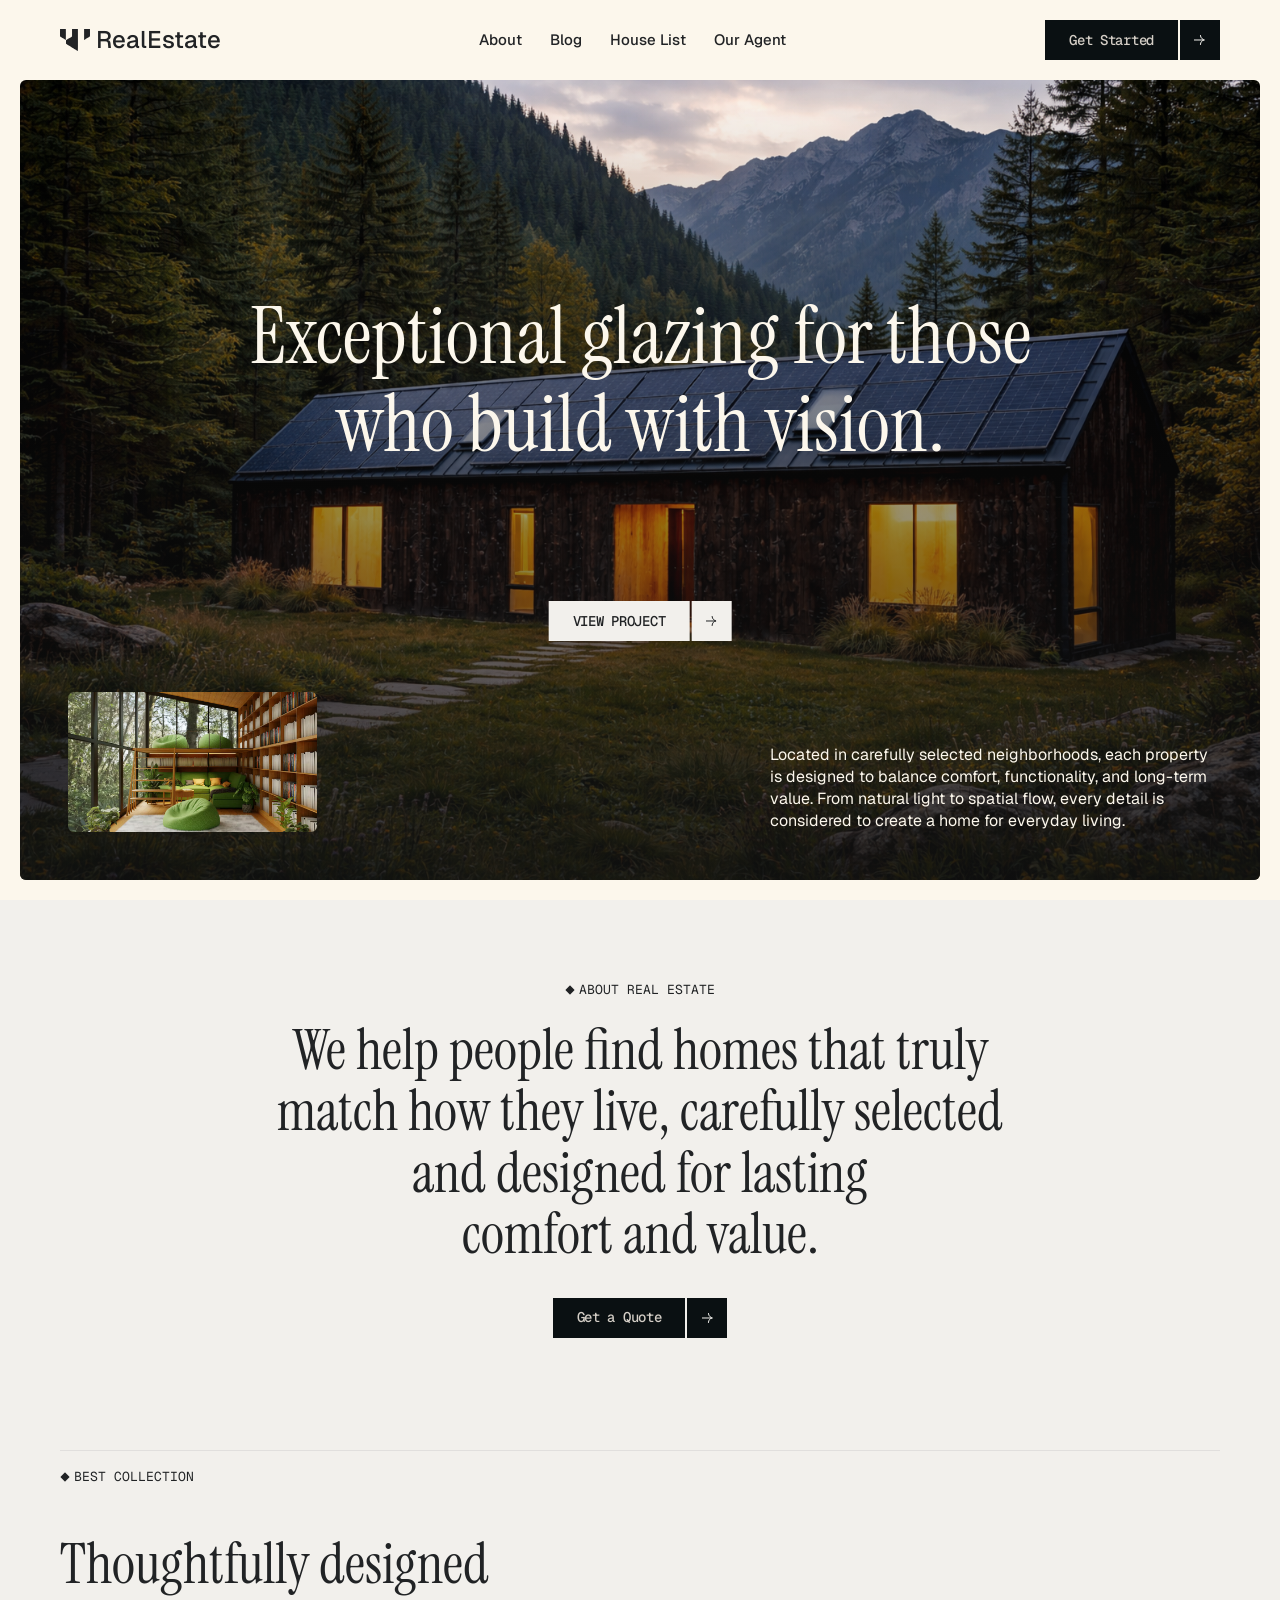
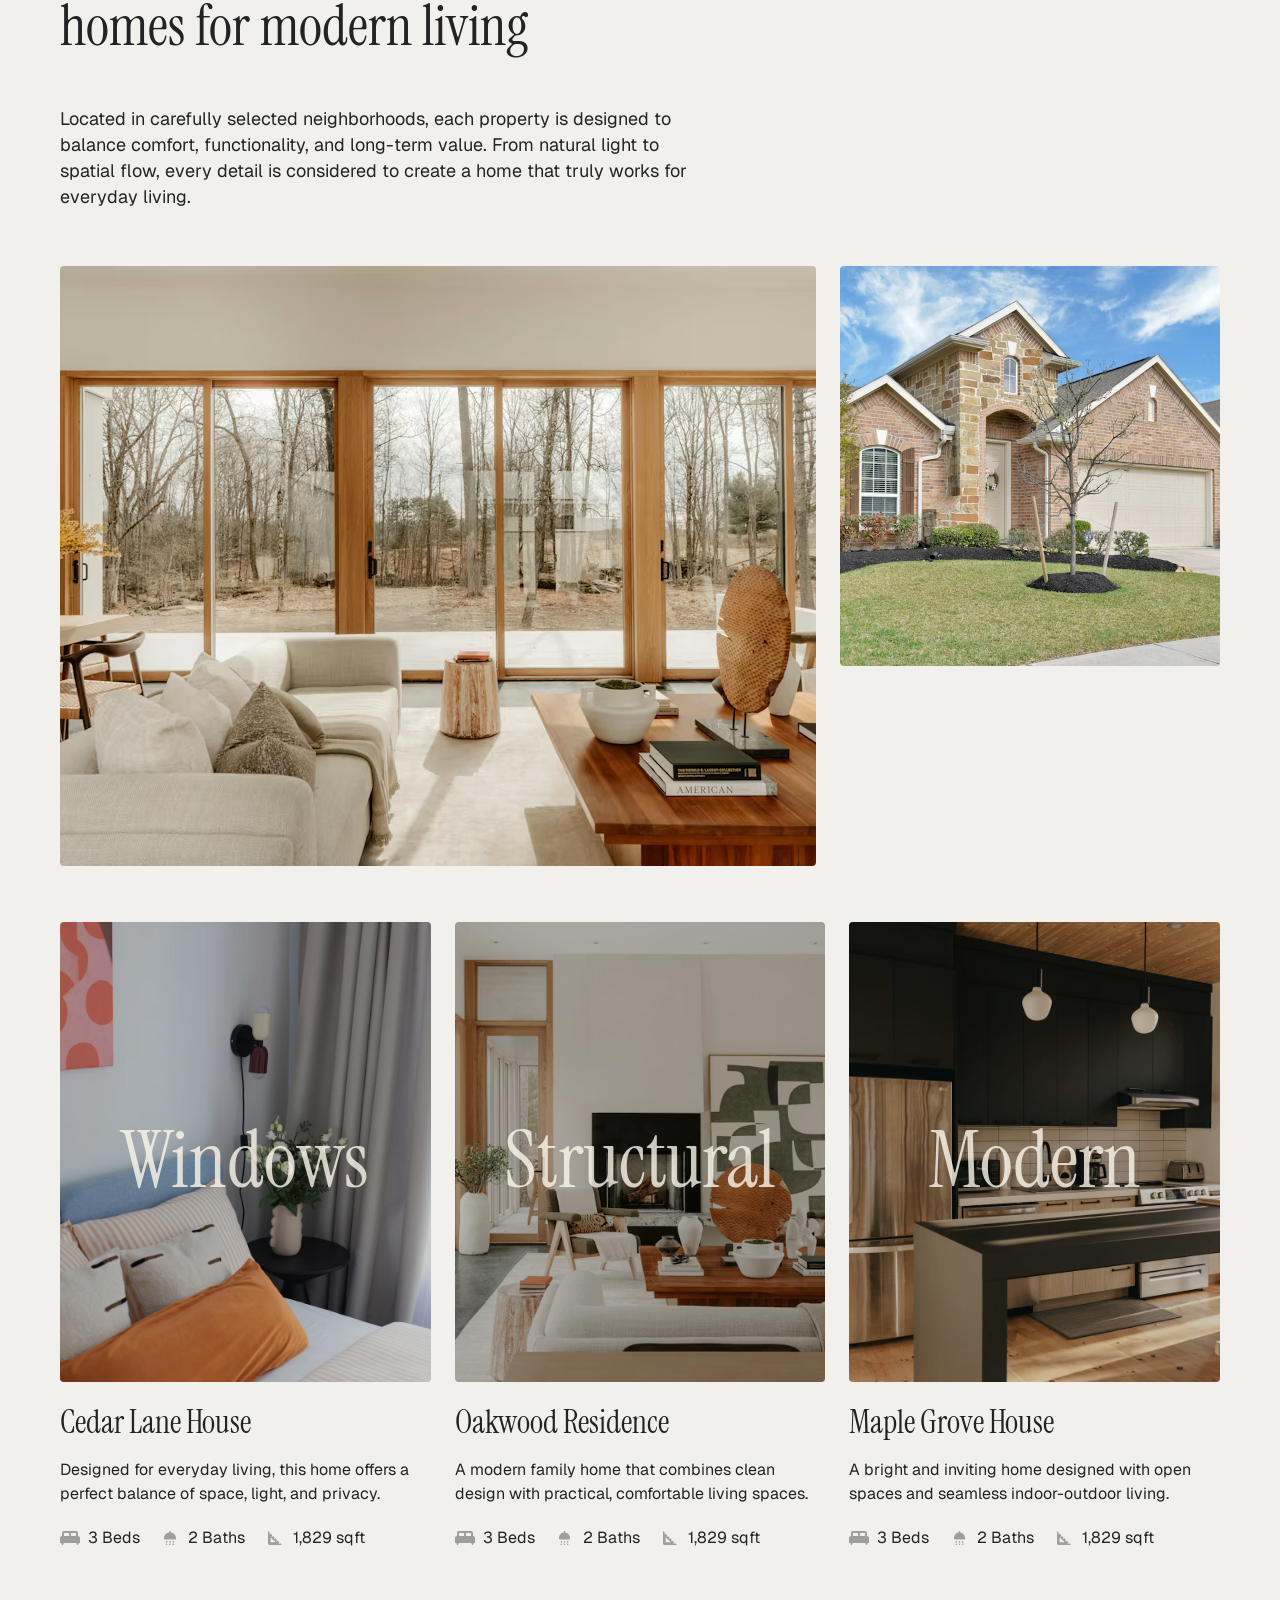
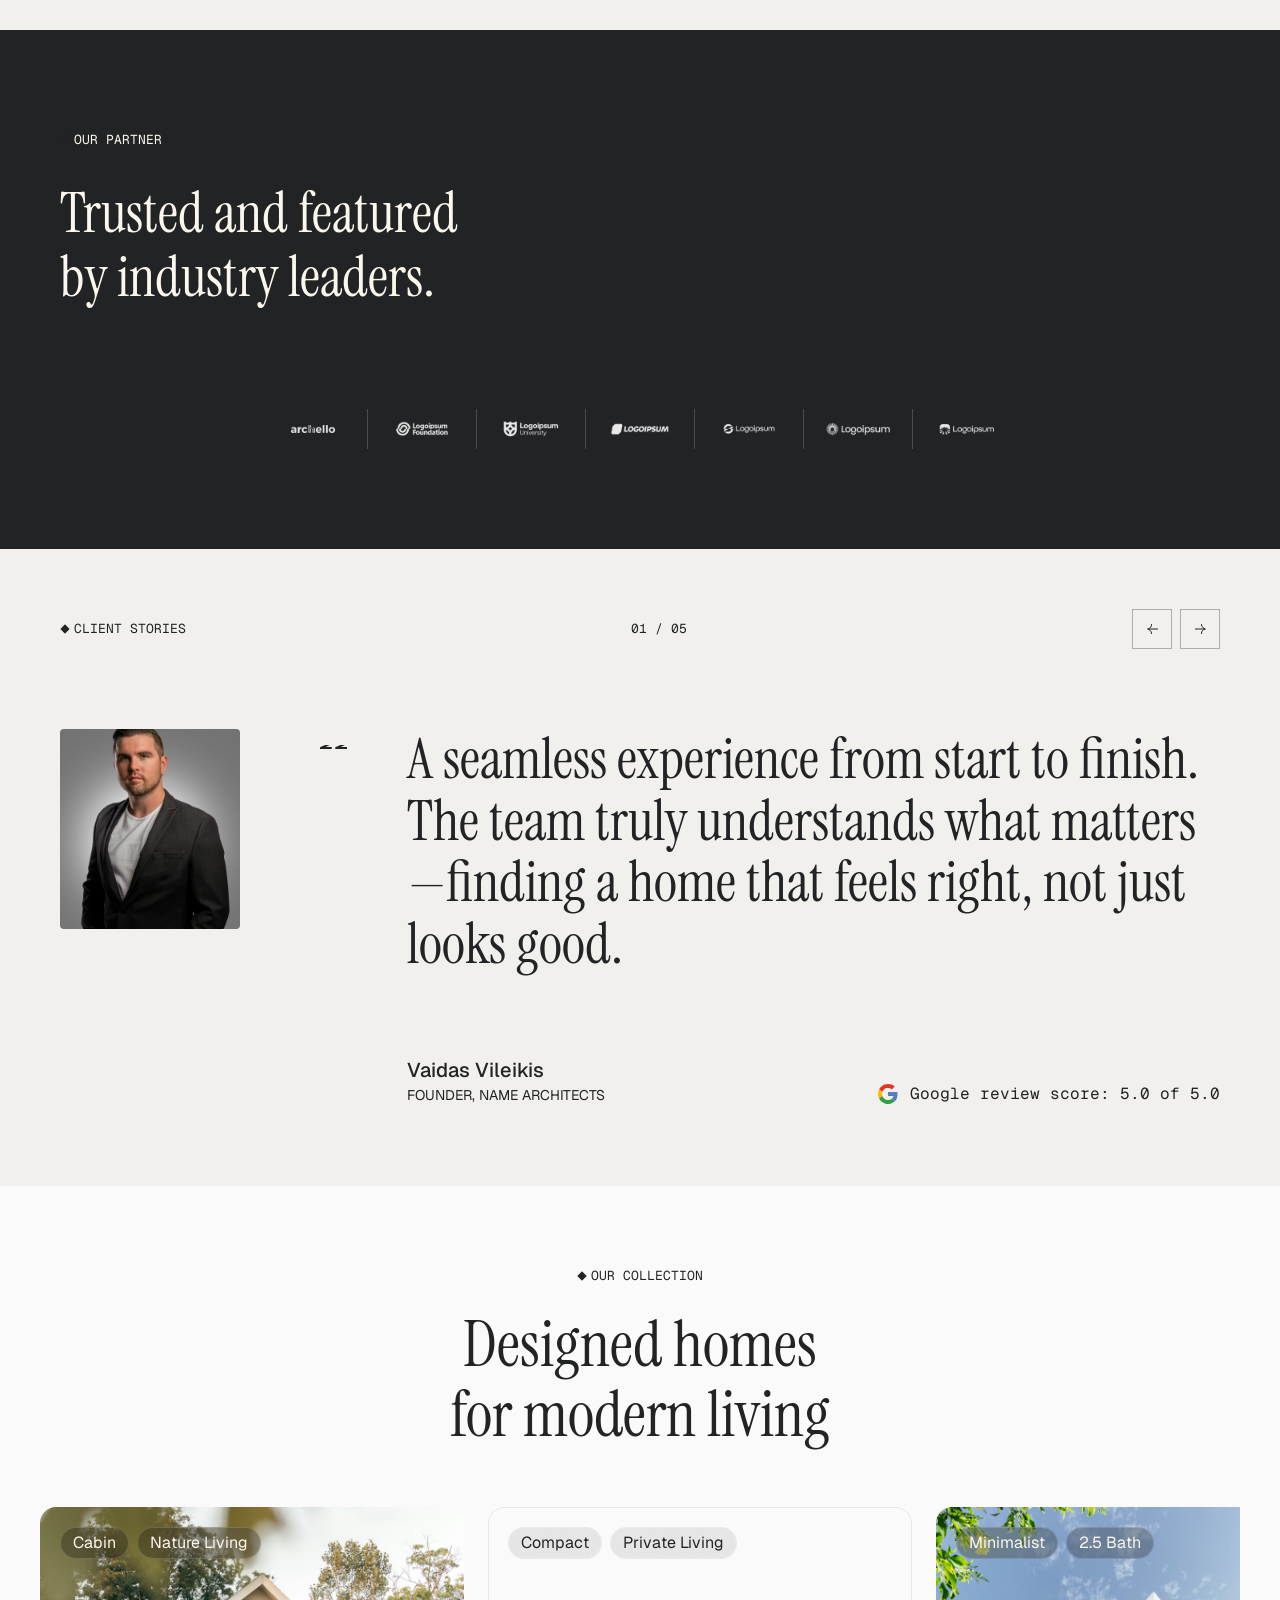
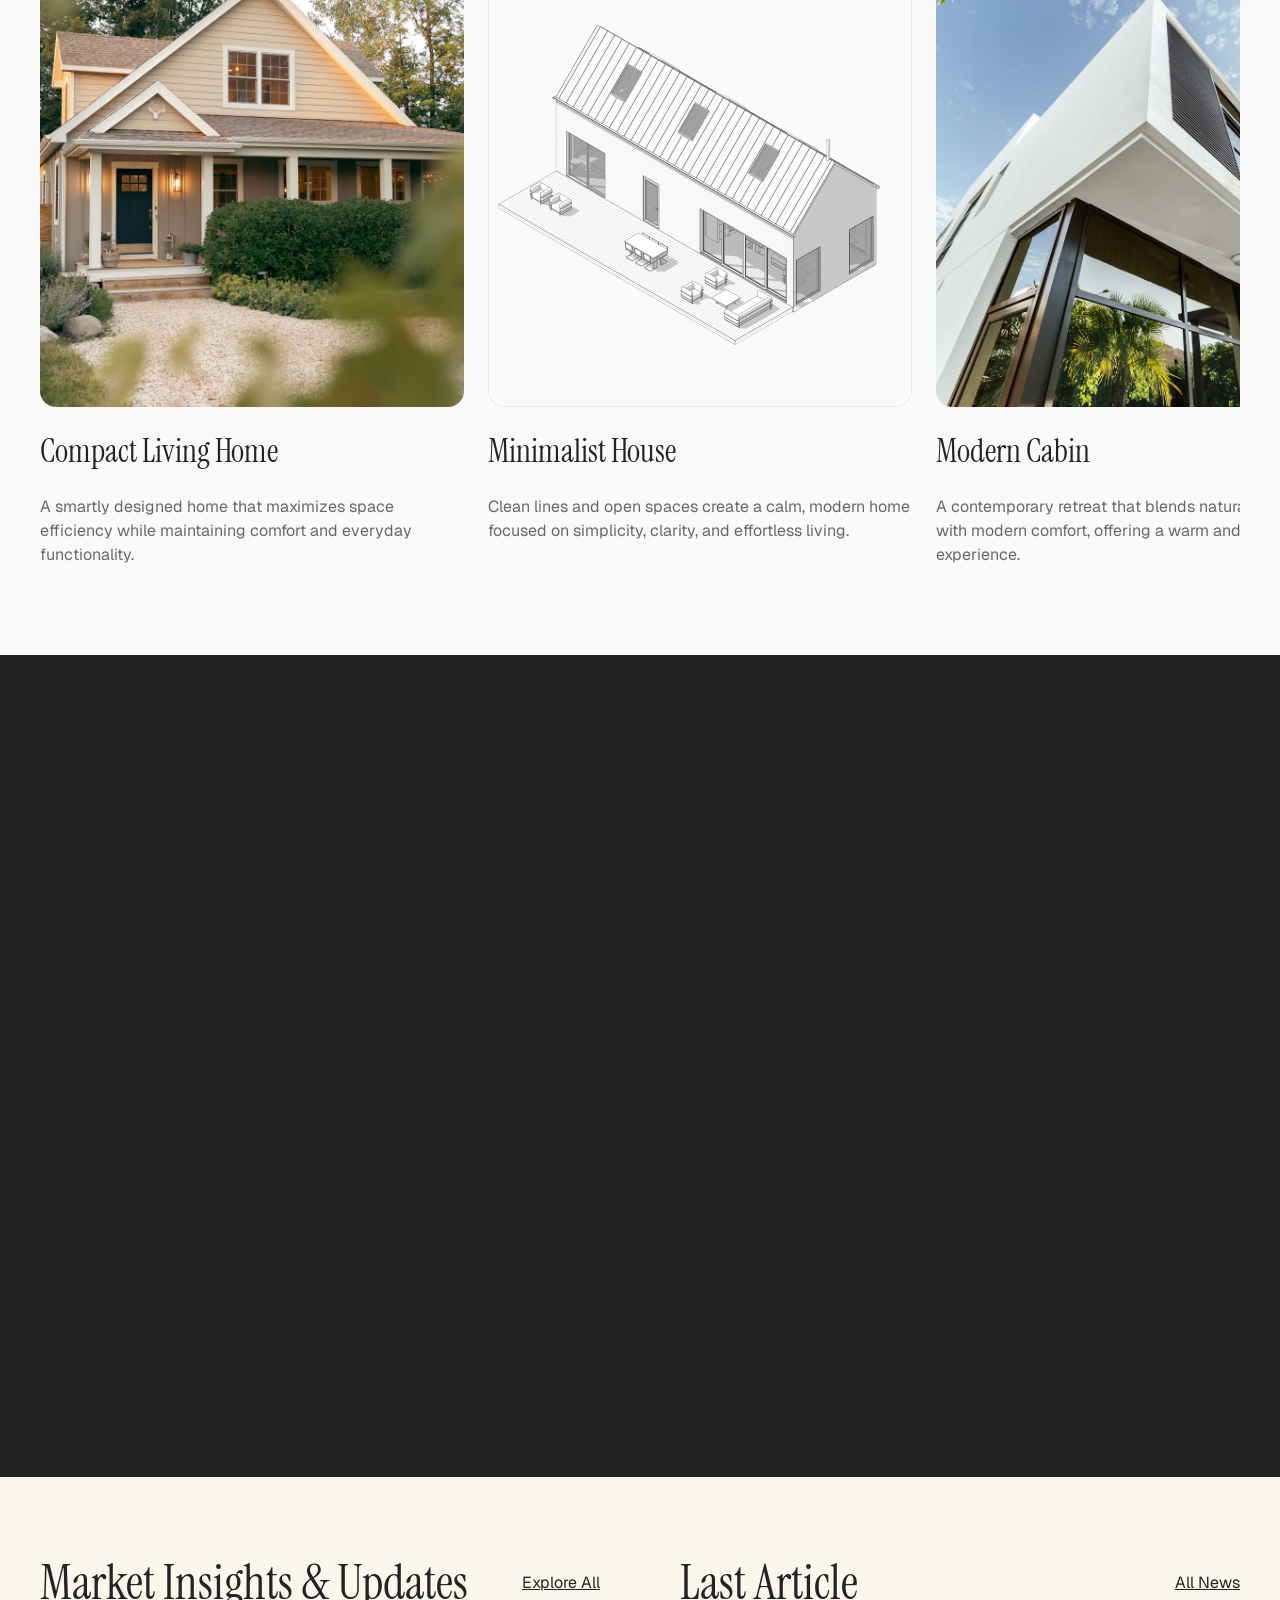
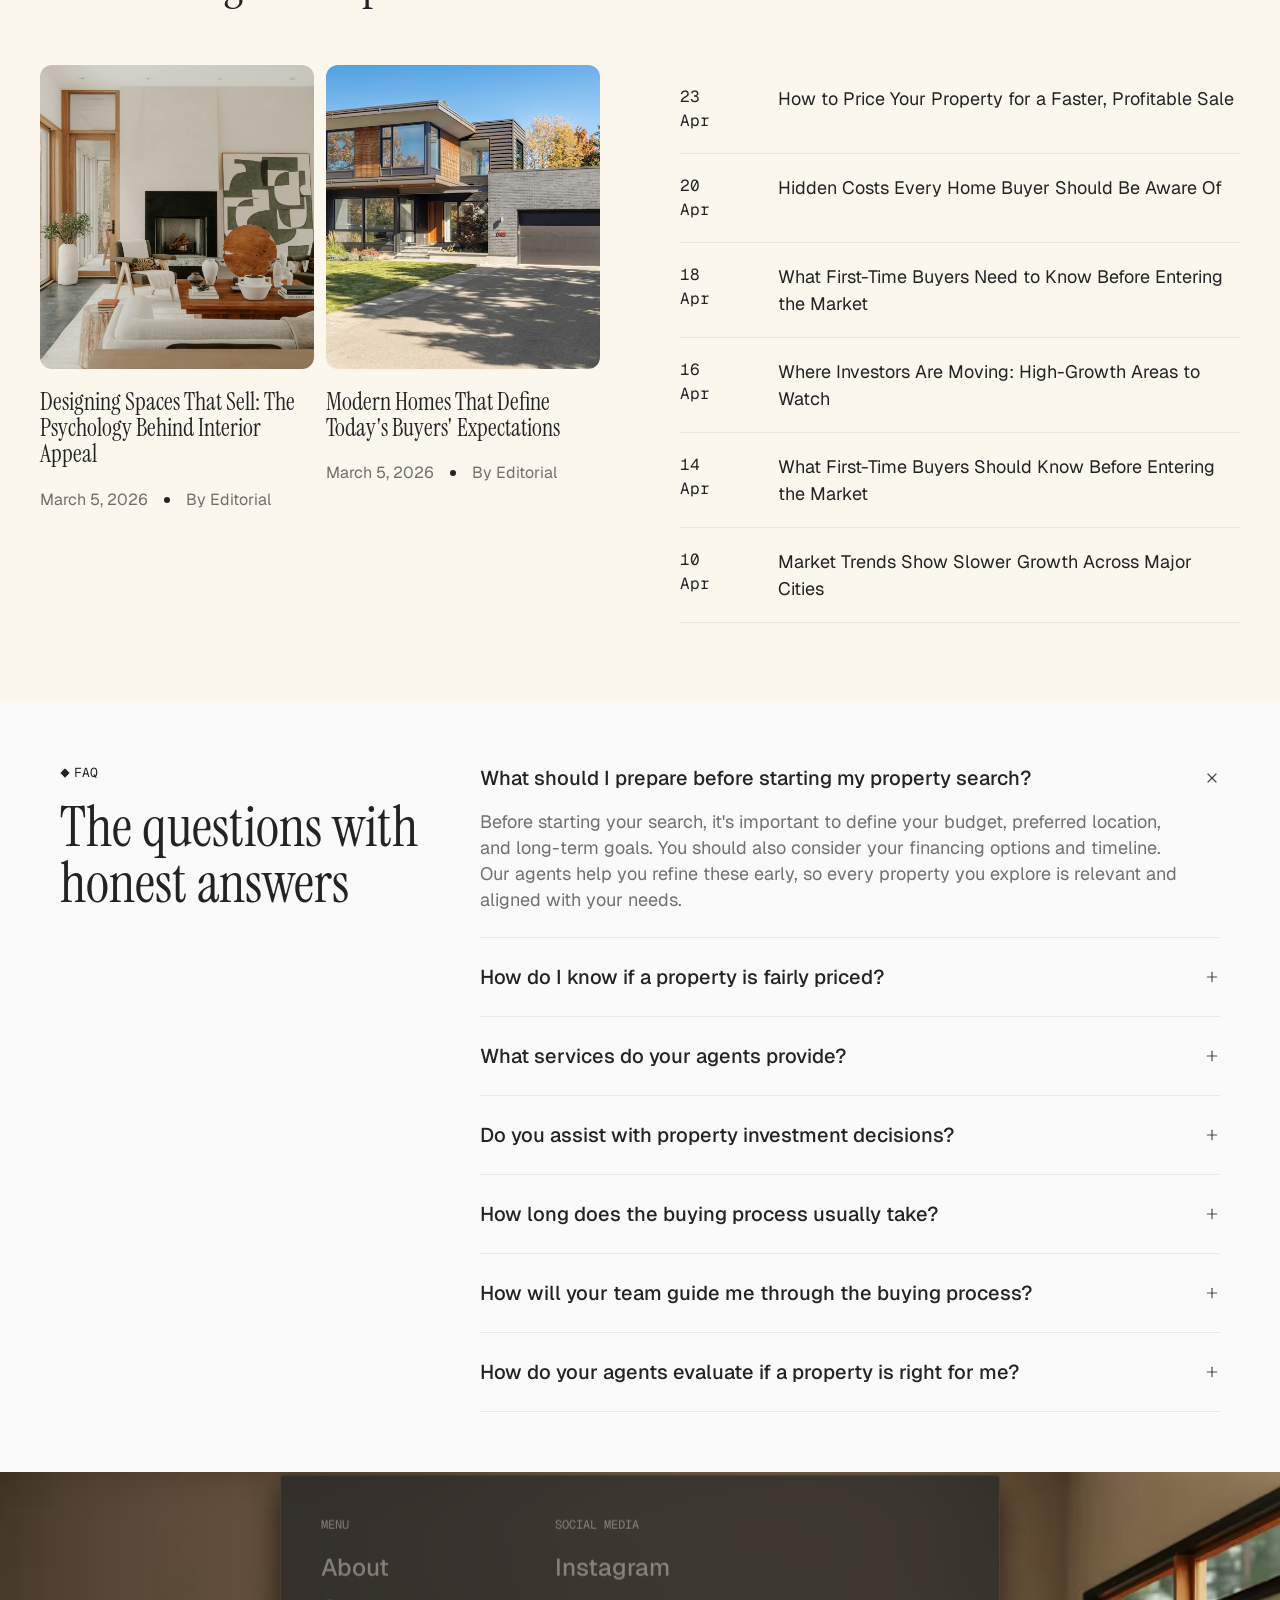
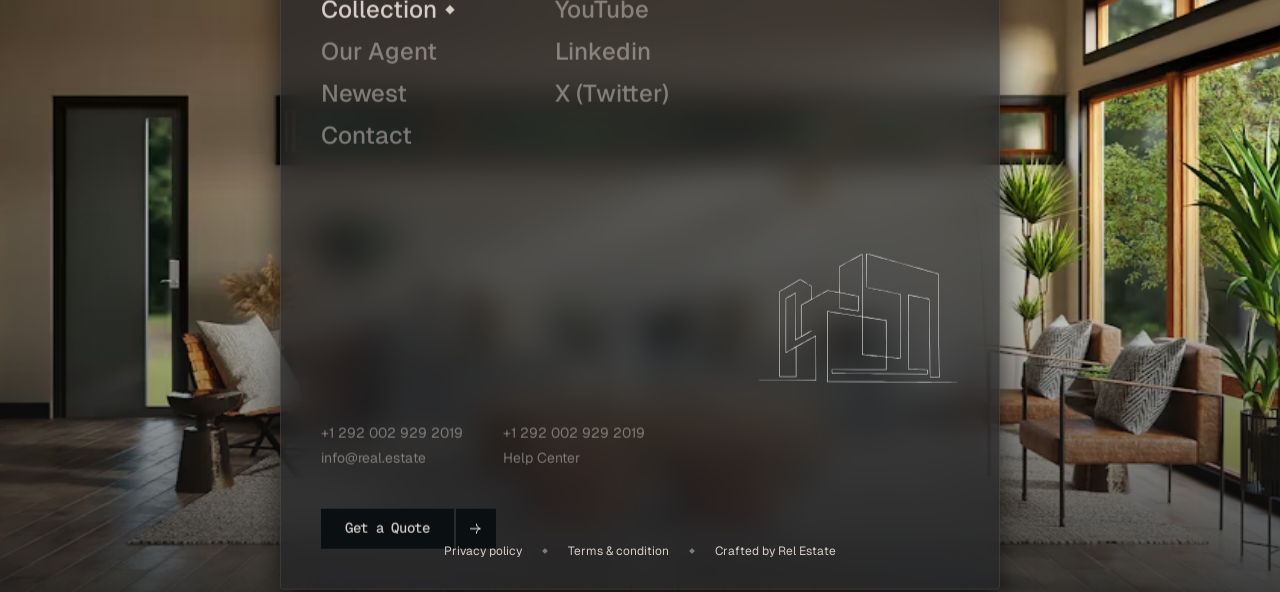
==== commit 6f5f1866: "Update nav links, button hover, scroll-reveal stagger, hidden scrollbars - Replace the placeholder n" ====
--- a/index.html
+++ b/index.html
@@ -32,11 +32,10 @@
 
     <div class="nav__drawer" id="primary-menu">
       <ul class="nav__menu">
-        <li><a href="#" class="nav__item">Housing <img src="assets/images/icons/icon-chevron-down.svg" alt="" class="nav__item-icon" /></a></li>
-        <li><a href="#" class="nav__item">Standart <img src="assets/images/icons/icon-chevron-down.svg" alt="" class="nav__item-icon" /></a></li>
-        <li><a href="#" class="nav__item">How it Works <img src="assets/images/icons/icon-chevron-down.svg" alt="" class="nav__item-icon" /></a></li>
-        <li><a href="#" class="nav__item">Portfolio <img src="assets/images/icons/icon-chevron-down.svg" alt="" class="nav__item-icon" /></a></li>
-        <li><a href="#" class="nav__item">Resources <img src="assets/images/icons/icon-chevron-down.svg" alt="" class="nav__item-icon" /></a></li>
+        <li><a href="about.html" class="nav__item">About</a></li>
+        <li><a href="blog.html" class="nav__item">Blog</a></li>
+        <li><a href="house-list.html" class="nav__item">House List</a></li>
+        <li><a href="our-agent.html" class="nav__item">Our Agent</a></li>
       </ul>
 
       <div class="nav__actions">
--- a/assets/css/style.css
+++ b/assets/css/style.css
@@ -84,6 +84,11 @@
   display: inline-flex;
   align-items: stretch;
   gap: 2px;
+  transition: gap 0.25s ease;
+}
+
+.btn:hover {
+  gap: 8px;
 }
 
 .btn__label {
--- a/assets/css/module-css/our-collection.css
+++ b/assets/css/module-css/our-collection.css
@@ -29,8 +29,13 @@
   display: flex;
   gap: var(--space-xl);
   overflow-x: auto;
-  scrollbar-width: thin;
+  scrollbar-width: none;
+  -ms-overflow-style: none;
   padding-bottom: var(--space-xs);
+}
+
+.collection__cards::-webkit-scrollbar {
+  display: none;
 }
 
 .collection-card {
--- a/assets/css/responsive.css
+++ b/assets/css/responsive.css
@@ -430,6 +430,12 @@
     order: 3;
     width: 100%;
     overflow-x: auto;
+    scrollbar-width: none;
+    -ms-overflow-style: none;
+  }
+
+  .listings-pagination__pages::-webkit-scrollbar {
+    display: none;
   }
 
   .listings-pagination__btn {
@@ -710,8 +716,13 @@
     flex-wrap: nowrap;
     overflow-x: auto;
     padding-bottom: var(--space-2xs);
-    scrollbar-width: thin;
-    width: 100%;
+    scrollbar-width: none;
+    -ms-overflow-style: none;
+    width: 100%;
+  }
+
+  .filter-pills::-webkit-scrollbar {
+    display: none;
   }
 
   .newsletter__ratings {
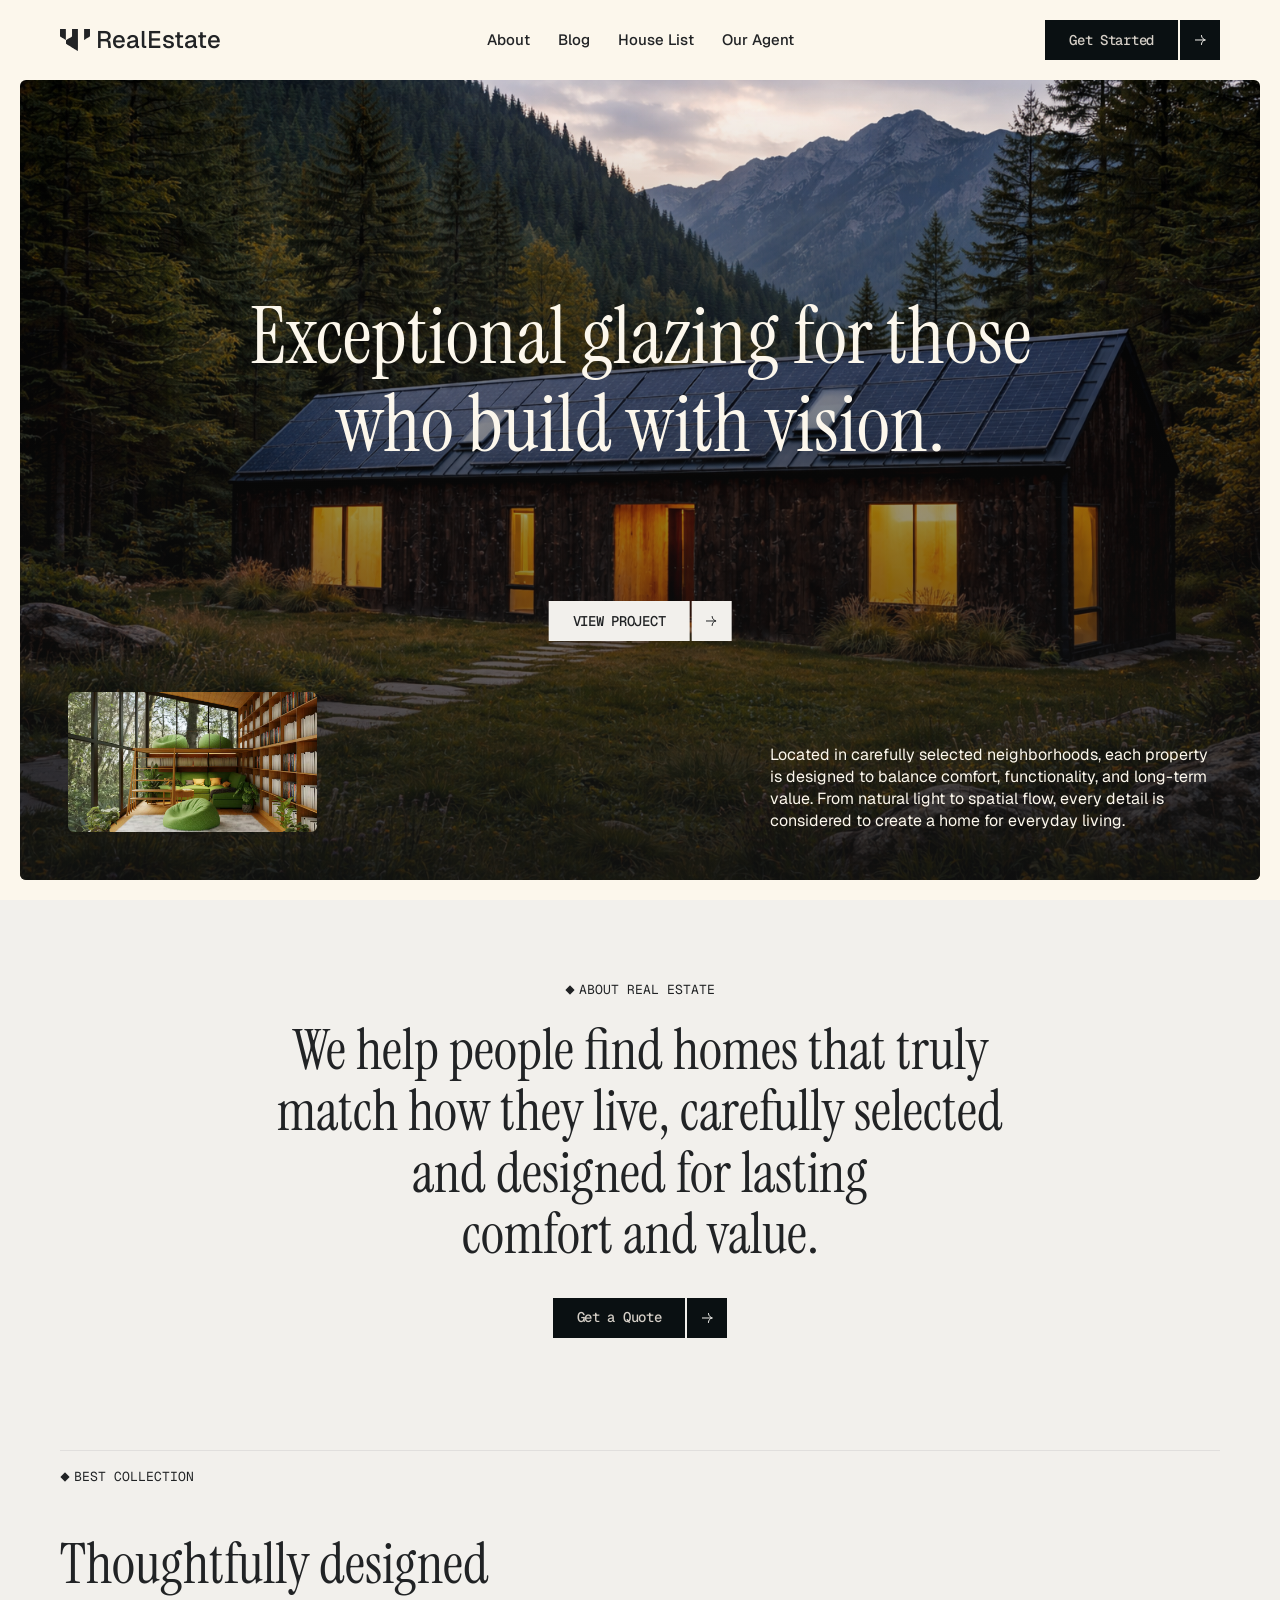
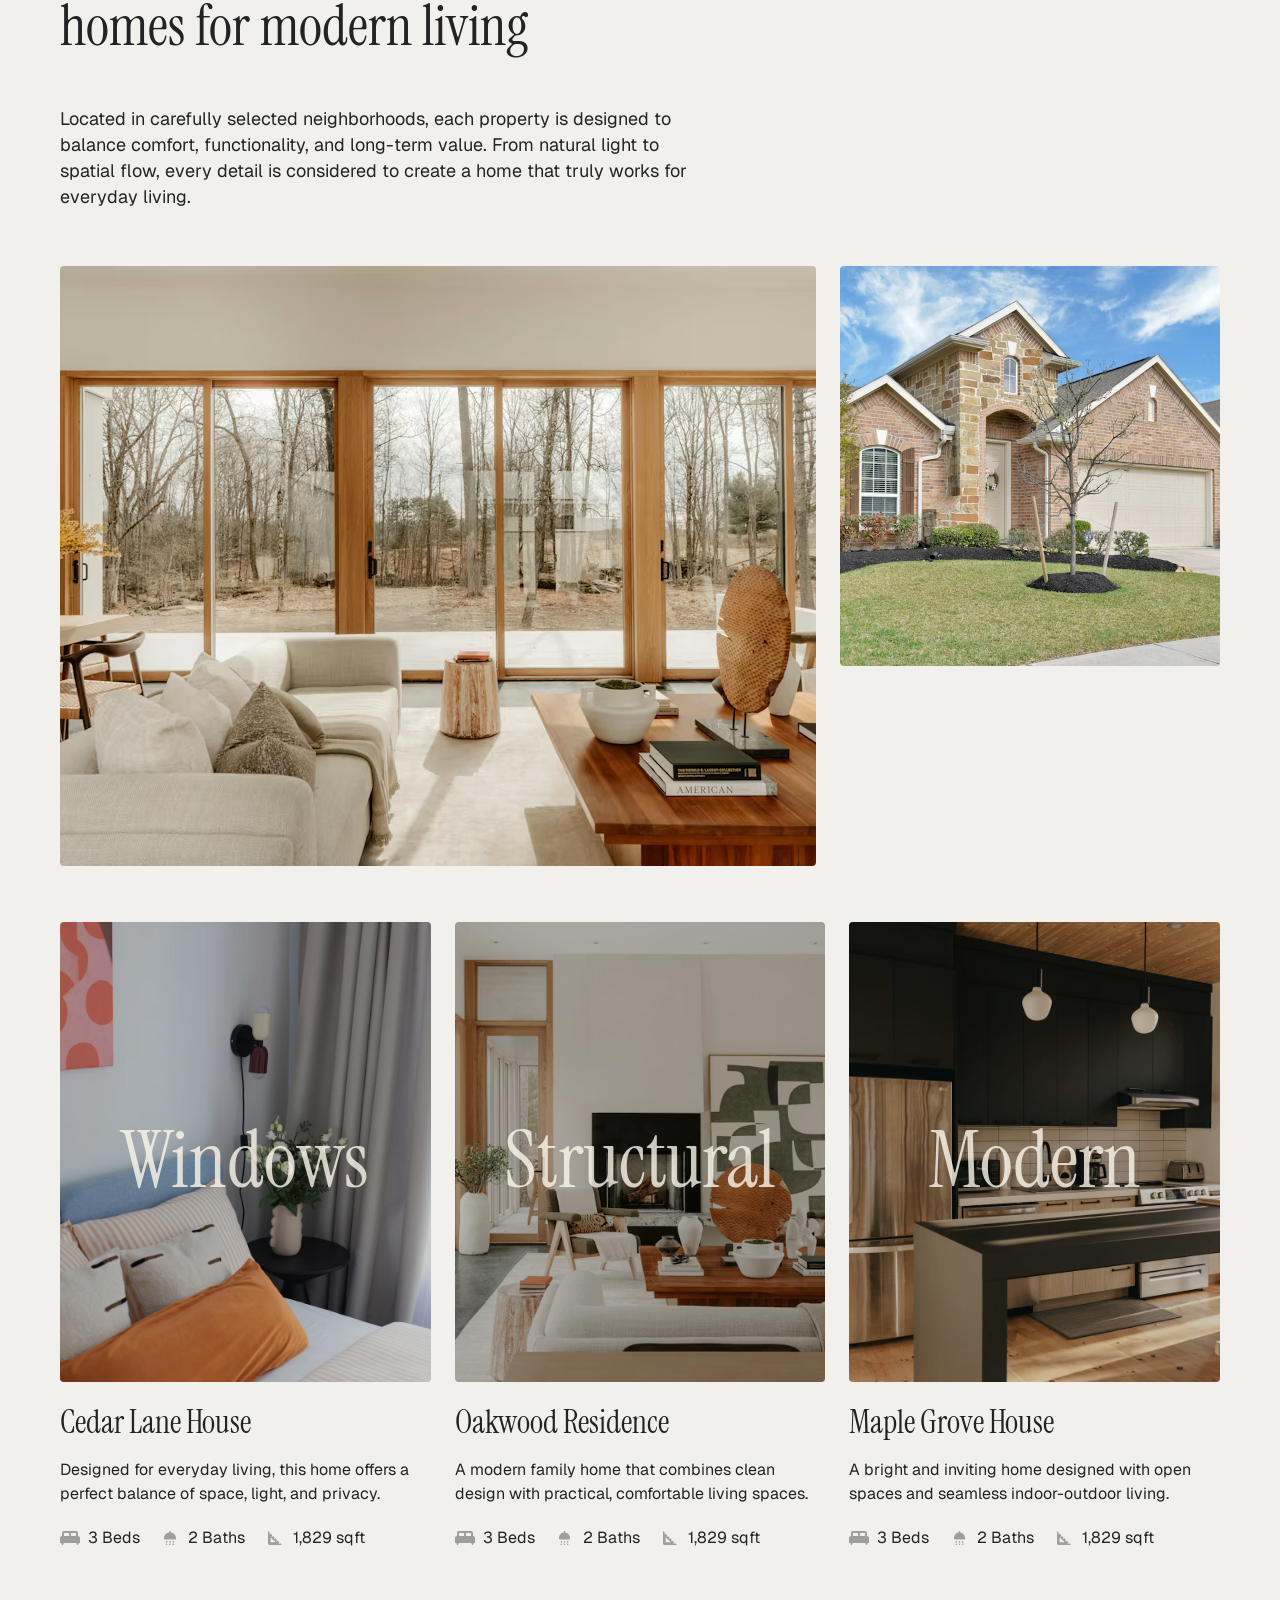
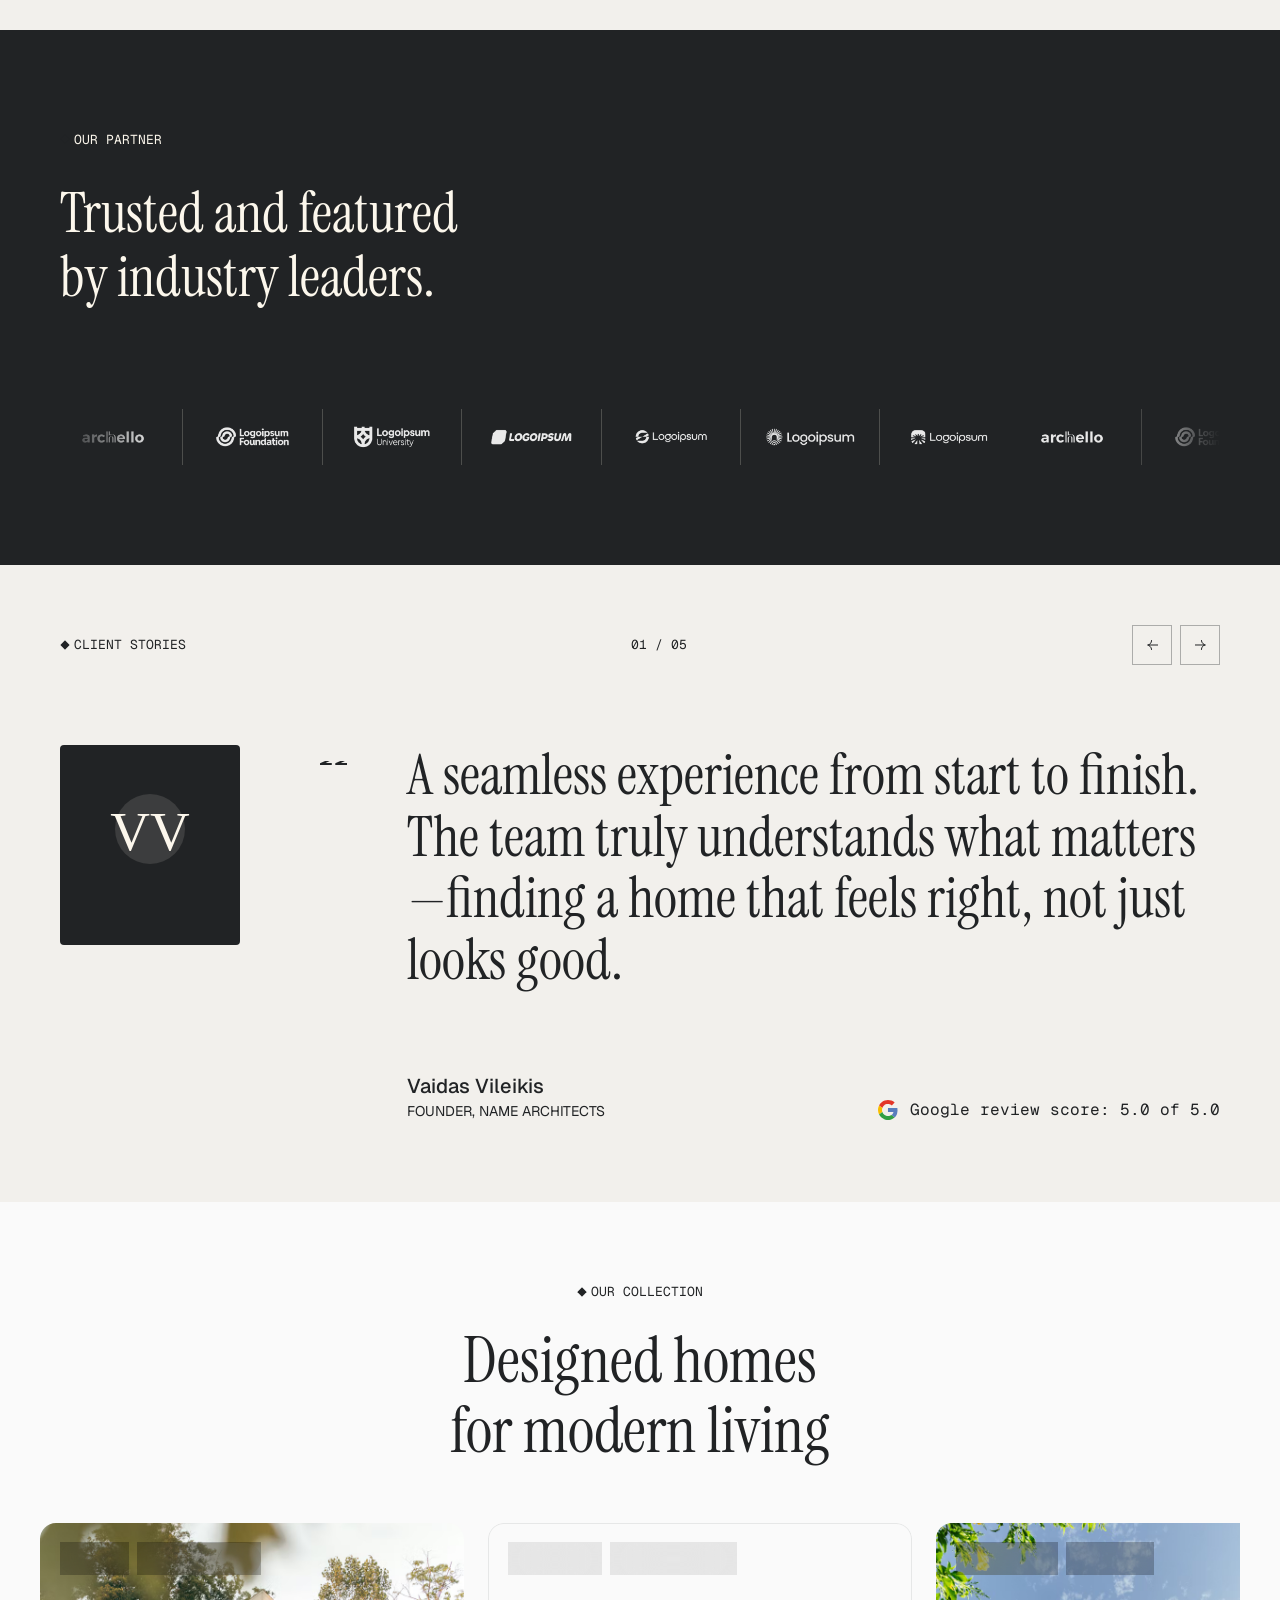
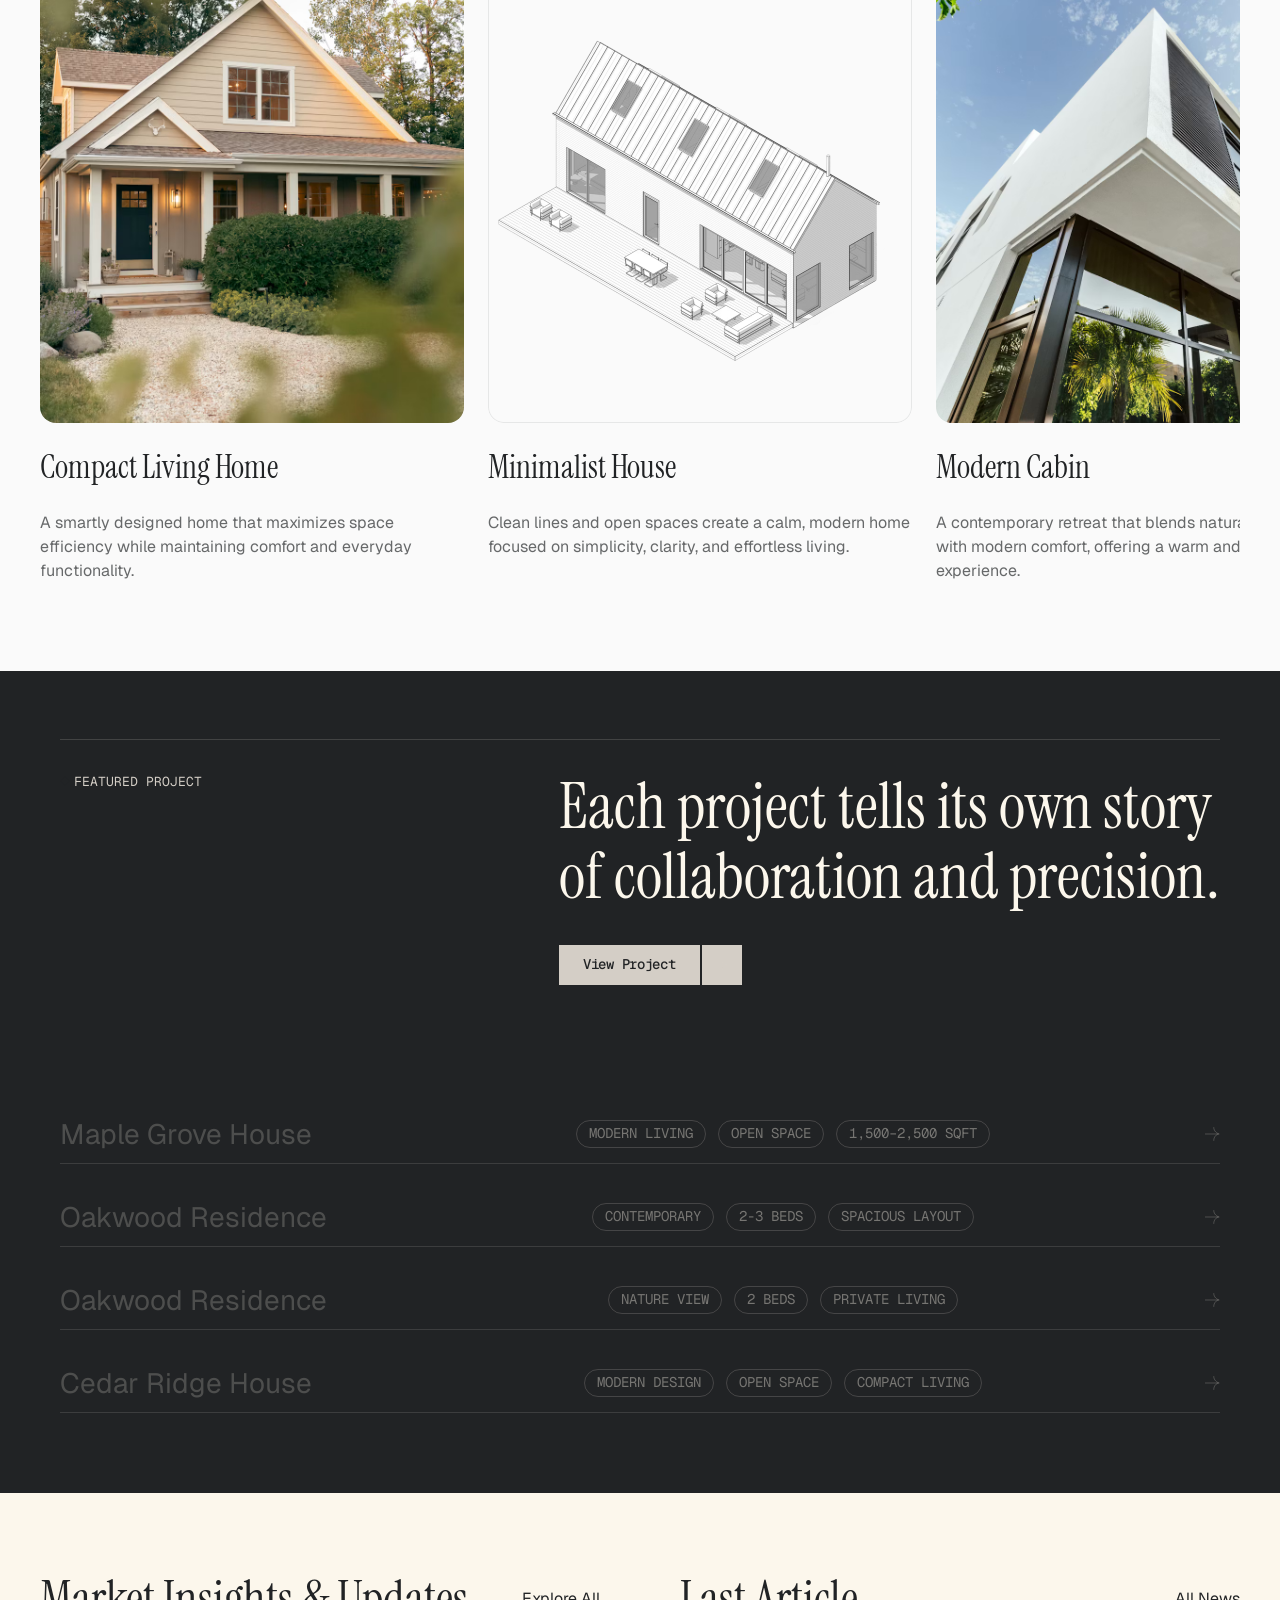
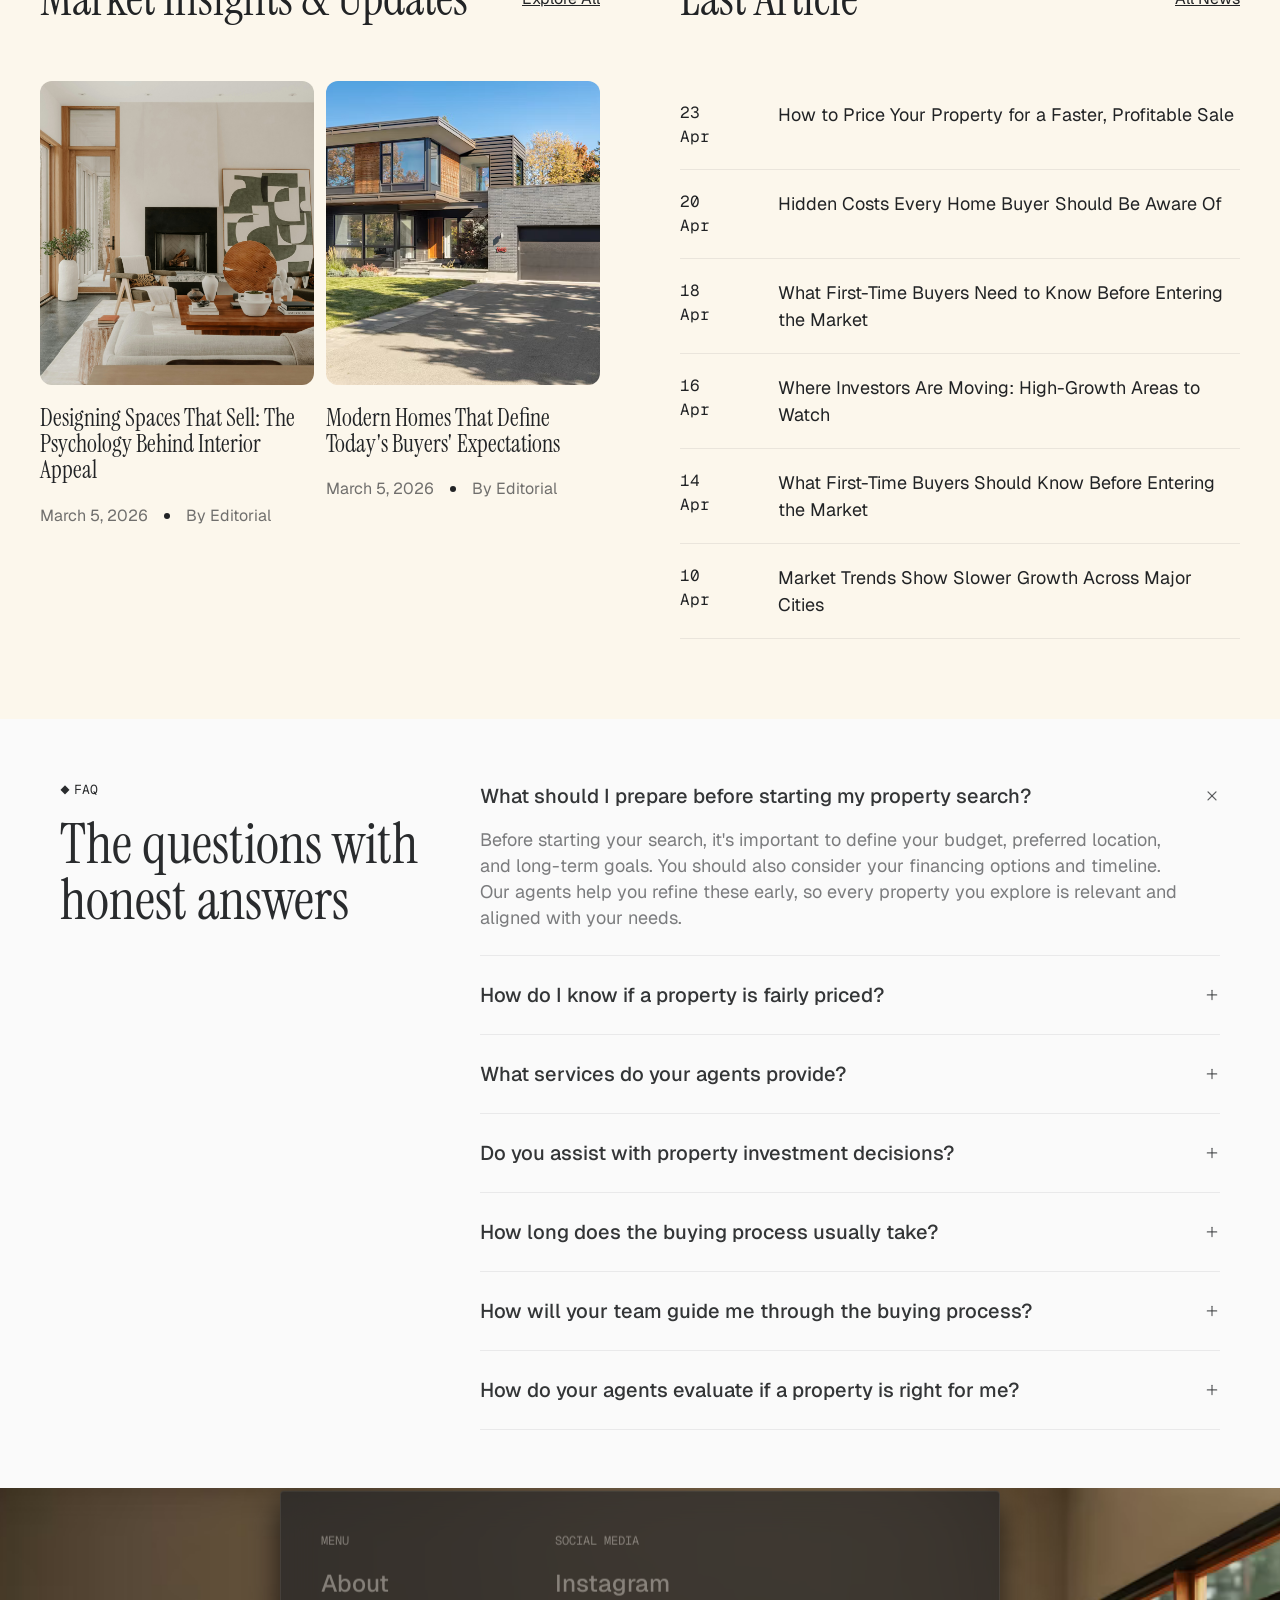
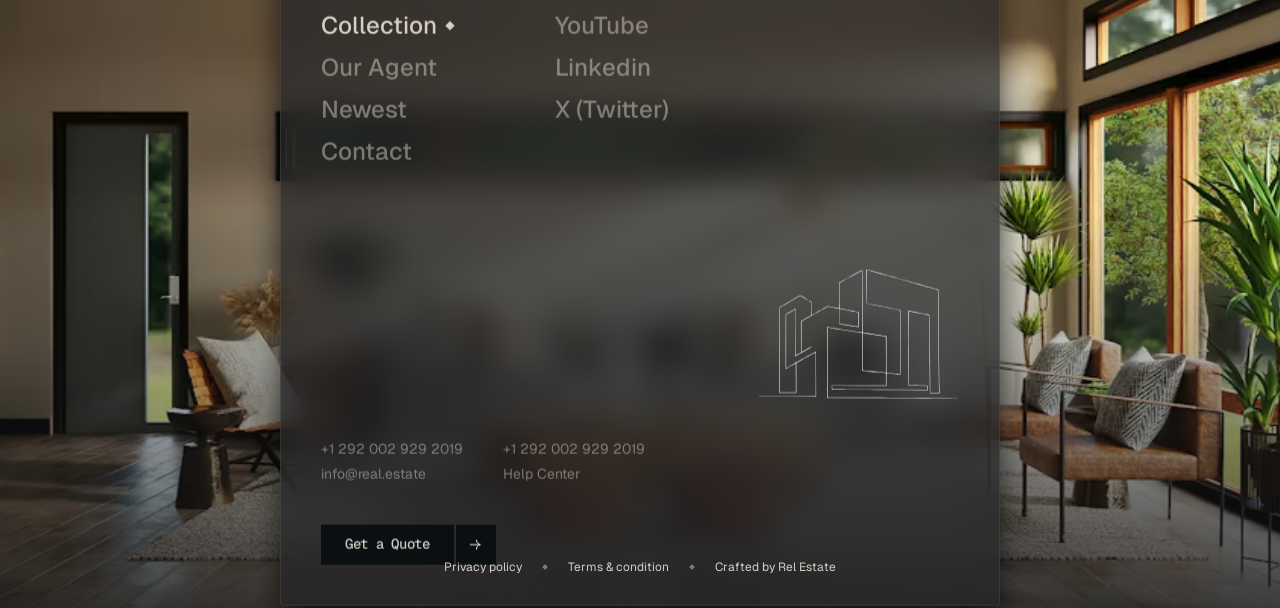
==== commit 949ab922: "Add nav centering fix, partners ticker, testimonials carousel, and hover previews - Keep nav menu ce" ====
--- a/index.html
+++ b/index.html
@@ -14,9 +14,9 @@
 <link rel="stylesheet" href="assets/css/module-css/home-about.css" />
 <link rel="stylesheet" href="assets/css/module-css/best-collection.css" />
 <link rel="stylesheet" href="assets/css/module-css/partners.css" />
-<link rel="stylesheet" href="assets/css/module-css/testimonials.css" />
+<link rel="stylesheet" href="assets/css/module-css/testimonials.css?v=2" />
 <link rel="stylesheet" href="assets/css/module-css/our-collection.css" />
-<link rel="stylesheet" href="assets/css/module-css/featured-project.css" />
+<link rel="stylesheet" href="assets/css/module-css/featured-project.css?v=2" />
 <link rel="stylesheet" href="assets/css/module-css/market-insights.css" />
 <link rel="stylesheet" href="assets/css/module-css/faq.css" />
 <link rel="stylesheet" href="assets/css/responsive.css" />
@@ -178,21 +178,38 @@
       </span>
       <h2 class="partners__heading">Trusted and featured<br />by industry leaders.</h2>
     </div>
-    <ul class="partners__list">
-      <li><img src="assets/images/partners/partner-logo-1.png" alt="Logoipsum Foundation" class="partners__logo" /></li>
-      <li class="partners__divider" aria-hidden="true"></li>
-      <li><img src="assets/images/partners/partner-logo-2.png" alt="Logoipsum University" class="partners__logo" /></li>
-      <li class="partners__divider" aria-hidden="true"></li>
-      <li><img src="assets/images/partners/partner-logo-3.png" alt="Logoipsum" class="partners__logo" /></li>
-      <li class="partners__divider" aria-hidden="true"></li>
-      <li><img src="assets/images/partners/partner-logo-4.png" alt="Logoipsum" class="partners__logo" /></li>
-      <li class="partners__divider" aria-hidden="true"></li>
-      <li><img src="assets/images/partners/partner-logo-5.png" alt="Logoipsum" class="partners__logo" /></li>
-      <li class="partners__divider" aria-hidden="true"></li>
-      <li><img src="assets/images/partners/partner-logo-6.png" alt="Logoipsum" class="partners__logo" /></li>
-      <li class="partners__divider" aria-hidden="true"></li>
-      <li><img src="assets/images/partners/partner-logo-7.png" alt="Logoipsum" class="partners__logo" /></li>
-    </ul>
+    <div class="partners__marquee">
+      <ul class="partners__list partners__list--track">
+        <li><img src="assets/images/partners/partner-logo-1.png" alt="Logoipsum Foundation" class="partners__logo" /></li>
+        <li class="partners__divider" aria-hidden="true"></li>
+        <li><img src="assets/images/partners/partner-logo-2.png" alt="Logoipsum University" class="partners__logo" /></li>
+        <li class="partners__divider" aria-hidden="true"></li>
+        <li><img src="assets/images/partners/partner-logo-3.png" alt="Logoipsum" class="partners__logo" /></li>
+        <li class="partners__divider" aria-hidden="true"></li>
+        <li><img src="assets/images/partners/partner-logo-4.png" alt="Logoipsum" class="partners__logo" /></li>
+        <li class="partners__divider" aria-hidden="true"></li>
+        <li><img src="assets/images/partners/partner-logo-5.png" alt="Logoipsum" class="partners__logo" /></li>
+        <li class="partners__divider" aria-hidden="true"></li>
+        <li><img src="assets/images/partners/partner-logo-6.png" alt="Logoipsum" class="partners__logo" /></li>
+        <li class="partners__divider" aria-hidden="true"></li>
+        <li><img src="assets/images/partners/partner-logo-7.png" alt="Logoipsum" class="partners__logo" /></li>
+      </ul>
+      <ul class="partners__list partners__list--track" aria-hidden="true">
+        <li><img src="assets/images/partners/partner-logo-1.png" alt="" class="partners__logo" /></li>
+        <li class="partners__divider" aria-hidden="true"></li>
+        <li><img src="assets/images/partners/partner-logo-2.png" alt="" class="partners__logo" /></li>
+        <li class="partners__divider" aria-hidden="true"></li>
+        <li><img src="assets/images/partners/partner-logo-3.png" alt="" class="partners__logo" /></li>
+        <li class="partners__divider" aria-hidden="true"></li>
+        <li><img src="assets/images/partners/partner-logo-4.png" alt="" class="partners__logo" /></li>
+        <li class="partners__divider" aria-hidden="true"></li>
+        <li><img src="assets/images/partners/partner-logo-5.png" alt="" class="partners__logo" /></li>
+        <li class="partners__divider" aria-hidden="true"></li>
+        <li><img src="assets/images/partners/partner-logo-6.png" alt="" class="partners__logo" /></li>
+        <li class="partners__divider" aria-hidden="true"></li>
+        <li><img src="assets/images/partners/partner-logo-7.png" alt="" class="partners__logo" /></li>
+      </ul>
+    </div>
   </section>
 
   <!-- Testimonials -->
@@ -214,25 +231,117 @@
     </div>
 
     <div class="testimonials__body">
-      <div class="testimonials__photo">
-        <img src="assets/images/testimonials/testimonial-photo.png" alt="Portrait of Vaidas Vileikis" />
-      </div>
-      <div class="testimonials__content">
-        <img src="assets/images/icons/icon-quote.svg" alt="" class="testimonials__quote-icon" />
-        <div class="testimonials__text-wrap">
-          <blockquote class="testimonials__quote">A seamless experience from start to finish. The team truly understands what matters—finding a home that feels right, not just looks good.</blockquote>
-          <div class="testimonials__meta">
-            <div>
-              <p class="testimonials__author-name">Vaidas Vileikis</p>
-              <p class="testimonials__author-role">FOUNDER, NAME ARCHITECTS</p>
+     <div class="testimonials__track">
+      <div class="testimonials__slide" data-active="true">
+        <div class="testimonials__photo">
+          <img src="assets/images/testimonials/testimonial-photo-1.svg" alt="Portrait of Vaidas Vileikis" />
+        </div>
+        <div class="testimonials__content">
+          <img src="assets/images/icons/icon-quote.svg" alt="" class="testimonials__quote-icon" />
+          <div class="testimonials__text-wrap">
+            <blockquote class="testimonials__quote">A seamless experience from start to finish. The team truly understands what matters—finding a home that feels right, not just looks good.</blockquote>
+            <div class="testimonials__meta">
+              <div>
+                <p class="testimonials__author-name">Vaidas Vileikis</p>
+                <p class="testimonials__author-role">FOUNDER, NAME ARCHITECTS</p>
+              </div>
+              <div class="testimonials__rating">
+                <img src="assets/images/icons/icon-google.svg" alt="Google" />
+                Google review score: 5.0 of 5.0
+              </div>
             </div>
-            <div class="testimonials__rating">
-              <img src="assets/images/icons/icon-google.svg" alt="Google" />
-              Google review score: 5.0 of 5.0
+          </div>
+        </div>
+      </div>
+
+      <div class="testimonials__slide">
+        <div class="testimonials__photo">
+          <img src="assets/images/testimonials/testimonial-photo-2.svg" alt="Portrait of Elena Kaspars" />
+        </div>
+        <div class="testimonials__content">
+          <img src="assets/images/icons/icon-quote.svg" alt="" class="testimonials__quote-icon" />
+          <div class="testimonials__text-wrap">
+            <blockquote class="testimonials__quote">The market insight and hands-on guidance made a stressful process feel effortless from the very first walkthrough.</blockquote>
+            <div class="testimonials__meta">
+              <div>
+                <p class="testimonials__author-name">Elena Kaspars</p>
+                <p class="testimonials__author-role">INTERIOR DESIGNER, STUDIO NORDLYS</p>
+              </div>
+              <div class="testimonials__rating">
+                <img src="assets/images/icons/icon-google.svg" alt="Google" />
+                Google review score: 4.9 of 5.0
+              </div>
             </div>
           </div>
         </div>
       </div>
+
+      <div class="testimonials__slide">
+        <div class="testimonials__photo">
+          <img src="assets/images/testimonials/testimonial-photo-3.svg" alt="Portrait of Marcus Reyes" />
+        </div>
+        <div class="testimonials__content">
+          <img src="assets/images/icons/icon-quote.svg" alt="" class="testimonials__quote-icon" />
+          <div class="testimonials__text-wrap">
+            <blockquote class="testimonials__quote">They listened to what we actually needed instead of pushing listings. We found our home in three weeks.</blockquote>
+            <div class="testimonials__meta">
+              <div>
+                <p class="testimonials__author-name">Marcus Reyes</p>
+                <p class="testimonials__author-role">FIRST-TIME HOMEBUYER</p>
+              </div>
+              <div class="testimonials__rating">
+                <img src="assets/images/icons/icon-google.svg" alt="Google" />
+                Google review score: 5.0 of 5.0
+              </div>
+            </div>
+          </div>
+        </div>
+      </div>
+
+      <div class="testimonials__slide">
+        <div class="testimonials__photo">
+          <img src="assets/images/testimonials/testimonial-photo-4.svg" alt="Portrait of Sophia Lindgren" />
+        </div>
+        <div class="testimonials__content">
+          <img src="assets/images/icons/icon-quote.svg" alt="" class="testimonials__quote-icon" />
+          <div class="testimonials__text-wrap">
+            <blockquote class="testimonials__quote">Transparent numbers, fast communication, and a network that opened doors we couldn't have found alone.</blockquote>
+            <div class="testimonials__meta">
+              <div>
+                <p class="testimonials__author-name">Sophia Lindgren</p>
+                <p class="testimonials__author-role">PROPERTY INVESTOR, LINDGREN CAPITAL</p>
+              </div>
+              <div class="testimonials__rating">
+                <img src="assets/images/icons/icon-google.svg" alt="Google" />
+                Google review score: 4.8 of 5.0
+              </div>
+            </div>
+          </div>
+        </div>
+      </div>
+
+      <div class="testimonials__slide">
+        <div class="testimonials__photo">
+          <img src="assets/images/testimonials/testimonial-photo-5.svg" alt="Portrait of Daniel Kessler" />
+        </div>
+        <div class="testimonials__content">
+          <img src="assets/images/icons/icon-quote.svg" alt="" class="testimonials__quote-icon" />
+          <div class="testimonials__text-wrap">
+            <blockquote class="testimonials__quote">Moving across the country felt manageable because every detail, from financing to closing, was handled with care.</blockquote>
+            <div class="testimonials__meta">
+              <div>
+                <p class="testimonials__author-name">Daniel Kessler</p>
+                <p class="testimonials__author-role">RELOCATING EXECUTIVE</p>
+              </div>
+              <div class="testimonials__rating">
+                <img src="assets/images/icons/icon-google.svg" alt="Google" />
+                Google review score: 5.0 of 5.0
+              </div>
+            </div>
+          </div>
+        </div>
+      </div>
+     </div>
     </div>
   </section>
 
@@ -316,7 +425,7 @@
     </div>
 
     <div class="featured__listing">
-      <div class="featured__item">
+      <div class="featured__item" data-preview="assets/images/listings/listing-overlay-maple.png">
         <p class="featured__item-title">Maple Grove House</p>
         <div class="featured__item-tags">
           <span class="tag-pill">Modern Living</span>
@@ -325,7 +434,7 @@
         </div>
         <img src="assets/images/icons/icon-arrow-row.svg" alt="" class="featured__item-arrow" />
       </div>
-      <div class="featured__item">
+      <div class="featured__item" data-preview="assets/images/listings/listing-overlay-oakwood.png">
         <p class="featured__item-title">Oakwood Residence</p>
         <div class="featured__item-tags">
           <span class="tag-pill">Contemporary</span>
@@ -334,7 +443,7 @@
         </div>
         <img src="assets/images/icons/icon-arrow-row.svg" alt="" class="featured__item-arrow" />
       </div>
-      <div class="featured__item featured__item--active">
+      <div class="featured__item" data-preview="assets/images/collections/featured-floating.png">
         <p class="featured__item-title">Oakwood Residence</p>
         <div class="featured__item-tags">
           <span class="tag-pill">Nature View</span>
@@ -342,9 +451,8 @@
           <span class="tag-pill">Private living</span>
         </div>
         <img src="assets/images/icons/icon-arrow-row.svg" alt="" class="featured__item-arrow" />
-        <img src="assets/images/collections/featured-floating.png" alt="Two-story modern gabled house at dusk" class="featured__floating-img" />
-      </div>
-      <div class="featured__item">
+      </div>
+      <div class="featured__item" data-preview="assets/images/listings/listing-overlay-cedar.png">
         <p class="featured__item-title">Cedar Ridge House</p>
         <div class="featured__item-tags">
           <span class="tag-pill">Modern Design</span>
@@ -586,6 +694,6 @@
 </footer>
 
 <script src="assets/js/vendor/gsap.min.js"></script>
-<script src="assets/js/main.js"></script>
+<script src="assets/js/main.js?v=3"></script>
 </body>
 </html>
--- a/assets/css/style.css
+++ b/assets/css/style.css
@@ -184,6 +184,7 @@
   display: flex;
   align-items: center;
   justify-content: space-between;
+  position: relative;
   height: 80px;
   padding-block: 14px;
 }
@@ -214,6 +215,10 @@
   display: flex;
   align-items: center;
   gap: 28px;
+  position: absolute;
+  left: 50%;
+  top: 50%;
+  transform: translate(-50%, -50%);
 }
 
 .nav__item {
--- a/assets/css/module-css/partners.css
+++ b/assets/css/module-css/partners.css
@@ -24,25 +24,67 @@
   line-height: 64px;
 }
 
+.partners__marquee {
+  display: flex;
+  width: 100%;
+  overflow: hidden;
+  -webkit-mask-image: linear-gradient(to right, transparent, black 8%, black 92%, transparent);
+  mask-image: linear-gradient(to right, transparent, black 8%, black 92%, transparent);
+}
+
 .partners__list {
   display: flex;
   align-items: center;
   gap: var(--space-md);
-  flex-wrap: wrap;
-  justify-content: center;
-  width: 100%;
+  flex-wrap: nowrap;
+  width: max-content;
+}
+
+.partners__list--track {
+  flex-shrink: 0;
+  padding-inline-end: var(--space-md);
+  animation: partners-marquee 28s linear infinite;
+}
+
+.partners__marquee:hover .partners__list--track {
+  animation-play-state: paused;
+}
+
+@keyframes partners-marquee {
+  from {
+    transform: translateX(0);
+  }
+  to {
+    transform: translateX(-100%);
+  }
+}
+
+@media (prefers-reduced-motion: reduce) {
+  .partners__list--track {
+    animation: none;
+  }
+
+  .partners__list--track[aria-hidden="true"] {
+    display: none;
+  }
+
+  .partners__marquee {
+    overflow-x: auto;
+  }
 }
 
 .partners__logo {
-  height: 40px;
+  height: 56px;
   width: auto;
+  flex-shrink: 0;
   filter: brightness(0) invert(1);
   opacity: 0.9;
 }
 
 .partners__divider {
   width: 1px;
-  height: 40px;
+  height: 56px;
+  flex-shrink: 0;
   background-color: rgba(252, 247, 236, 0.2);
 }
 
--- a/assets/css/module-css/testimonials.css
+++ b/assets/css/module-css/testimonials.css
@@ -31,9 +31,27 @@
 }
 
 .testimonials__body {
+  position: relative;
+  overflow: hidden;
+}
+
+.testimonials__track {
   display: flex;
+  transition: transform 0.6s ease;
+}
+
+.testimonials__slide {
+  display: flex;
+  flex-shrink: 0;
+  width: 100%;
   gap: var(--space-7xl);
   align-items: flex-start;
+}
+
+@media (prefers-reduced-motion: reduce) {
+  .testimonials__track {
+    transition: none;
+  }
 }
 
 .testimonials__photo {
--- a/assets/css/module-css/featured-project.css
+++ b/assets/css/module-css/featured-project.css
@@ -99,14 +99,29 @@
   flex-shrink: 0;
 }
 
-.featured__floating-img {
+.featured__cursor-img {
   position: absolute;
-  left: 222px;
-  top: -48px;
+  top: 0;
+  left: 0;
   width: 300px;
   height: 370px;
   border-radius: var(--radius-sm);
   object-fit: cover;
   pointer-events: none;
+  opacity: 0;
+  transform: translate(-50%, -50%) scale(0.96);
+  transition: opacity 0.25s ease, transform 0.25s ease;
+  z-index: 5;
 }
 
+.featured__cursor-img.is-visible {
+  opacity: 1;
+  transform: translate(-50%, -50%) scale(1);
+}
+
+@media (hover: none) {
+  .featured__cursor-img {
+    display: none;
+  }
+}
+
--- a/assets/css/responsive.css
+++ b/assets/css/responsive.css
@@ -31,6 +31,13 @@
     flex-direction: column;
     align-items: flex-start;
     gap: 0;
+  }
+
+  .nav__menu {
+    position: static;
+    top: auto;
+    left: auto;
+    transform: none;
   }
 
   .nav__actions {
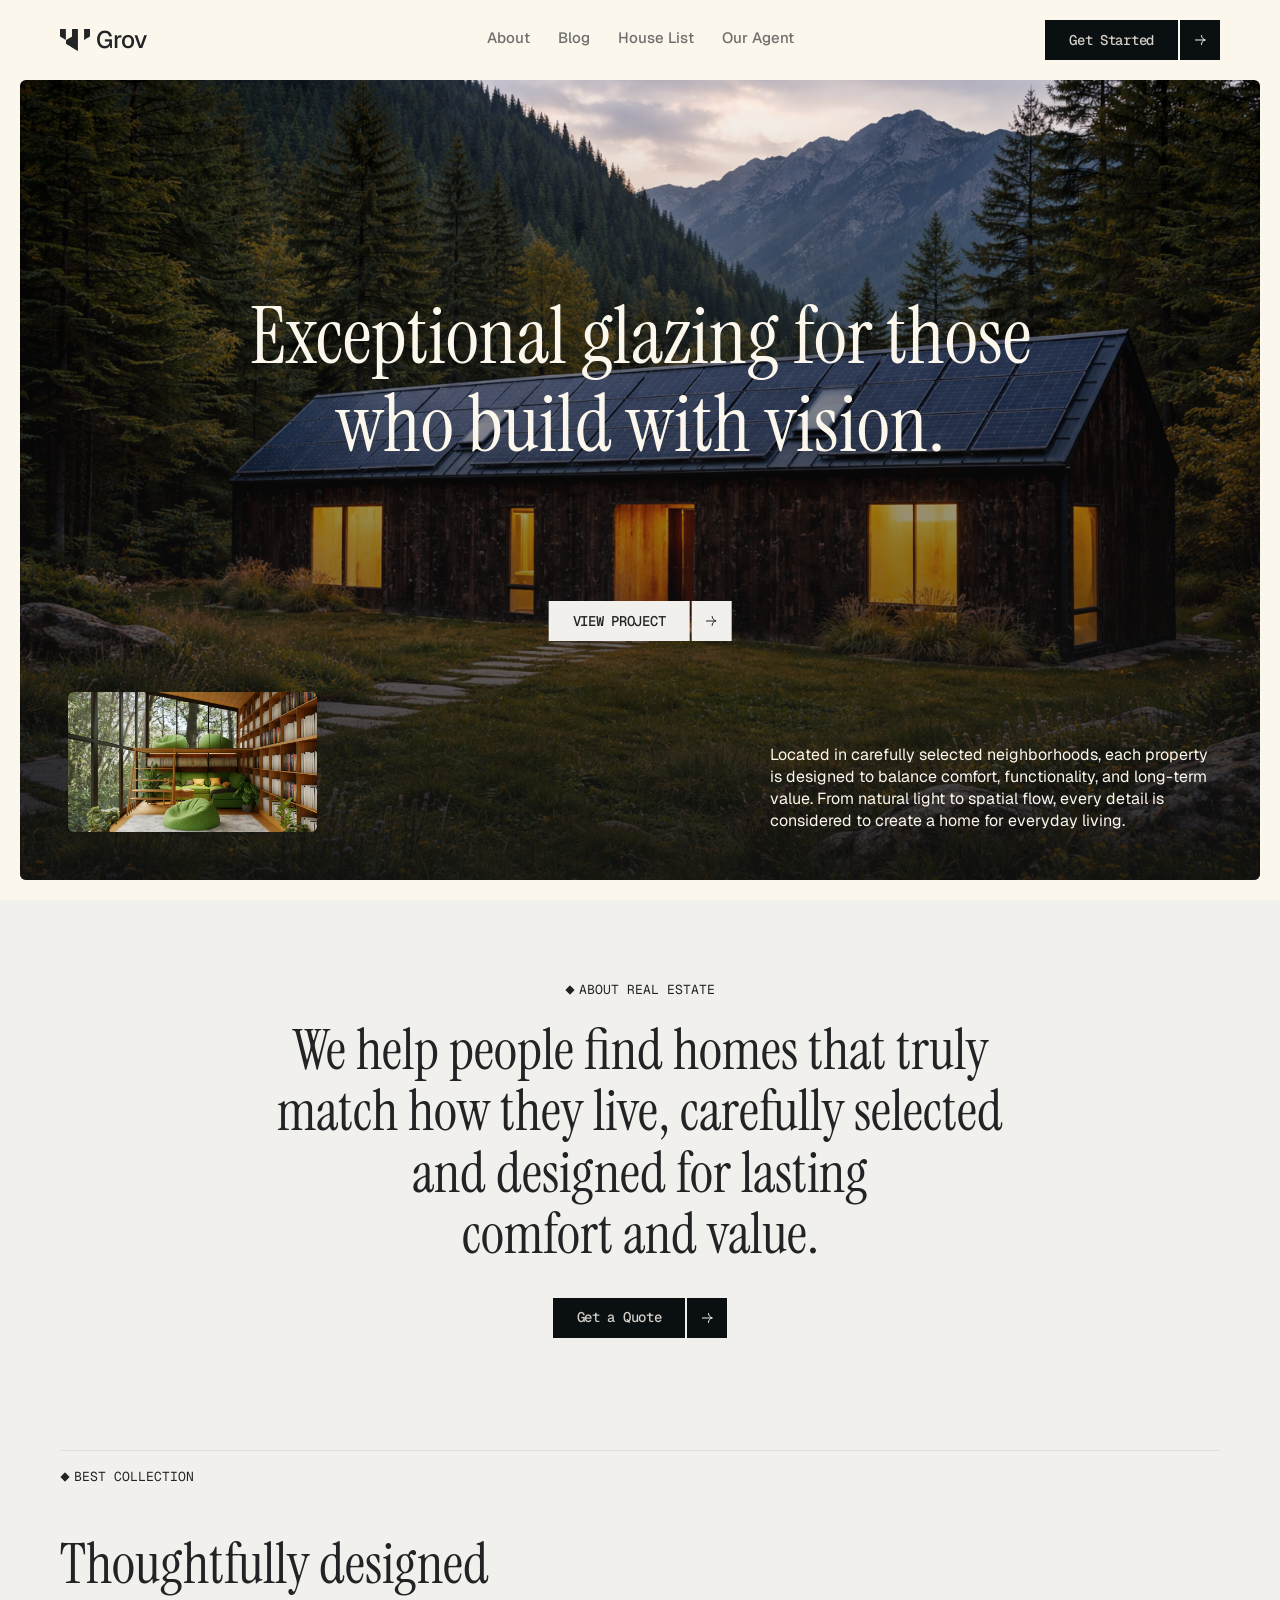
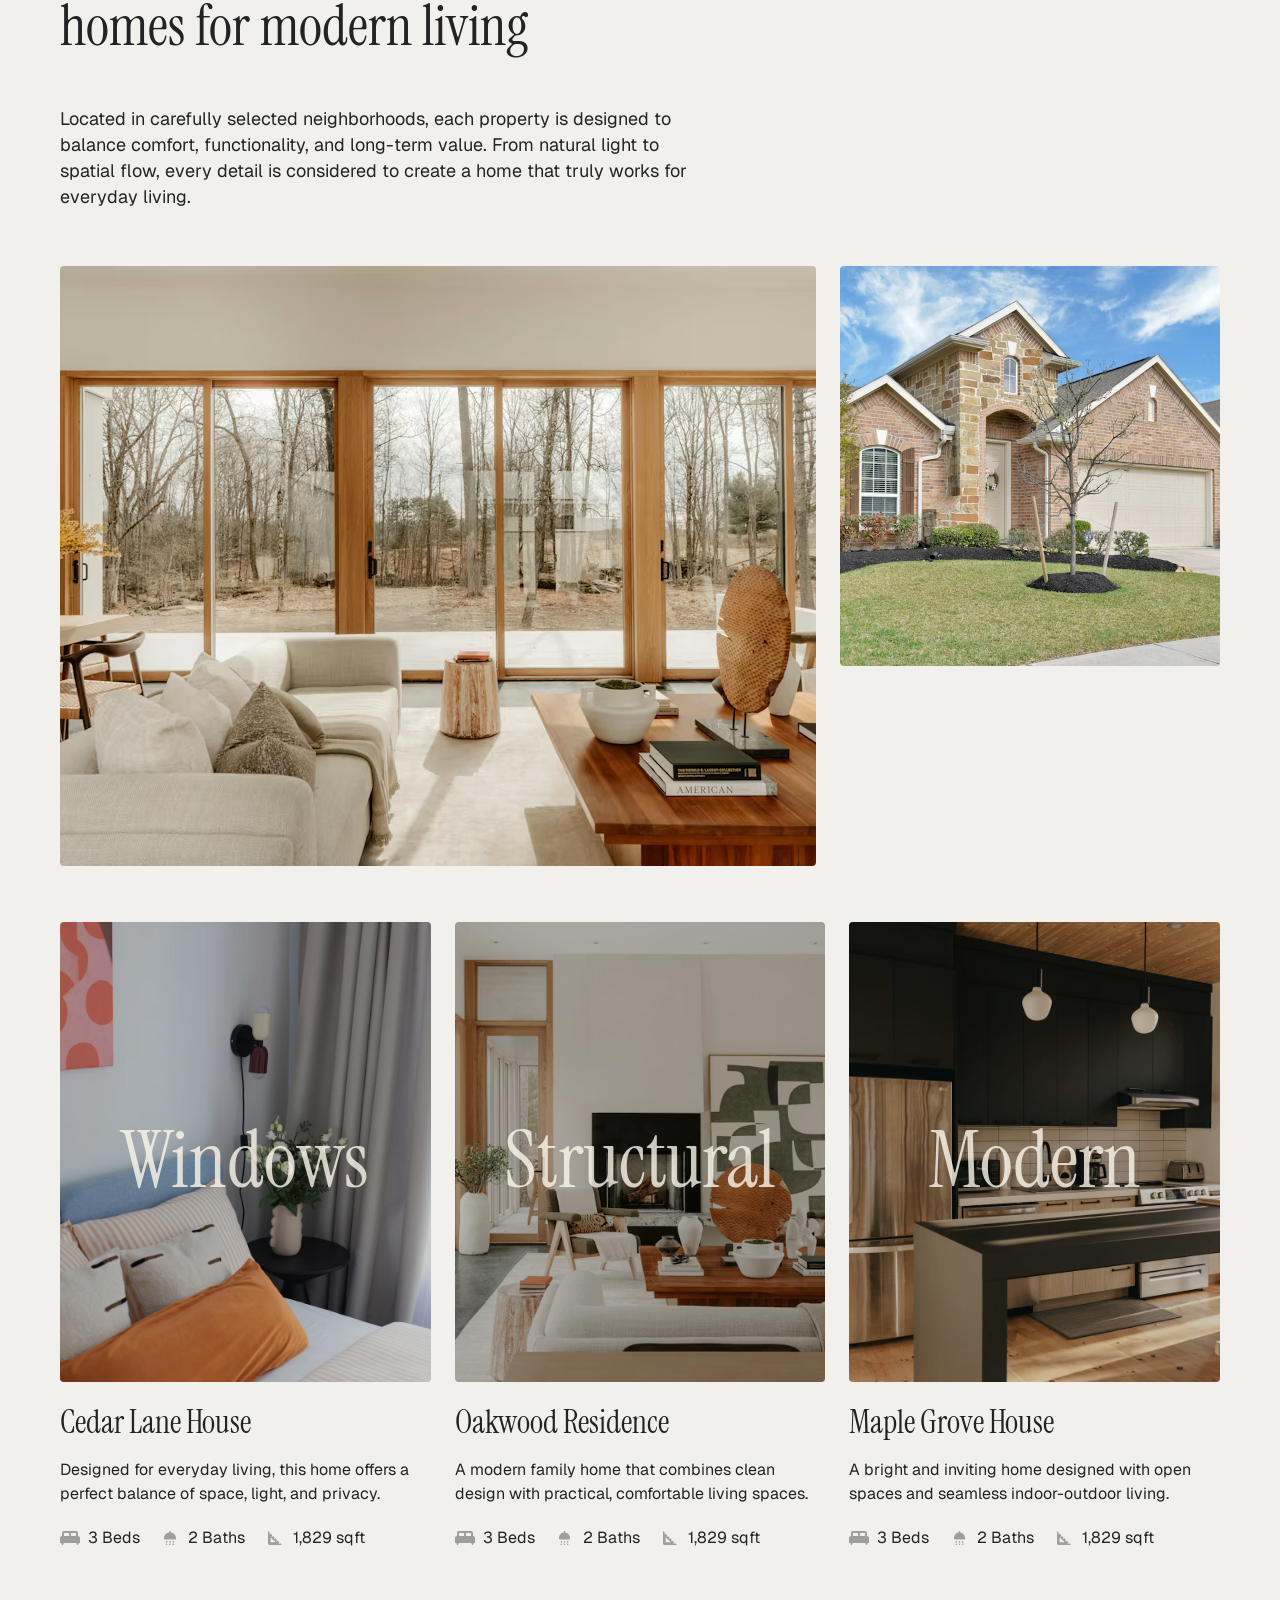
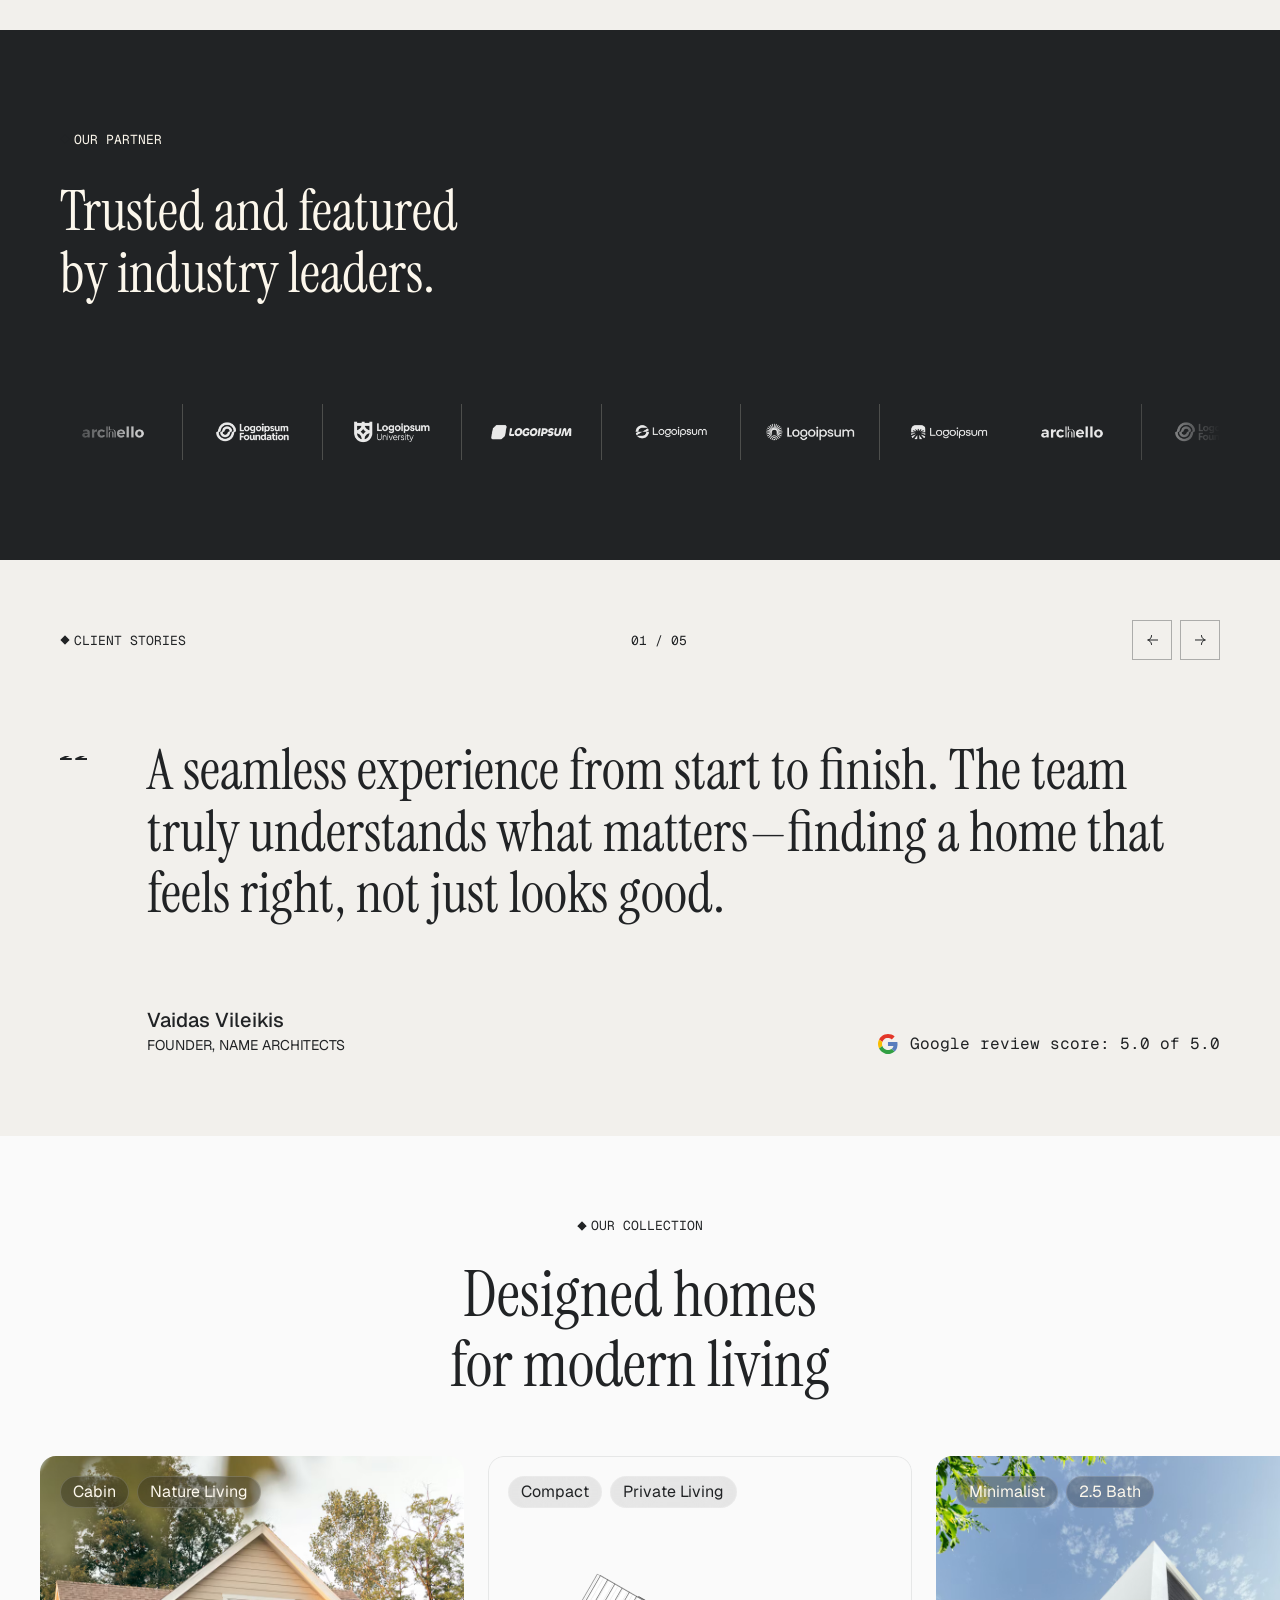
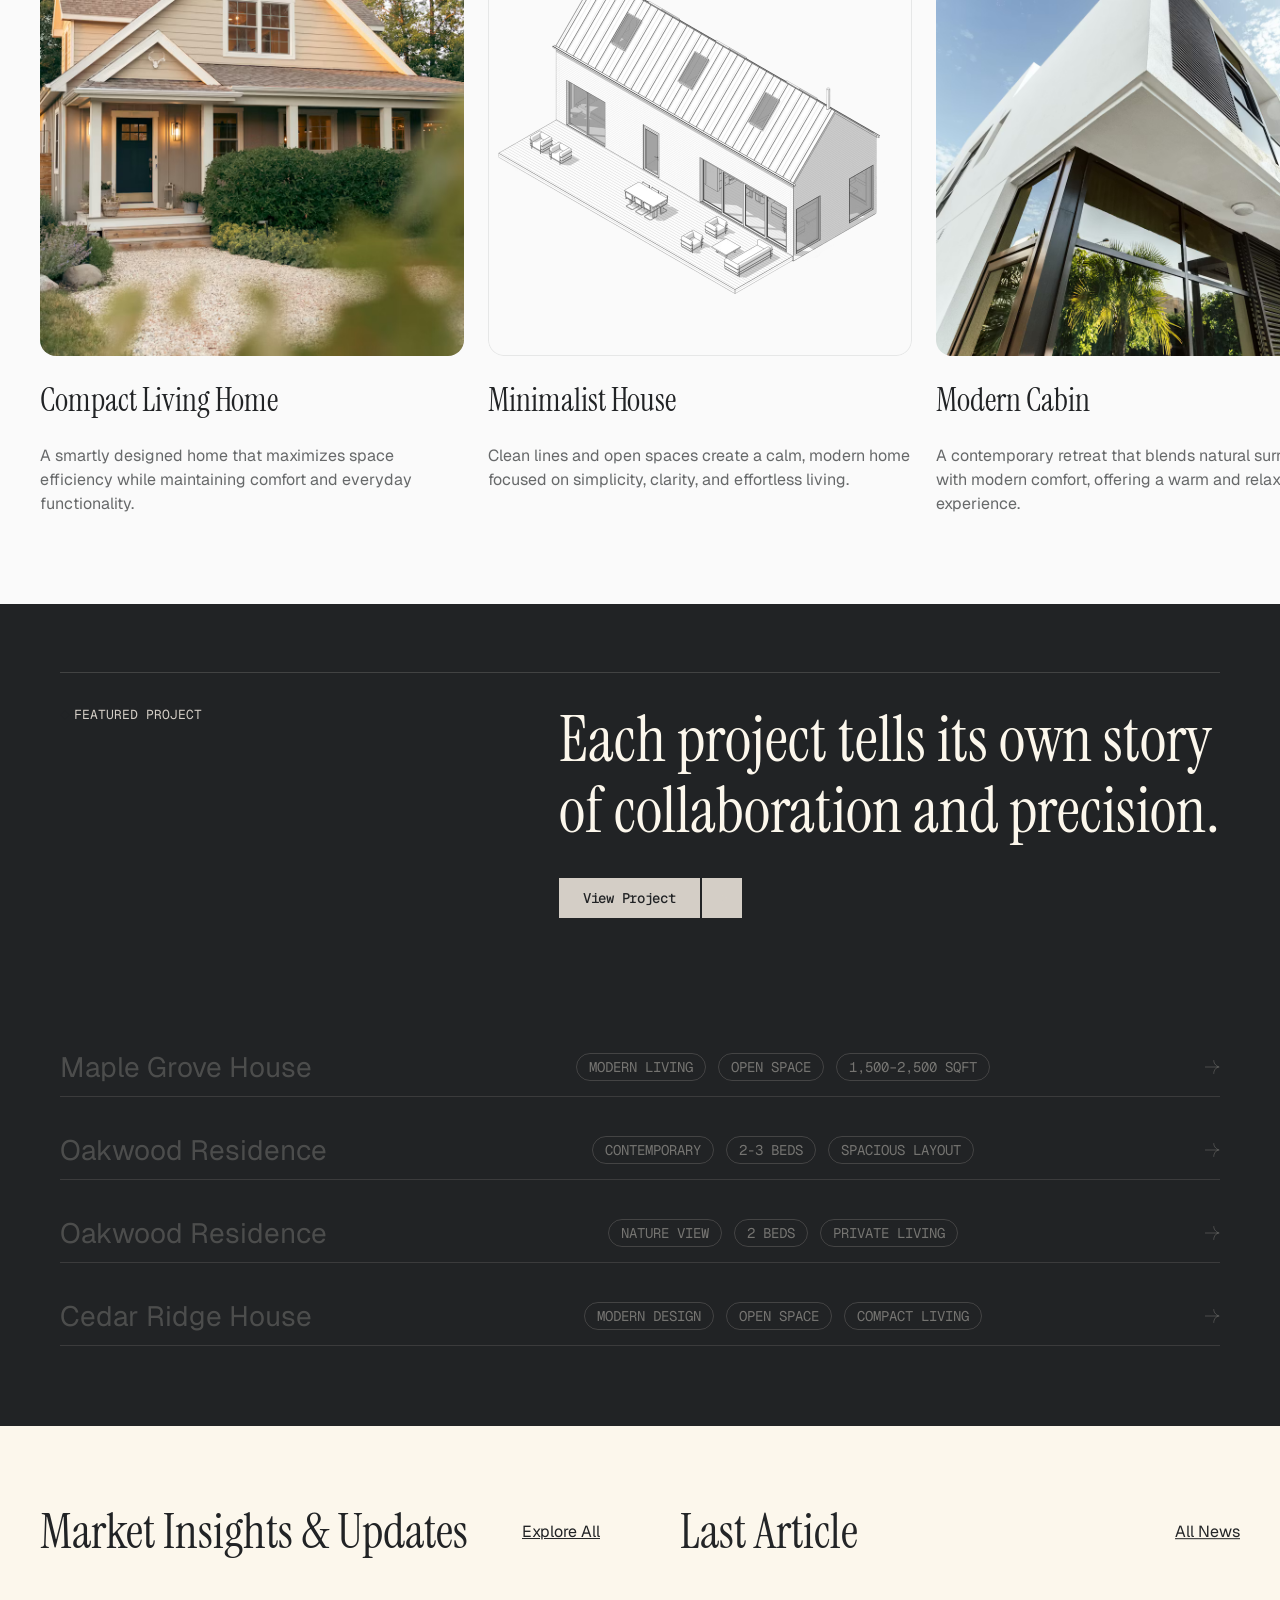
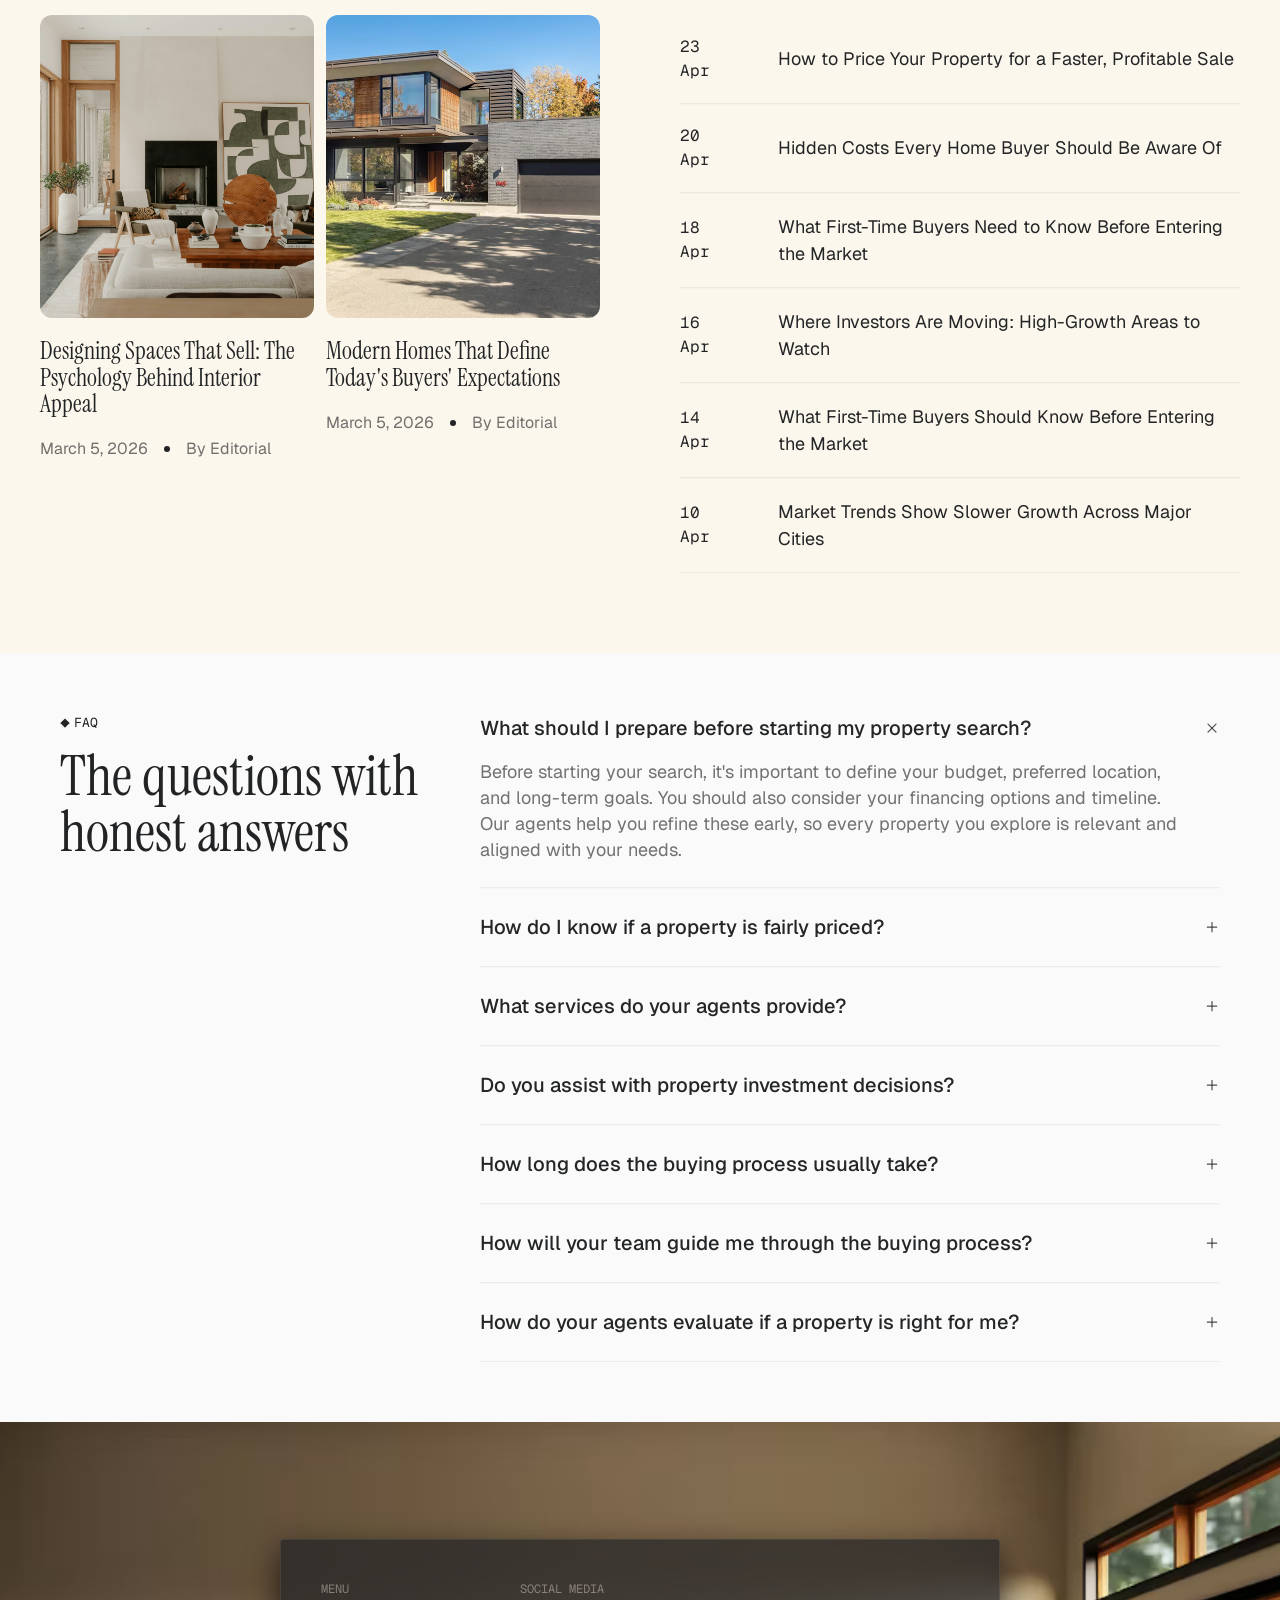
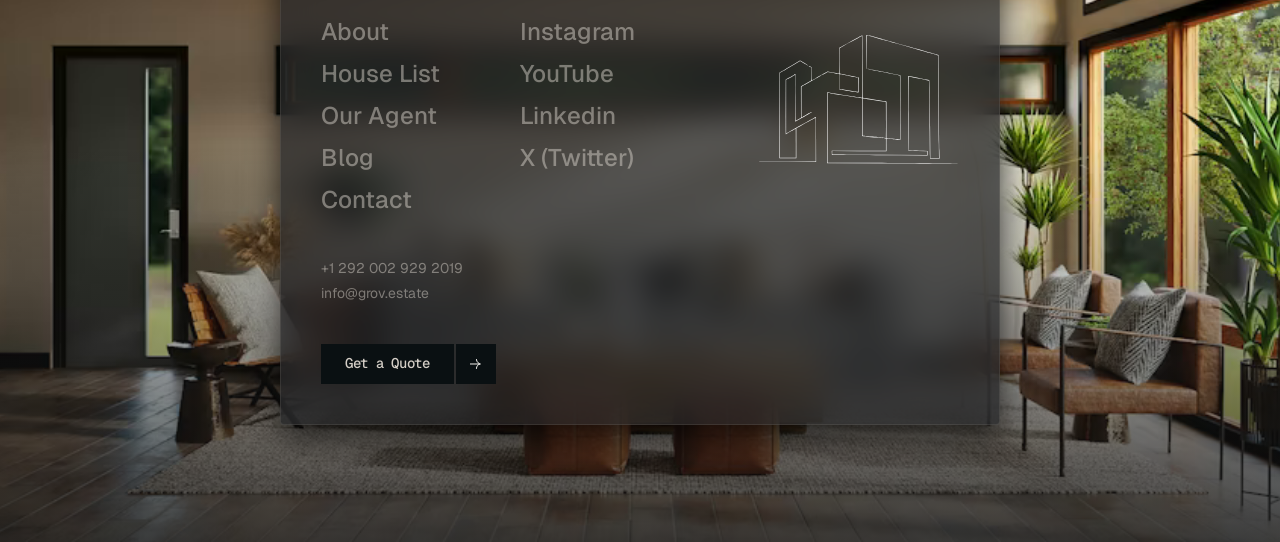
==== commit 002f4328: "Add house/blog detail pages, restyle team/testimonials, fix cache-busting - Add house-detail.html an" ====
--- a/index.html
+++ b/index.html
@@ -3,31 +3,31 @@
 <head>
 <meta charset="UTF-8" />
 <meta name="viewport" content="width=device-width, initial-scale=1.0" />
-<title>RealEstate — Modern Homes, Thoughtfully Designed</title>
+<title>Grov — Modern Homes, Thoughtfully Designed</title>
 <meta name="description" content="Located in carefully selected neighborhoods, each property is designed to balance comfort, functionality, and long-term value." />
 <link rel="preconnect" href="https://fonts.googleapis.com" />
 <link rel="preconnect" href="https://fonts.gstatic.com" crossorigin />
 <link href="https://fonts.googleapis.com/css2?family=Instrument+Serif:ital@0;1&family=Geist:wght@400;500&family=Geist+Mono:wght@400;500&display=swap" rel="stylesheet" />
 <link rel="stylesheet" href="assets/css/variables.css" />
-<link rel="stylesheet" href="assets/css/style.css" />
+<link rel="stylesheet" href="assets/css/style.css?v=4" />
 <link rel="stylesheet" href="assets/css/module-css/hero.css" />
 <link rel="stylesheet" href="assets/css/module-css/home-about.css" />
-<link rel="stylesheet" href="assets/css/module-css/best-collection.css" />
-<link rel="stylesheet" href="assets/css/module-css/partners.css" />
-<link rel="stylesheet" href="assets/css/module-css/testimonials.css?v=2" />
-<link rel="stylesheet" href="assets/css/module-css/our-collection.css" />
+<link rel="stylesheet" href="assets/css/module-css/best-collection.css?v=2" />
+<link rel="stylesheet" href="assets/css/module-css/partners.css?v=2" />
+<link rel="stylesheet" href="assets/css/module-css/testimonials.css?v=3" />
+<link rel="stylesheet" href="assets/css/module-css/our-collection.css?v=2" />
 <link rel="stylesheet" href="assets/css/module-css/featured-project.css?v=2" />
-<link rel="stylesheet" href="assets/css/module-css/market-insights.css" />
-<link rel="stylesheet" href="assets/css/module-css/faq.css" />
-<link rel="stylesheet" href="assets/css/responsive.css" />
+<link rel="stylesheet" href="assets/css/module-css/market-insights.css?v=3" />
+<link rel="stylesheet" href="assets/css/module-css/faq.css?v=3" />
+<link rel="stylesheet" href="assets/css/responsive.css?v=4" />
 </head>
 <body>
 
 <header class="site-header" data-nav-open="false">
   <nav class="nav container" aria-label="Primary">
-    <a href="#" class="nav__logo" aria-label="RealEstate home">
+    <a href="#" class="nav__logo" aria-label="Grov home">
       <img src="assets/images/icons/logo-mark.svg" alt="" class="nav__logo-mark" />
-      <span class="nav__logo-text">RealEstate</span>
+      <span class="nav__logo-text">Grov</span>
     </a>
 
     <div class="nav__drawer" id="primary-menu">
@@ -39,7 +39,7 @@
       </ul>
 
       <div class="nav__actions">
-        <a href="#" class="btn btn--dark">
+        <a href="mailto:hello@grov.com" class="btn btn--dark">
           <span class="btn__label">Get Started</span>
           <span class="btn__icon"><img src="assets/images/icons/icon-arrow-right.svg" alt="" /></span>
         </a>
@@ -65,7 +65,7 @@
       <h1 class="hero__title">Exceptional glazing for those<br />who build with vision.</h1>
 
       <div class="hero__cta">
-        <a href="#" class="btn btn--light">
+        <a href="house-list.html" class="btn btn--light">
           <span class="btn__label">VIEW PROJECT</span>
           <span class="btn__icon"><img src="assets/images/icons/icon-arrow-right-light.svg" alt="" /></span>
         </a>
@@ -89,7 +89,7 @@
         </span>
         <h2 class="about__heading">We help people find homes that truly match how they live, carefully selected and designed for lasting<br />comfort and value.</h2>
       </div>
-      <a href="#" class="btn btn--dark">
+      <a href="mailto:hello@grov.com" class="btn btn--dark">
         <span class="btn__label">Get a Quote</span>
         <span class="btn__icon"><img src="assets/images/icons/icon-arrow-right.svg" alt="" /></span>
       </a>
@@ -119,7 +119,7 @@
     </div>
 
     <div class="property-grid">
-      <article class="property-card" data-reveal>
+      <a href="house-detail.html" class="property-card" data-reveal>
         <div class="property-card__photo">
           <img src="assets/images/listings/listing-overlay-cedar.png" alt="Bedroom with orange bedding and abstract wall art" />
           <span class="property-card__tag">Windows</span>
@@ -133,9 +133,9 @@
             <li class="spec-list__item"><img src="assets/images/icons/icon-sqft-glyph.svg" alt="" class="spec-list__icon" /> 1,829 sqft</li>
           </ul>
         </div>
-      </article>
-
-      <article class="property-card" data-reveal>
+      </a>
+
+      <a href="house-detail.html" class="property-card" data-reveal>
         <div class="property-card__photo">
           <img src="assets/images/listings/listing-overlay-oakwood.png" alt="Living room with fireplace and modern art pieces" />
           <span class="property-card__tag">Structural</span>
@@ -149,9 +149,9 @@
             <li class="spec-list__item"><img src="assets/images/icons/icon-sqft-glyph.svg" alt="" class="spec-list__icon" /> 1,829 sqft</li>
           </ul>
         </div>
-      </article>
-
-      <article class="property-card" data-reveal>
+      </a>
+
+      <a href="house-detail.html" class="property-card" data-reveal>
         <div class="property-card__photo">
           <img src="assets/images/listings/listing-overlay-maple.png" alt="Dark modern kitchen with pendant lighting and center island" />
           <span class="property-card__tag">Modern</span>
@@ -165,7 +165,7 @@
             <li class="spec-list__item"><img src="assets/images/icons/icon-sqft-glyph.svg" alt="" class="spec-list__icon" /> 1,829 sqft</li>
           </ul>
         </div>
-      </article>
+      </a>
     </div>
   </section>
 
@@ -233,9 +233,6 @@
     <div class="testimonials__body">
      <div class="testimonials__track">
       <div class="testimonials__slide" data-active="true">
-        <div class="testimonials__photo">
-          <img src="assets/images/testimonials/testimonial-photo-1.svg" alt="Portrait of Vaidas Vileikis" />
-        </div>
         <div class="testimonials__content">
           <img src="assets/images/icons/icon-quote.svg" alt="" class="testimonials__quote-icon" />
           <div class="testimonials__text-wrap">
@@ -255,9 +252,6 @@
       </div>
 
       <div class="testimonials__slide">
-        <div class="testimonials__photo">
-          <img src="assets/images/testimonials/testimonial-photo-2.svg" alt="Portrait of Elena Kaspars" />
-        </div>
         <div class="testimonials__content">
           <img src="assets/images/icons/icon-quote.svg" alt="" class="testimonials__quote-icon" />
           <div class="testimonials__text-wrap">
@@ -277,9 +271,6 @@
       </div>
 
       <div class="testimonials__slide">
-        <div class="testimonials__photo">
-          <img src="assets/images/testimonials/testimonial-photo-3.svg" alt="Portrait of Marcus Reyes" />
-        </div>
         <div class="testimonials__content">
           <img src="assets/images/icons/icon-quote.svg" alt="" class="testimonials__quote-icon" />
           <div class="testimonials__text-wrap">
@@ -299,9 +290,6 @@
       </div>
 
       <div class="testimonials__slide">
-        <div class="testimonials__photo">
-          <img src="assets/images/testimonials/testimonial-photo-4.svg" alt="Portrait of Sophia Lindgren" />
-        </div>
         <div class="testimonials__content">
           <img src="assets/images/icons/icon-quote.svg" alt="" class="testimonials__quote-icon" />
           <div class="testimonials__text-wrap">
@@ -321,9 +309,6 @@
       </div>
 
       <div class="testimonials__slide">
-        <div class="testimonials__photo">
-          <img src="assets/images/testimonials/testimonial-photo-5.svg" alt="Portrait of Daniel Kessler" />
-        </div>
         <div class="testimonials__content">
           <img src="assets/images/icons/icon-quote.svg" alt="" class="testimonials__quote-icon" />
           <div class="testimonials__text-wrap">
@@ -356,7 +341,7 @@
     </div>
 
     <div class="collection__cards">
-      <article class="collection-card">
+      <a href="house-detail.html" class="collection-card">
         <div class="collection-card__photo">
           <img src="assets/images/collections/collection-1.png" alt="Tan cabin-style house with landscaped garden path" />
           <div class="collection-card__tags">
@@ -366,9 +351,9 @@
         </div>
         <h3 class="collection-card__title">Compact Living Home</h3>
         <p class="collection-card__desc">A smartly designed home that maximizes space efficiency while maintaining comfort and everyday functionality.</p>
-      </article>
-
-      <article class="collection-card">
+      </a>
+
+      <a href="house-detail.html" class="collection-card">
         <div class="collection-card__photo">
           <img src="assets/images/collections/collection-2.png" alt="Architectural line illustration of a minimalist house" />
           <div class="collection-card__tags">
@@ -378,9 +363,9 @@
         </div>
         <h3 class="collection-card__title">Minimalist House</h3>
         <p class="collection-card__desc">Clean lines and open spaces create a calm, modern home focused on simplicity, clarity, and effortless living.</p>
-      </article>
-
-      <article class="collection-card">
+      </a>
+
+      <a href="house-detail.html" class="collection-card">
         <div class="collection-card__photo">
           <img src="assets/images/collections/collection-3.png" alt="White modern cabin with palm trees and floor-to-ceiling windows" />
           <div class="collection-card__tags">
@@ -390,9 +375,9 @@
         </div>
         <h3 class="collection-card__title">Modern Cabin</h3>
         <p class="collection-card__desc">A contemporary retreat that blends natural surroundings with modern comfort, offering a warm and relaxing living experience.</p>
-      </article>
-
-      <article class="collection-card">
+      </a>
+
+      <a href="house-detail.html" class="collection-card">
         <div class="collection-card__photo">
           <img src="assets/images/collections/collection-4.png" alt="Secluded modern retreat surrounded by nature" />
           <div class="collection-card__tags">
@@ -402,7 +387,7 @@
         </div>
         <h3 class="collection-card__title">Modern Cabin</h3>
         <p class="collection-card__desc">Designed as a peaceful escape, this home balances privacy, comfort, and modern aesthetics in every detail.</p>
-      </article>
+      </a>
     </div>
   </section>
 
@@ -416,7 +401,7 @@
         </span>
         <div class="featured__heading-group">
           <h2 class="featured__heading">Each project tells its own story<br />of collaboration and precision.</h2>
-          <a href="#" class="btn btn--taupe">
+          <a href="house-list.html" class="btn btn--taupe">
             <span class="btn__label">View Project</span>
             <span class="btn__icon"><img src="assets/images/icons/icon-arrow-row.svg" alt="" /></span>
           </a>
@@ -425,7 +410,7 @@
     </div>
 
     <div class="featured__listing">
-      <div class="featured__item" data-preview="assets/images/listings/listing-overlay-maple.png">
+      <a href="house-detail.html" class="featured__item" data-preview="assets/images/listings/listing-overlay-maple.png">
         <p class="featured__item-title">Maple Grove House</p>
         <div class="featured__item-tags">
           <span class="tag-pill">Modern Living</span>
@@ -433,8 +418,8 @@
           <span class="tag-pill">1,500–2,500 Sqft</span>
         </div>
         <img src="assets/images/icons/icon-arrow-row.svg" alt="" class="featured__item-arrow" />
-      </div>
-      <div class="featured__item" data-preview="assets/images/listings/listing-overlay-oakwood.png">
+      </a>
+      <a href="house-detail.html" class="featured__item" data-preview="assets/images/listings/listing-overlay-oakwood.png">
         <p class="featured__item-title">Oakwood Residence</p>
         <div class="featured__item-tags">
           <span class="tag-pill">Contemporary</span>
@@ -442,8 +427,8 @@
           <span class="tag-pill">Spacious Layout</span>
         </div>
         <img src="assets/images/icons/icon-arrow-row.svg" alt="" class="featured__item-arrow" />
-      </div>
-      <div class="featured__item" data-preview="assets/images/collections/featured-floating.png">
+      </a>
+      <a href="house-detail.html" class="featured__item" data-preview="assets/images/collections/featured-floating.png">
         <p class="featured__item-title">Oakwood Residence</p>
         <div class="featured__item-tags">
           <span class="tag-pill">Nature View</span>
@@ -451,8 +436,8 @@
           <span class="tag-pill">Private living</span>
         </div>
         <img src="assets/images/icons/icon-arrow-row.svg" alt="" class="featured__item-arrow" />
-      </div>
-      <div class="featured__item" data-preview="assets/images/listings/listing-overlay-cedar.png">
+      </a>
+      <a href="house-detail.html" class="featured__item" data-preview="assets/images/listings/listing-overlay-cedar.png">
         <p class="featured__item-title">Cedar Ridge House</p>
         <div class="featured__item-tags">
           <span class="tag-pill">Modern Design</span>
@@ -460,7 +445,7 @@
           <span class="tag-pill">Compact Living</span>
         </div>
         <img src="assets/images/icons/icon-arrow-row.svg" alt="" class="featured__item-arrow" />
-      </div>
+      </a>
     </div>
   </section>
 
@@ -468,11 +453,11 @@
   <section class="insights" aria-label="Market insights and articles" data-reveal>
     <div class="insights__col">
       <div class="insights__col-header">
-        <h2 class="insights__col-title">Market Insights &amp; Updates</h2>
-        <a href="#" class="insights__link">Explore All</a>
+        <h2 class="insights__col-title">Market Insights &amp; <br class="mobile-break" />Updates</h2>
+        <a href="blog.html" class="insights__link">Explore All</a>
       </div>
       <div class="insights__cards">
-        <article class="insight-card">
+        <a href="blog-detail.html" class="insight-card">
           <div class="insight-card__photo">
             <img src="assets/images/insights/insight-1.png" alt="Living room styled with abstract art and warm wood furniture" />
           </div>
@@ -482,8 +467,8 @@
             <span class="insight-card__dot" aria-hidden="true"></span>
             <span>By Editorial</span>
           </div>
-        </article>
-        <article class="insight-card">
+        </a>
+        <a href="blog-detail.html" class="insight-card">
           <div class="insight-card__photo">
             <img src="assets/images/insights/insight-2.png" alt="Modern house exterior with large windows and driveway" />
           </div>
@@ -493,40 +478,40 @@
             <span class="insight-card__dot" aria-hidden="true"></span>
             <span>By Editorial</span>
           </div>
-        </article>
+        </a>
       </div>
     </div>
 
     <div class="insights__col">
       <div class="insights__col-header">
         <h2 class="insights__col-title">Last Article</h2>
-        <a href="#" class="insights__link">All News</a>
+        <a href="blog.html" class="insights__link">All News</a>
       </div>
       <div class="article-list">
-        <div class="article-list__item">
+        <a href="blog-detail.html" class="article-list__item">
           <span class="article-list__date">23 Apr</span>
           <p class="article-list__title">How to Price Your Property for a Faster, Profitable Sale</p>
-        </div>
-        <div class="article-list__item">
+        </a>
+        <a href="blog-detail.html" class="article-list__item">
           <span class="article-list__date">20 Apr</span>
           <p class="article-list__title">Hidden Costs Every Home Buyer Should Be Aware Of</p>
-        </div>
-        <div class="article-list__item">
+        </a>
+        <a href="blog-detail.html" class="article-list__item">
           <span class="article-list__date">18 Apr</span>
           <p class="article-list__title">What First-Time Buyers Need to Know Before Entering the Market</p>
-        </div>
-        <div class="article-list__item">
+        </a>
+        <a href="blog-detail.html" class="article-list__item">
           <span class="article-list__date">16 Apr</span>
           <p class="article-list__title">Where Investors Are Moving: High-Growth Areas to Watch</p>
-        </div>
-        <div class="article-list__item">
+        </a>
+        <a href="blog-detail.html" class="article-list__item">
           <span class="article-list__date">14 Apr</span>
           <p class="article-list__title">What First-Time Buyers Should Know Before Entering the Market</p>
-        </div>
-        <div class="article-list__item">
+        </a>
+        <a href="blog-detail.html" class="article-list__item">
           <span class="article-list__date">10 Apr</span>
           <p class="article-list__title">Market Trends Show Slower Growth Across Major Cities</p>
-        </div>
+        </a>
       </div>
     </div>
   </section>
@@ -646,20 +631,20 @@
       <div>
         <p class="footer-card__col-label">MENU</p>
         <nav class="footer-card__menu" aria-label="Footer">
-          <a href="#" class="footer-card__link">About</a>
-          <a href="#" class="footer-card__link footer-card__link--active">Collection <img src="assets/images/icons/icon-dropdown-active.svg" alt="" /></a>
-          <a href="#" class="footer-card__link">Our Agent</a>
-          <a href="#" class="footer-card__link">Newest</a>
-          <a href="#" class="footer-card__link">Contact</a>
+          <a href="about.html" class="footer-card__link">About</a>
+          <a href="house-list.html" class="footer-card__link">House List</a>
+          <a href="our-agent.html" class="footer-card__link">Our Agent</a>
+          <a href="blog.html" class="footer-card__link">Blog</a>
+          <a href="mailto:hello@grov.com" class="footer-card__link">Contact</a>
         </nav>
       </div>
       <div>
         <p class="footer-card__col-label">SOCIAL MEDIA</p>
         <nav class="footer-card__menu" aria-label="Social media">
-          <a href="#" class="footer-card__link">Instagram</a>
-          <a href="#" class="footer-card__link">YouTube</a>
-          <a href="#" class="footer-card__link">Linkedin</a>
-          <a href="#" class="footer-card__link">X (Twitter)</a>
+          <a href="https://instagram.com/" class="footer-card__link" target="_blank" rel="noopener">Instagram</a>
+          <a href="https://youtube.com/" class="footer-card__link" target="_blank" rel="noopener">YouTube</a>
+          <a href="https://linkedin.com/" class="footer-card__link" target="_blank" rel="noopener">Linkedin</a>
+          <a href="https://x.com/" class="footer-card__link" target="_blank" rel="noopener">X (Twitter)</a>
         </nav>
       </div>
       <div class="footer-card__illustration">
@@ -669,31 +654,19 @@
 
     <div class="footer-card__contact">
       <div class="footer-card__contact-group">
-        <span>+1 292 002 929 2019</span>
-        <span>info@real.estate</span>
-      </div>
-      <div class="footer-card__contact-group">
-        <span>+1 292 002 929 2019</span>
-        <span>Help Center</span>
-      </div>
-    </div>
-
-    <a href="#" class="btn btn--dark">
+        <a href="tel:+12920029292019">+1 292 002 929 2019</a>
+        <a href="mailto:info@grov.estate">info@grov.estate</a>
+      </div>
+    </div>
+
+    <a href="mailto:hello@grov.com" class="btn btn--dark">
       <span class="btn__label">Get a Quote</span>
       <span class="btn__icon"><img src="assets/images/icons/icon-arrow-right.svg" alt="" /></span>
     </a>
   </div>
-
-  <div class="site-footer__bottom">
-    <span>Privacy policy</span>
-    <img src="assets/images/icons/icon-dot-separator.svg" alt="" class="site-footer__bottom-dot" />
-    <span>Terms &amp; condition</span>
-    <img src="assets/images/icons/icon-dot-separator.svg" alt="" class="site-footer__bottom-dot" />
-    <span>Crafted by Rel Estate</span>
-  </div>
 </footer>
 
 <script src="assets/js/vendor/gsap.min.js"></script>
-<script src="assets/js/main.js?v=3"></script>
+<script src="assets/js/main.js?v=4"></script>
 </body>
 </html>
--- a/assets/css/style.css
+++ b/assets/css/style.css
@@ -63,6 +63,10 @@
   white-space: nowrap;
 }
 
+.mobile-break {
+  display: none;
+}
+
 /* ---- Shared eyebrow label ---- */
 .eyebrow {
   display: inline-flex;
@@ -227,6 +231,35 @@
   gap: 4px;
   font-weight: 500;
   font-size: 15px;
+  color: var(--color-ink-64);
+  position: relative;
+  padding-bottom: 4px;
+  transition: color 0.25s ease;
+}
+
+.nav__item::after {
+  content: "";
+  position: absolute;
+  left: 0;
+  bottom: 0;
+  width: 100%;
+  height: 1px;
+  background-color: var(--color-ink);
+  transform: scaleX(0);
+  transform-origin: left;
+  transition: transform 0.25s ease;
+}
+
+.nav__item:hover {
+  color: var(--color-ink);
+}
+
+.nav__item:hover::after,
+.nav__item--active::after {
+  transform: scaleX(1);
+}
+
+.nav__item--active {
   color: var(--color-ink);
 }
 
@@ -311,7 +344,7 @@
 
 .footer-card__top {
   display: flex;
-  gap: var(--space-8xl);
+  gap: var(--space-7xl);
   flex-wrap: wrap;
 }
 
@@ -332,6 +365,11 @@
   font-weight: 500;
   font-size: var(--fs-h6);
   color: var(--color-taupe-50);
+  transition: color 0.2s ease;
+}
+
+.footer-card__link:hover {
+  color: var(--color-taupe);
 }
 
 .footer-card__link--active {
@@ -371,20 +409,11 @@
   gap: 4px;
 }
 
-.site-footer__bottom {
-  position: absolute;
-  bottom: 32px;
-  left: 50%;
-  transform: translateX(-50%);
-  display: flex;
-  align-items: center;
-  gap: 20px;
-  font-size: 12px;
+.footer-card__contact-group a {
+  transition: color 0.2s ease;
+}
+
+.footer-card__contact-group a:hover {
   color: var(--color-taupe);
 }
 
-.site-footer__bottom-dot {
-  width: 6px;
-  height: 6px;
-}
-
--- a/assets/css/module-css/best-collection.css
+++ b/assets/css/module-css/best-collection.css
@@ -67,6 +67,10 @@
   gap: var(--space-xl);
 }
 
+.property-card {
+  display: block;
+}
+
 .property-card__photo {
   position: relative;
   border-radius: var(--radius-sm);
--- a/assets/css/module-css/partners.css
+++ b/assets/css/module-css/partners.css
@@ -21,7 +21,7 @@
 .partners__heading {
   font-family: var(--font-serif);
   font-size: var(--fs-h3);
-  line-height: 64px;
+  line-height: var(--lh-heading);
 }
 
 .partners__marquee {
--- a/assets/css/module-css/testimonials.css
+++ b/assets/css/module-css/testimonials.css
@@ -52,20 +52,6 @@
   .testimonials__track {
     transition: none;
   }
-}
-
-.testimonials__photo {
-  width: 180px;
-  height: 200px;
-  border-radius: var(--radius-sm);
-  overflow: hidden;
-  flex-shrink: 0;
-}
-
-.testimonials__photo img {
-  width: 100%;
-  height: 100%;
-  object-fit: cover;
 }
 
 .testimonials__content {
--- a/assets/css/module-css/our-collection.css
+++ b/assets/css/module-css/our-collection.css
@@ -32,6 +32,8 @@
   scrollbar-width: none;
   -ms-overflow-style: none;
   padding-bottom: var(--space-xs);
+  margin-inline: -40px;
+  padding-inline: 40px;
 }
 
 .collection__cards::-webkit-scrollbar {
@@ -43,6 +45,8 @@
   display: flex;
   flex-direction: column;
   gap: var(--space-lg);
+  color: inherit;
+  text-decoration: none;
 }
 
 .collection-card__photo {
@@ -56,6 +60,11 @@
   width: 100%;
   height: 100%;
   object-fit: cover;
+  transition: transform 0.5s ease;
+}
+
+.collection-card:hover .collection-card__photo img {
+  transform: scale(1.06);
 }
 
 .collection-card__tags {
--- a/assets/css/module-css/market-insights.css
+++ b/assets/css/module-css/market-insights.css
@@ -58,12 +58,22 @@
   width: 100%;
   height: 100%;
   object-fit: cover;
+  transition: transform 0.5s ease;
+}
+
+.insight-card:hover .insight-card__photo img {
+  transform: scale(1.06);
 }
 
 .insight-card__title {
   font-family: var(--font-serif);
   font-size: var(--fs-h6);
   line-height: var(--lh-heading);
+  transition: color 0.2s ease;
+}
+
+.insight-card:hover .insight-card__title {
+  color: var(--color-ink-64);
 }
 
 .insight-card__meta {
@@ -88,9 +98,17 @@
 
 .article-list__item {
   display: flex;
+  align-items: center;
   gap: var(--space-3xl);
   padding-block: 20px;
+  padding-inline: 0;
   border-bottom: 1px solid var(--color-ink-08);
+  transition: background-color 0.25s ease, padding-inline 0.25s ease;
+}
+
+.article-list__item:hover {
+  background-color: var(--color-warm-gray);
+  padding-inline: var(--space-lg);
 }
 
 .article-list__date {
--- a/assets/css/module-css/faq.css
+++ b/assets/css/module-css/faq.css
@@ -47,6 +47,12 @@
   font-weight: 500;
   font-size: 20px;
   color: var(--color-ink);
+  padding-inline: 0;
+  transition: padding-inline 0.25s ease;
+}
+
+.faq-item__question:hover {
+  padding-inline: var(--space-md);
 }
 
 .faq-item__icon {
--- a/assets/css/responsive.css
+++ b/assets/css/responsive.css
@@ -128,7 +128,7 @@
   }
 
   /* ---- Testimonials ---- */
-  .testimonials__body,
+  .testimonials__slide,
   .testimonials__content {
     flex-direction: column;
     gap: var(--space-xl);
@@ -269,11 +269,14 @@
   }
 
   .hero__title {
-    top: 24px;
+    top: 50%;
+    transform: translate(-50%, calc(-100% - 12px));
   }
 
   .hero__cta {
-    bottom: 160px;
+    top: 50%;
+    bottom: auto;
+    transform: translate(-50%, 12px);
   }
 
   .hero__thumb {
@@ -281,10 +284,7 @@
   }
 
   .hero__caption {
-    left: 24px;
-    right: 24px;
-    width: auto;
-    bottom: 24px;
+    display: none;
   }
 
   /* ---- About ---- */
@@ -307,6 +307,11 @@
   }
 
   /* ---- Collection cards ---- */
+  .collection__cards {
+    margin-inline: -20px;
+    padding-inline: 20px;
+  }
+
   .collection-card {
     flex: 0 0 82vw;
   }
@@ -321,6 +326,10 @@
     gap: var(--space-md);
   }
 
+  .testimonials__top .eyebrow {
+    flex-basis: 100%;
+  }
+
   .testimonials__quote {
     font-size: var(--fs-h3);
   }
@@ -343,6 +352,10 @@
   }
 
   /* ---- Insights ---- */
+  .mobile-break {
+    display: inline;
+  }
+
   .insights__cards {
     flex-direction: column;
   }
@@ -375,12 +388,6 @@
     gap: var(--space-xl);
   }
 
-  .site-footer__bottom {
-    flex-wrap: wrap;
-    justify-content: center;
-    text-align: center;
-    width: calc(100% - 32px);
-  }
 
   /* ---- Agent Hero ---- */
   .agent-hero__frame {
@@ -394,6 +401,10 @@
     gap: var(--space-sm);
   }
 
+  .values__item-desc {
+    flex-basis: auto;
+  }
+
   /* ---- Manifesto ---- */
   .manifesto {
     gap: 48px;
@@ -433,9 +444,14 @@
   }
 
   /* ---- Pagination ---- */
+  .listings-pagination {
+    justify-content: center;
+  }
+
   .listings-pagination__pages {
-    order: 3;
-    width: 100%;
+    order: 1;
+    width: 100%;
+    justify-content: center;
     overflow-x: auto;
     scrollbar-width: none;
     -ms-overflow-style: none;
@@ -446,6 +462,7 @@
   }
 
   .listings-pagination__btn {
+    order: 2;
     flex: 1 1 auto;
     justify-content: center;
   }
@@ -500,14 +517,6 @@
 
   .preconstruction__cards {
     flex-direction: column;
-  }
-
-  .agents__grid {
-    flex-wrap: wrap;
-  }
-
-  .agent-card {
-    flex: 1 1 calc(50% - var(--space-xl));
   }
 
   .property-headline__floating {
@@ -545,8 +554,7 @@
     padding: var(--space-xl);
   }
 
-  .philosophy,
-  .agents {
+  .philosophy {
     padding-inline: 0;
   }
 
@@ -561,6 +569,7 @@
 
   .philosophy__row-2col {
     flex-direction: column;
+    align-items: stretch;
   }
 
   .philosophy__photo--single {
@@ -604,16 +613,11 @@
     padding-inline: var(--container-pad);
   }
 
-  .agents {
-    padding-inline: var(--container-pad);
-  }
-
-  .agents__grid {
-    flex-direction: column;
-  }
-
-  .agent-card--tall .agent-card__photo,
-  .agent-card--short .agent-card__photo {
+  .preconstruction__title {
+    text-align: left;
+  }
+
+  .agent-card__photo {
     height: 420px;
   }
 
@@ -641,8 +645,16 @@
    ========================================================================== */
 @media (max-width: 1024px) {
   .blog-hero {
-    flex-direction: column;
     height: auto;
+  }
+
+  .blog-hero__track,
+  .blog-hero__slide {
+    height: auto;
+  }
+
+  .blog-hero__slide {
+    flex-direction: column;
   }
 
   .blog-hero__photo {
@@ -757,19 +769,47 @@
   }
 
   .pagination__pages {
-    order: 3;
+    order: 1;
     width: 100%;
     justify-content: center;
   }
 
-  .footer-card--compact {
-    min-width: 0;
-    width: calc(100vw - 32px);
-  }
-
-  .site-footer__key {
-    flex-direction: column;
-    align-items: flex-start;
-    gap: var(--space-sm);
-  }
+  .pagination__nav {
+    order: 2;
+  }
+
 }
+
+/* ==========================================================================
+   Detail pages (Blog / House) — Tablet (max-width: 1024px)
+   ========================================================================== */
+@media (max-width: 1024px) {
+  .property-overview {
+    grid-template-columns: 1fr;
+  }
+
+  .property-overview__actions {
+    flex-direction: row;
+  }
+
+  .article-hero__photo {
+    height: 400px;
+  }
+}
+
+/* ==========================================================================
+   Detail pages (Blog / House) — Mobile (max-width: 768px)
+   ========================================================================== */
+@media (max-width: 768px) {
+  .property-overview__actions {
+    flex-direction: column;
+  }
+
+  .article-hero__photo {
+    height: 280px;
+  }
+
+  .article-header__meta {
+    flex-wrap: wrap;
+  }
+}
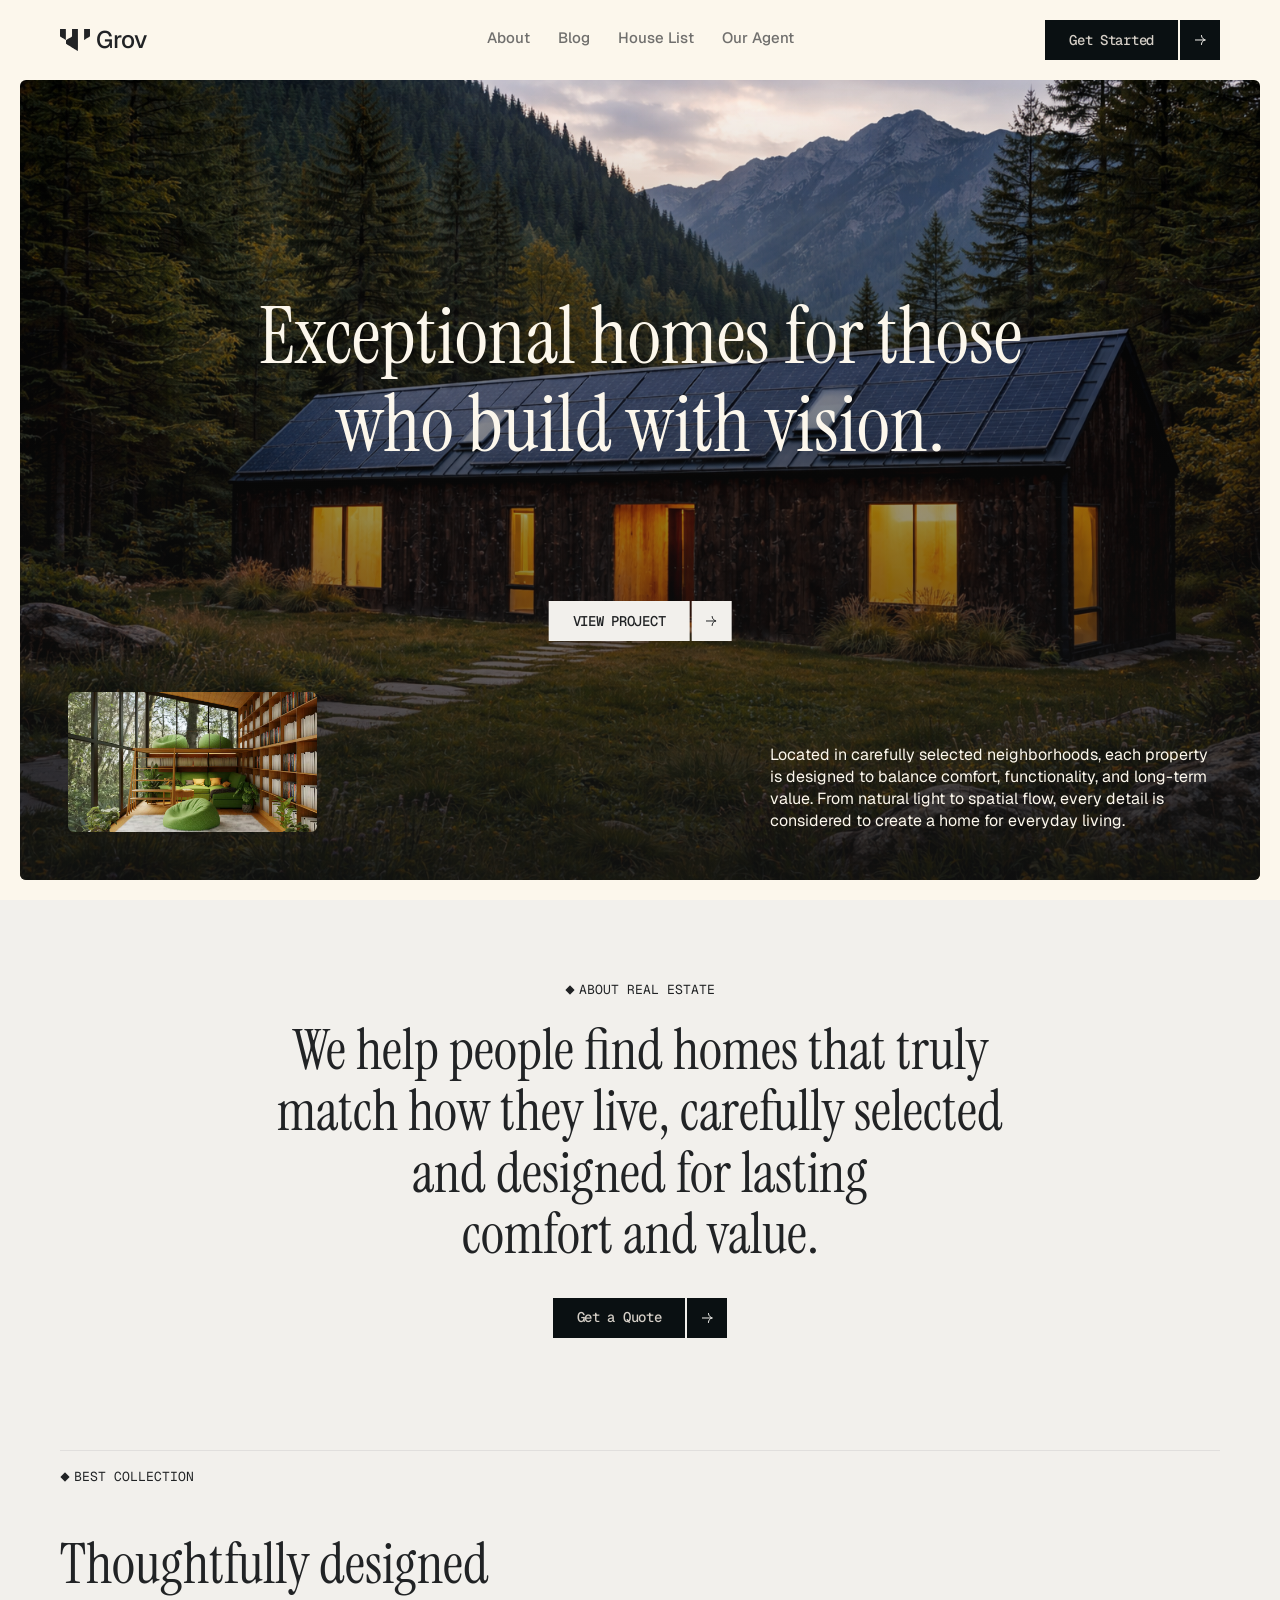
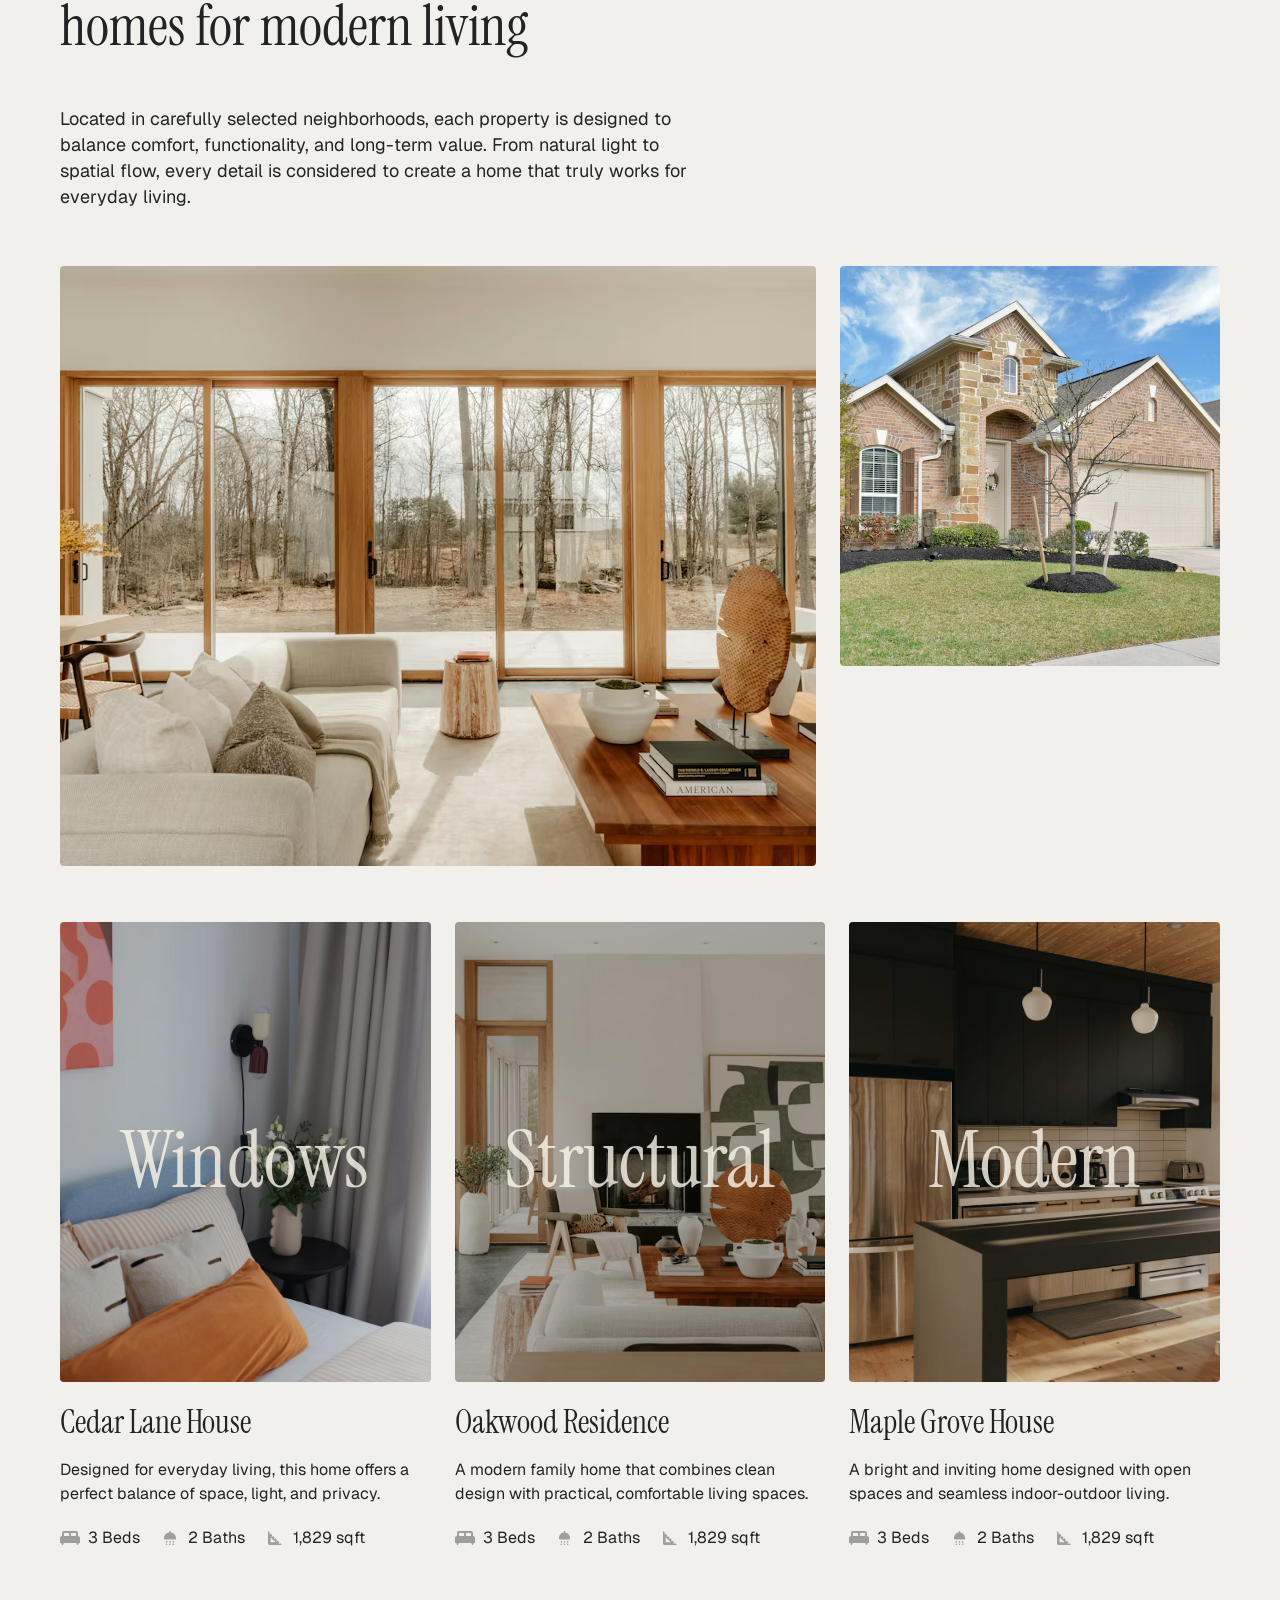
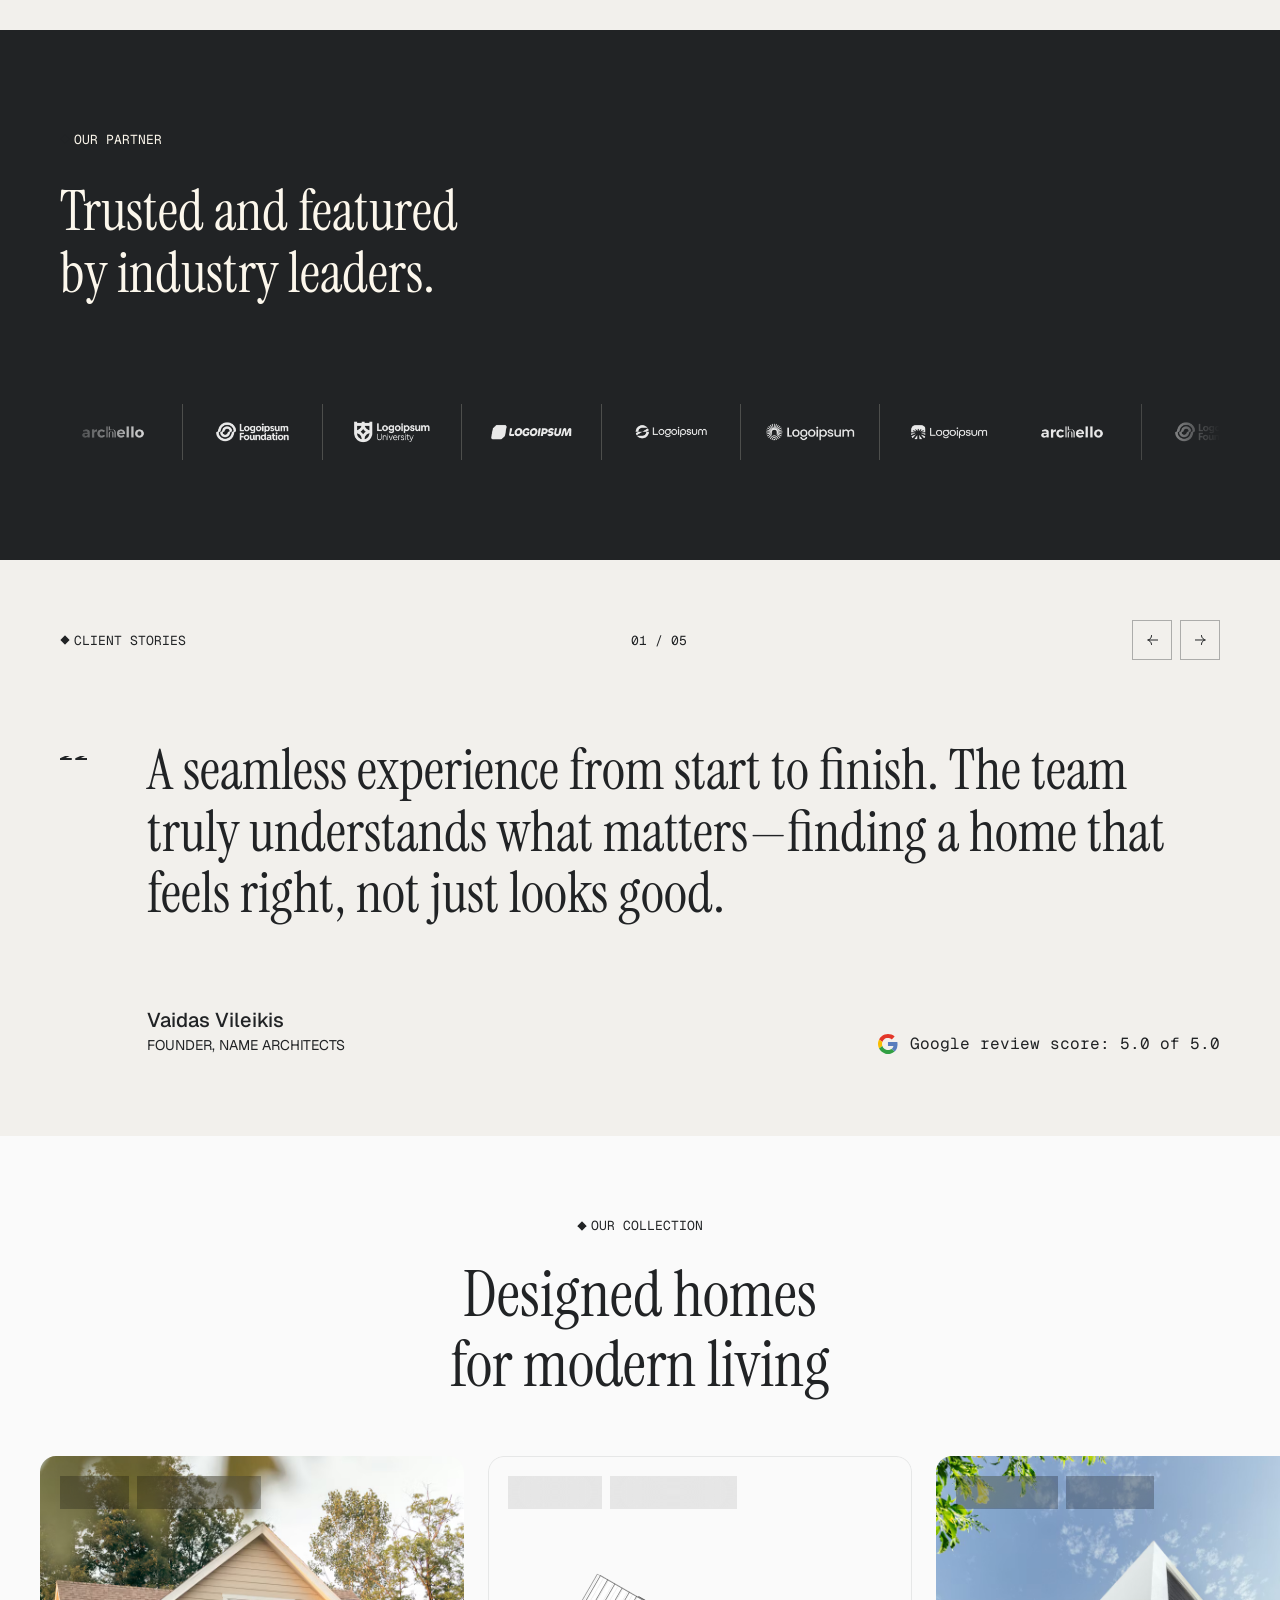
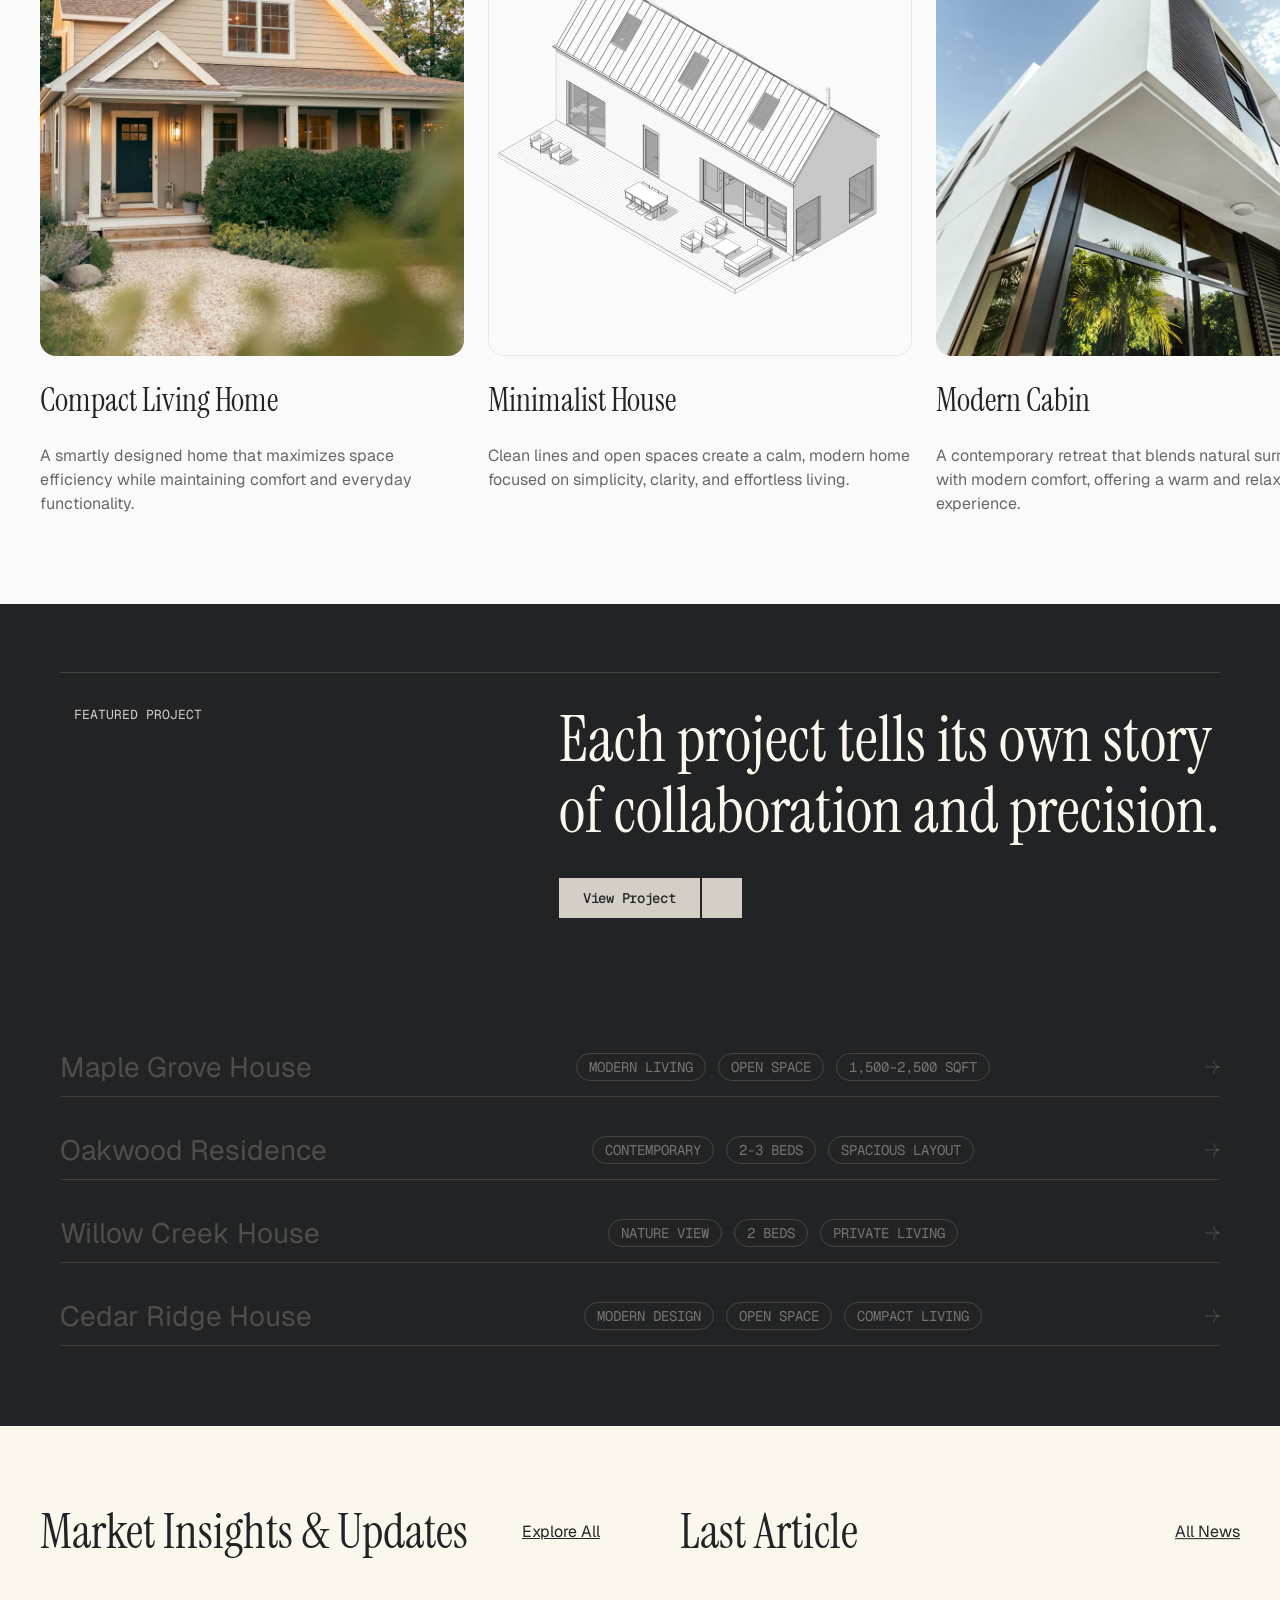
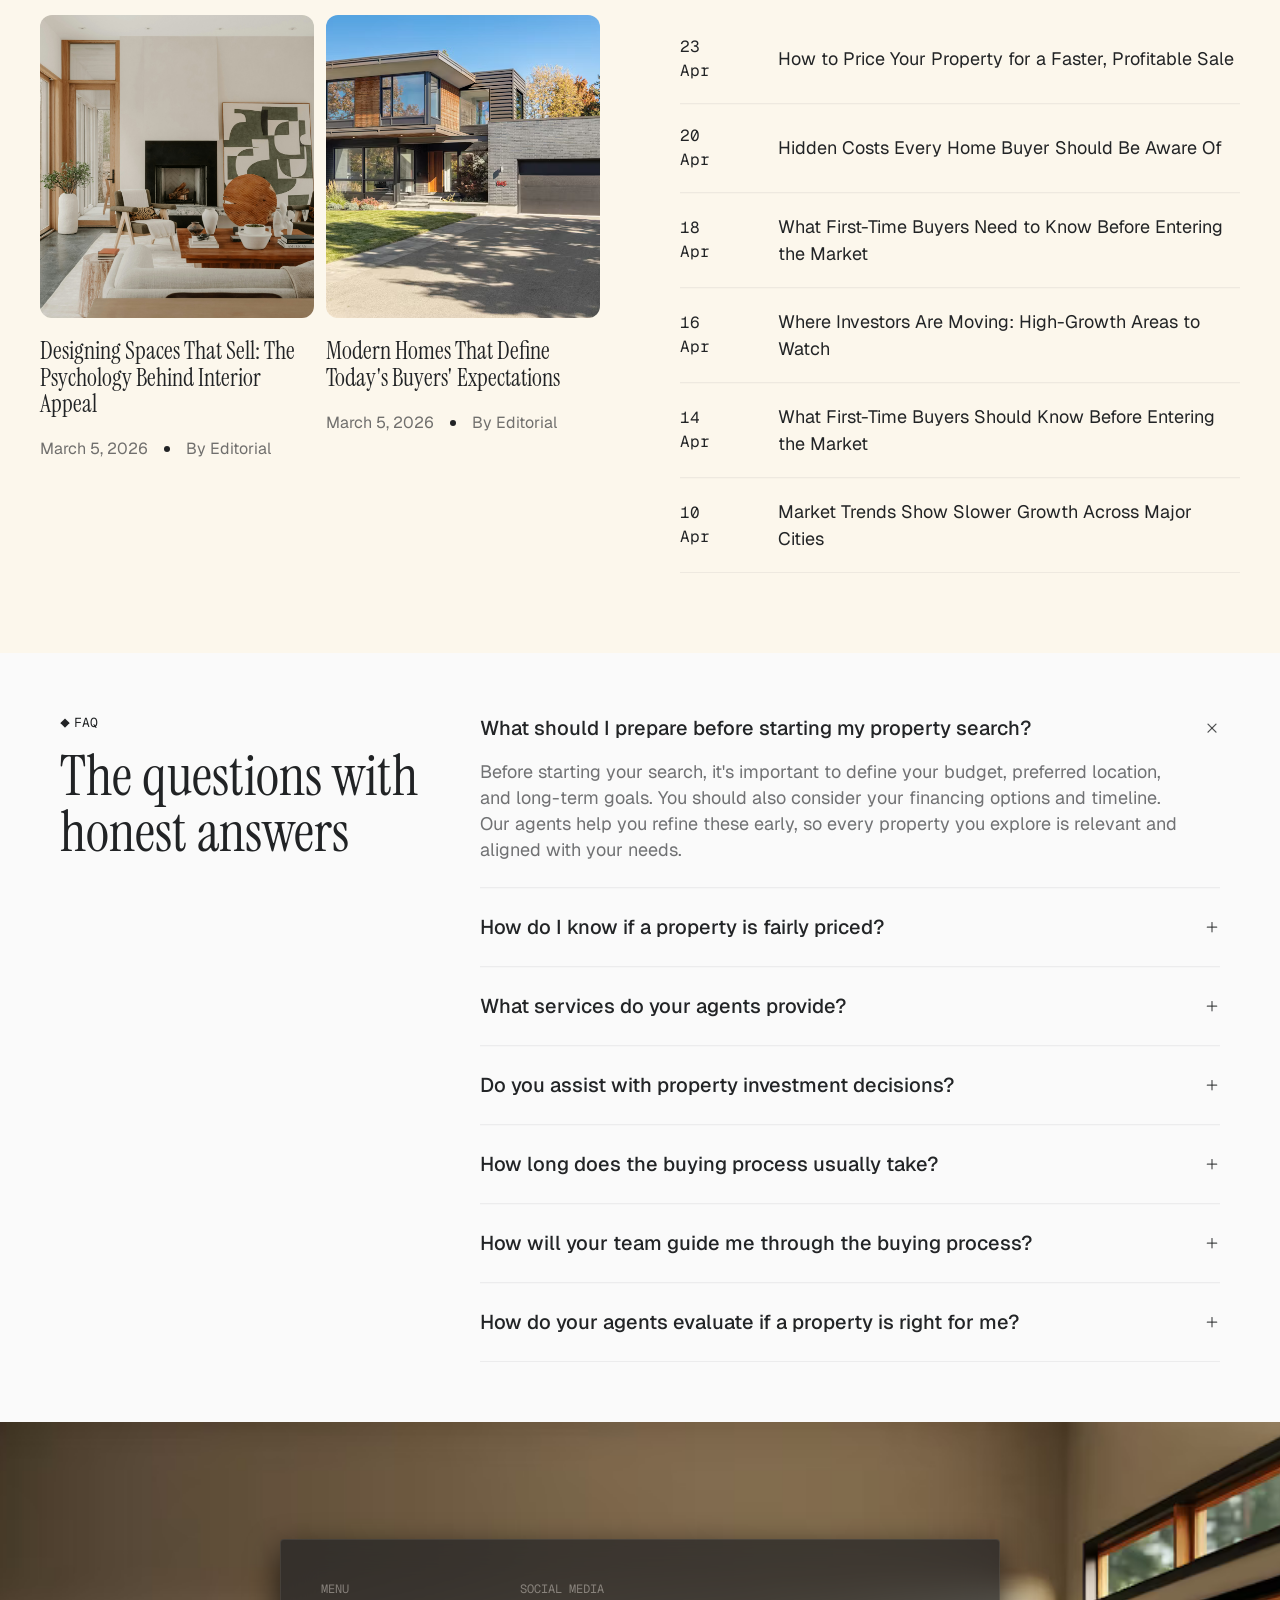
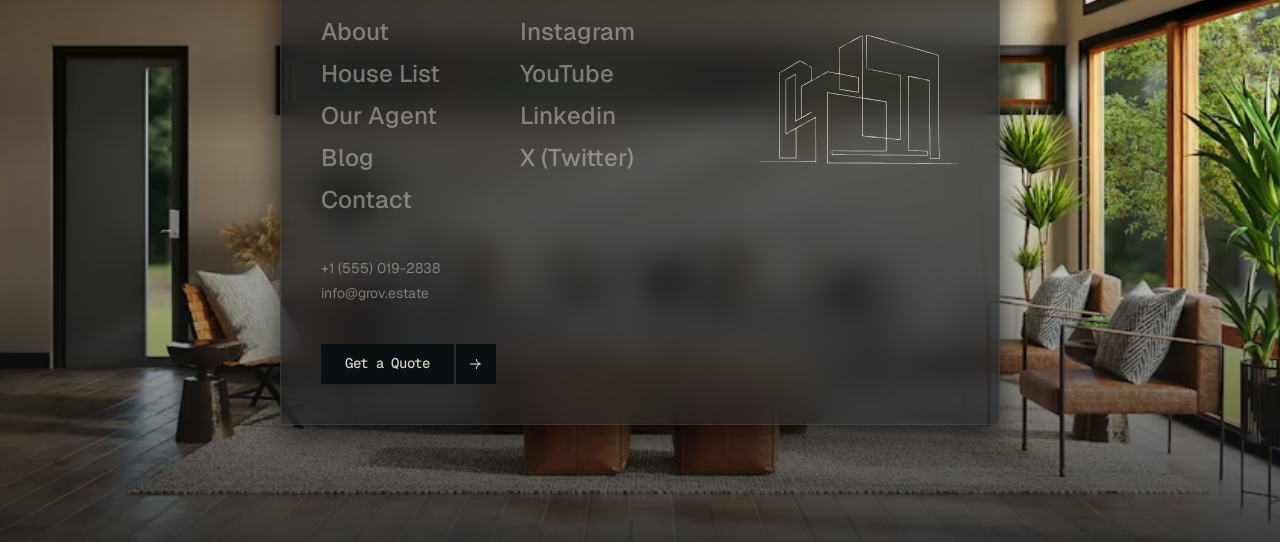
==== commit 4b429a2e: "Add buyer customization comments and fix content bugs found in review Reviewed every HTML/CSS/JS fil" ====
--- a/index.html
+++ b/index.html
@@ -1,8 +1,10 @@
 <!DOCTYPE html>
 <html lang="en">
 <head>
+<!-- TEMPLATE NOTE: this page contains demo/placeholder content. Search this file for "CUSTOMIZE" to find every spot to update before launch. -->
 <meta charset="UTF-8" />
 <meta name="viewport" content="width=device-width, initial-scale=1.0" />
+<!-- CUSTOMIZE: update the page title and meta description below for your brand and SEO -->
 <title>Grov — Modern Homes, Thoughtfully Designed</title>
 <meta name="description" content="Located in carefully selected neighborhoods, each property is designed to balance comfort, functionality, and long-term value." />
 <link rel="preconnect" href="https://fonts.googleapis.com" />
@@ -20,11 +22,13 @@
 <link rel="stylesheet" href="assets/css/module-css/market-insights.css?v=3" />
 <link rel="stylesheet" href="assets/css/module-css/faq.css?v=3" />
 <link rel="stylesheet" href="assets/css/responsive.css?v=4" />
+<!-- CUSTOMIZE: no favicon is set for this site — add e.g. <link rel="icon" href="assets/images/favicon.ico" /> here -->
 </head>
 <body>
 
 <header class="site-header" data-nav-open="false">
   <nav class="nav container" aria-label="Primary">
+    <!-- CUSTOMIZE: replace brand name "Grov" and the logo image (assets/images/icons/logo-mark.svg) with your own -->
     <a href="#" class="nav__logo" aria-label="Grov home">
       <img src="assets/images/icons/logo-mark.svg" alt="" class="nav__logo-mark" />
       <span class="nav__logo-text">Grov</span>
@@ -62,7 +66,8 @@
       <img src="assets/images/hero/hero-bg.png" alt="Modern cabin house with solar-panel roof, framed by pine forest and mountains" class="hero__bg" />
       <div class="hero__overlay"></div>
 
-      <h1 class="hero__title">Exceptional glazing for those<br />who build with vision.</h1>
+      <!-- CUSTOMIZE: hero headline, image, and caption below are demo copy (note: this was fixed from "Exceptional glazing..." - a leftover phrase from a different template niche that didn't fit real estate) -->
+      <h1 class="hero__title">Exceptional homes for those<br />who build with vision.</h1>
 
       <div class="hero__cta">
         <a href="house-list.html" class="btn btn--light">
@@ -97,6 +102,7 @@
   </section>
 
   <!-- Best Collection -->
+  <!-- CUSTOMIZE: the 3 property cards below (Cedar Lane House, Oakwood Residence, Maple Grove House) are demo listings with identical placeholder specs (3 Beds / 2 Baths / 1,829 sqft) - replace each with your real inventory -->
   <section class="best-collection">
     <div class="best-collection__title">
       <span class="eyebrow">
@@ -178,6 +184,7 @@
       </span>
       <h2 class="partners__heading">Trusted and featured<br />by industry leaders.</h2>
     </div>
+    <!-- CUSTOMIZE: these are "Logoipsum" placeholder logos (from a dummy-logo generator) — replace both logo tracks below with your real partner/client logos, or remove this section -->
     <div class="partners__marquee">
       <ul class="partners__list partners__list--track">
         <li><img src="assets/images/partners/partner-logo-1.png" alt="Logoipsum Foundation" class="partners__logo" /></li>
@@ -213,6 +220,7 @@
   </section>
 
   <!-- Testimonials -->
+  <!-- CUSTOMIZE (required before launch): all 5 testimonials in this section (names, companies, quotes, and the "Google review score" ratings) are fictional demo content. Displaying fabricated review scores is a false-advertising risk - replace with real client testimonials/ratings you can verify, or remove the rating line if you don't have real Google reviews yet. -->
   <section class="testimonials" aria-label="Client testimonials" data-reveal>
     <div class="testimonials__top">
       <span class="eyebrow">
@@ -332,6 +340,7 @@
 
   <!-- Our Collection -->
   <section class="collection" data-reveal>
+  <!-- CUSTOMIZE: the 4 collection cards below are demo listings - replace with your real properties, or remove this section if not needed -->
     <div class="collection__label">
       <span class="eyebrow">
         <img src="assets/images/icons/icon-bullet.svg" alt="" class="eyebrow__icon" />
@@ -385,7 +394,7 @@
             <span class="pill pill--dark">Private Living</span>
           </div>
         </div>
-        <h3 class="collection-card__title">Modern Cabin</h3>
+        <h3 class="collection-card__title">Modern Retreat</h3>
         <p class="collection-card__desc">Designed as a peaceful escape, this home balances privacy, comfort, and modern aesthetics in every detail.</p>
       </a>
     </div>
@@ -394,6 +403,7 @@
   <!-- Featured Project -->
   <section class="featured" data-reveal>
     <div class="featured__top">
+  <!-- CUSTOMIZE: the featured listing images/tags below are demo data - replace with your real showcase properties -->
       <div class="featured__heading-block">
         <span class="eyebrow">
           <img src="assets/images/icons/icon-bullet.svg" alt="" class="eyebrow__icon" />
@@ -429,7 +439,7 @@
         <img src="assets/images/icons/icon-arrow-row.svg" alt="" class="featured__item-arrow" />
       </a>
       <a href="house-detail.html" class="featured__item" data-preview="assets/images/collections/featured-floating.png">
-        <p class="featured__item-title">Oakwood Residence</p>
+        <p class="featured__item-title">Willow Creek House</p>
         <div class="featured__item-tags">
           <span class="tag-pill">Nature View</span>
           <span class="tag-pill">2 Beds</span>
@@ -450,6 +460,7 @@
   </section>
 
   <!-- Market Insights -->
+  <!-- CUSTOMIZE: all article titles/dates below are demo blog content, and every link points to the same single blog-detail.html demo page - replace with your real posts once you have more than one article page -->
   <section class="insights" aria-label="Market insights and articles" data-reveal>
     <div class="insights__col">
       <div class="insights__col-header">
@@ -526,6 +537,7 @@
       <h2 class="faq__heading">The questions with<br />honest answers</h2>
     </div>
 
+    <!-- CUSTOMIZE: review these FAQ answers and update any specifics (fees, timelines, process) to match your actual business -->
     <div class="faq__list">
       <div class="faq-item" data-open="true">
         <button type="button" class="faq-item__question" aria-expanded="true">
@@ -635,10 +647,12 @@
           <a href="house-list.html" class="footer-card__link">House List</a>
           <a href="our-agent.html" class="footer-card__link">Our Agent</a>
           <a href="blog.html" class="footer-card__link">Blog</a>
+          <!-- CUSTOMIZE: replace mailto:hello@grov.com everywhere on this site with your real contact email -->
           <a href="mailto:hello@grov.com" class="footer-card__link">Contact</a>
         </nav>
       </div>
       <div>
+        <!-- CUSTOMIZE: these social links are placeholder bare-domain URLs (instagram.com/, youtube.com/, etc.) — replace with your real profile URLs -->
         <p class="footer-card__col-label">SOCIAL MEDIA</p>
         <nav class="footer-card__menu" aria-label="Social media">
           <a href="https://instagram.com/" class="footer-card__link" target="_blank" rel="noopener">Instagram</a>
@@ -652,9 +666,10 @@
       </div>
     </div>
 
+    <!-- CUSTOMIZE: replace with your real phone number and a real contact email (currently placeholder demo values) -->
     <div class="footer-card__contact">
       <div class="footer-card__contact-group">
-        <a href="tel:+12920029292019">+1 292 002 929 2019</a>
+        <a href="tel:+15550192838">+1 (555) 019-2838</a>
         <a href="mailto:info@grov.estate">info@grov.estate</a>
       </div>
     </div>
--- a/assets/css/variables.css
+++ b/assets/css/variables.css
@@ -1,3 +1,4 @@
+/* CUSTOMIZE: this file is the site's single theming source - swap the color tokens, fonts, and spacing scale below to rebrand the entire template from one place */
 :root {
   /* ---- Color tokens ---- */
   --color-cream: #fcf7ec;
